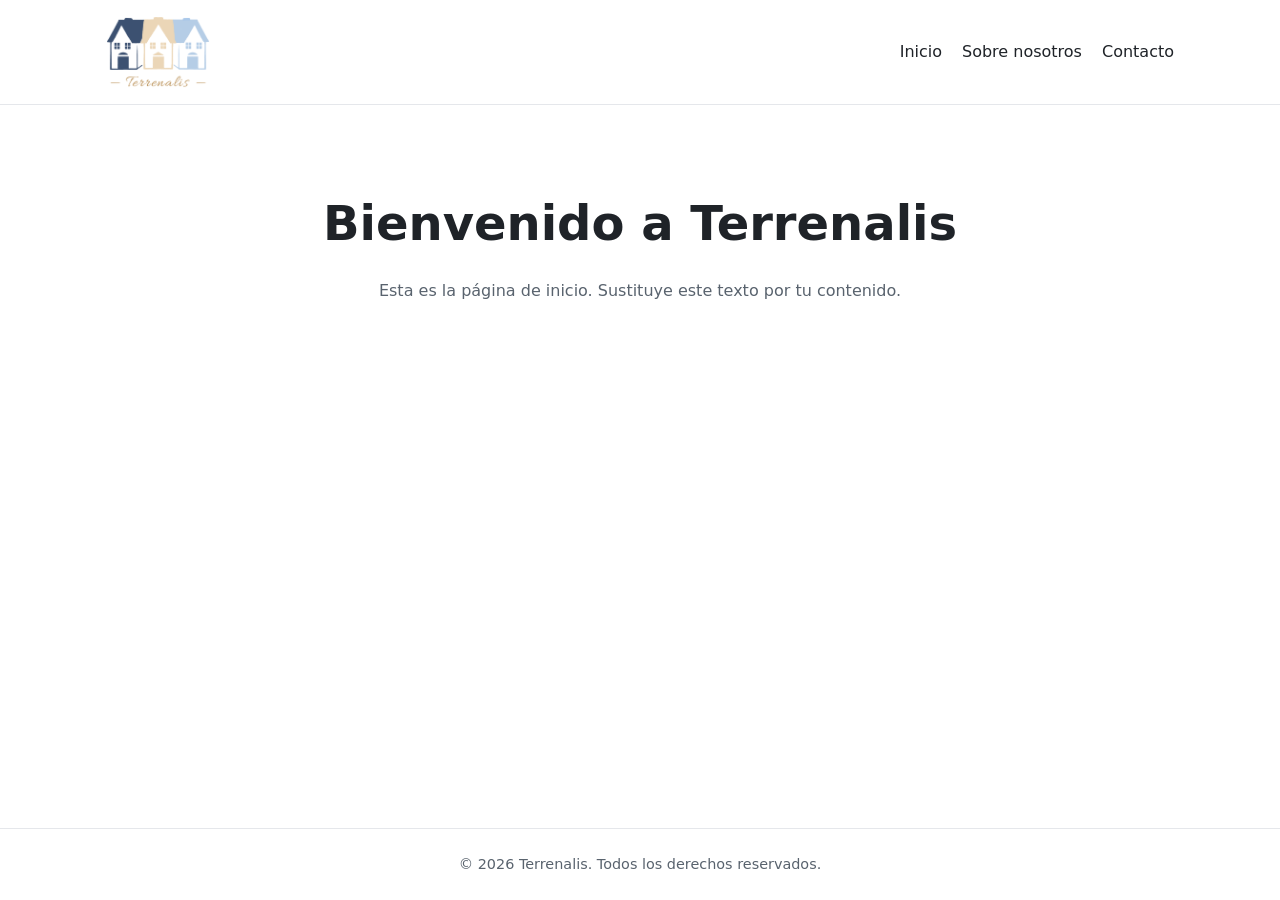
==== index.html @ 0a00332a "Añade el logo en la cabecera Co-Authored-By: Claude Opus 5.5 <noreply@anthropic.com>" ====
<!DOCTYPE html>
<html lang="es">
<head>
  <meta charset="UTF-8">
  <meta name="viewport" content="width=device-width, initial-scale=1.0">
  <meta name="description" content="Terrenalis">
  <title>Terrenalis</title>
  <link rel="icon" href="assets/img/favicon.svg" type="image/svg+xml">
  <link rel="stylesheet" href="css/styles.css">
</head>
<body>
  <header class="site-header">
    <div class="container">
      <a href="index.html" class="logo"><img src="assets/img/logo.png" alt="Terrenalis" width="435" height="300"></a>
      <nav class="site-nav">
        <ul>
          <li><a href="index.html">Inicio</a></li>
          <li><a href="pages/about.html">Sobre nosotros</a></li>
          <li><a href="pages/contact.html">Contacto</a></li>
        </ul>
      </nav>
    </div>
  </header>

  <main>
    <section class="hero">
      <div class="container">
        <h1>Bienvenido a Terrenalis</h1>
        <p>Esta es la página de inicio. Sustituye este texto por tu contenido.</p>
      </div>
    </section>
  </main>

  <footer class="site-footer">
    <div class="container">
      <p>&copy; <span id="year"></span> Terrenalis. Todos los derechos reservados.</p>
    </div>
  </footer>

  <script src="js/main.js"></script>
</body>
</html>
---- css/styles.css ----
/* ==========================================================================
   Variables
   ========================================================================== */
:root {
  --color-bg: #ffffff;
  --color-text: #1f2328;
  --color-muted: #59636e;
  --color-primary: #2f6f4e;
  --color-border: #e5e7eb;
  --font-base: system-ui, -apple-system, "Segoe UI", Roboto, sans-serif;
  --max-width: 1100px;
  color-scheme: light;
}

/* ==========================================================================
   Reset básico
   ========================================================================== */
*, *::before, *::after { box-sizing: border-box; }
body, h1, h2, h3, p, ul { margin: 0; }
ul { padding: 0; list-style: none; }
img { max-width: 100%; display: block; }

body {
  font-family: var(--font-base);
  line-height: 1.6;
  color: var(--color-text);
  background: var(--color-bg);
  min-height: 100vh;
  display: flex;
  flex-direction: column;
}

main { flex: 1; }
a { color: var(--color-primary); text-decoration: none; }
a:hover { text-decoration: underline; }

/* ==========================================================================
   Layout
   ========================================================================== */
.container {
  width: 100%;
  max-width: var(--max-width);
  margin: 0 auto;
  padding: 0 16px;
}

.site-header {
  border-bottom: 1px solid var(--color-border);
  padding: 16px 0;
}
.site-header .container {
  display: flex;
  justify-content: space-between;
  align-items: center;
  flex-wrap: wrap;
  gap: 12px;
}
.logo { display: block; }
.logo img { height: 72px; width: auto; }
.site-nav ul { display: flex; gap: 20px; }
.site-nav a { color: var(--color-text); }

.hero { padding: 80px 0; text-align: center; }
.hero h1 { font-size: clamp(2rem, 5vw, 3rem); margin-bottom: 16px; }
.hero p { color: var(--color-muted); }

.page { padding: 48px 16px; }
.page h1 { margin-bottom: 16px; }

.site-footer {
  border-top: 1px solid var(--color-border);
  padding: 24px 0;
  color: var(--color-muted);
  font-size: 0.9rem;
  text-align: center;
}
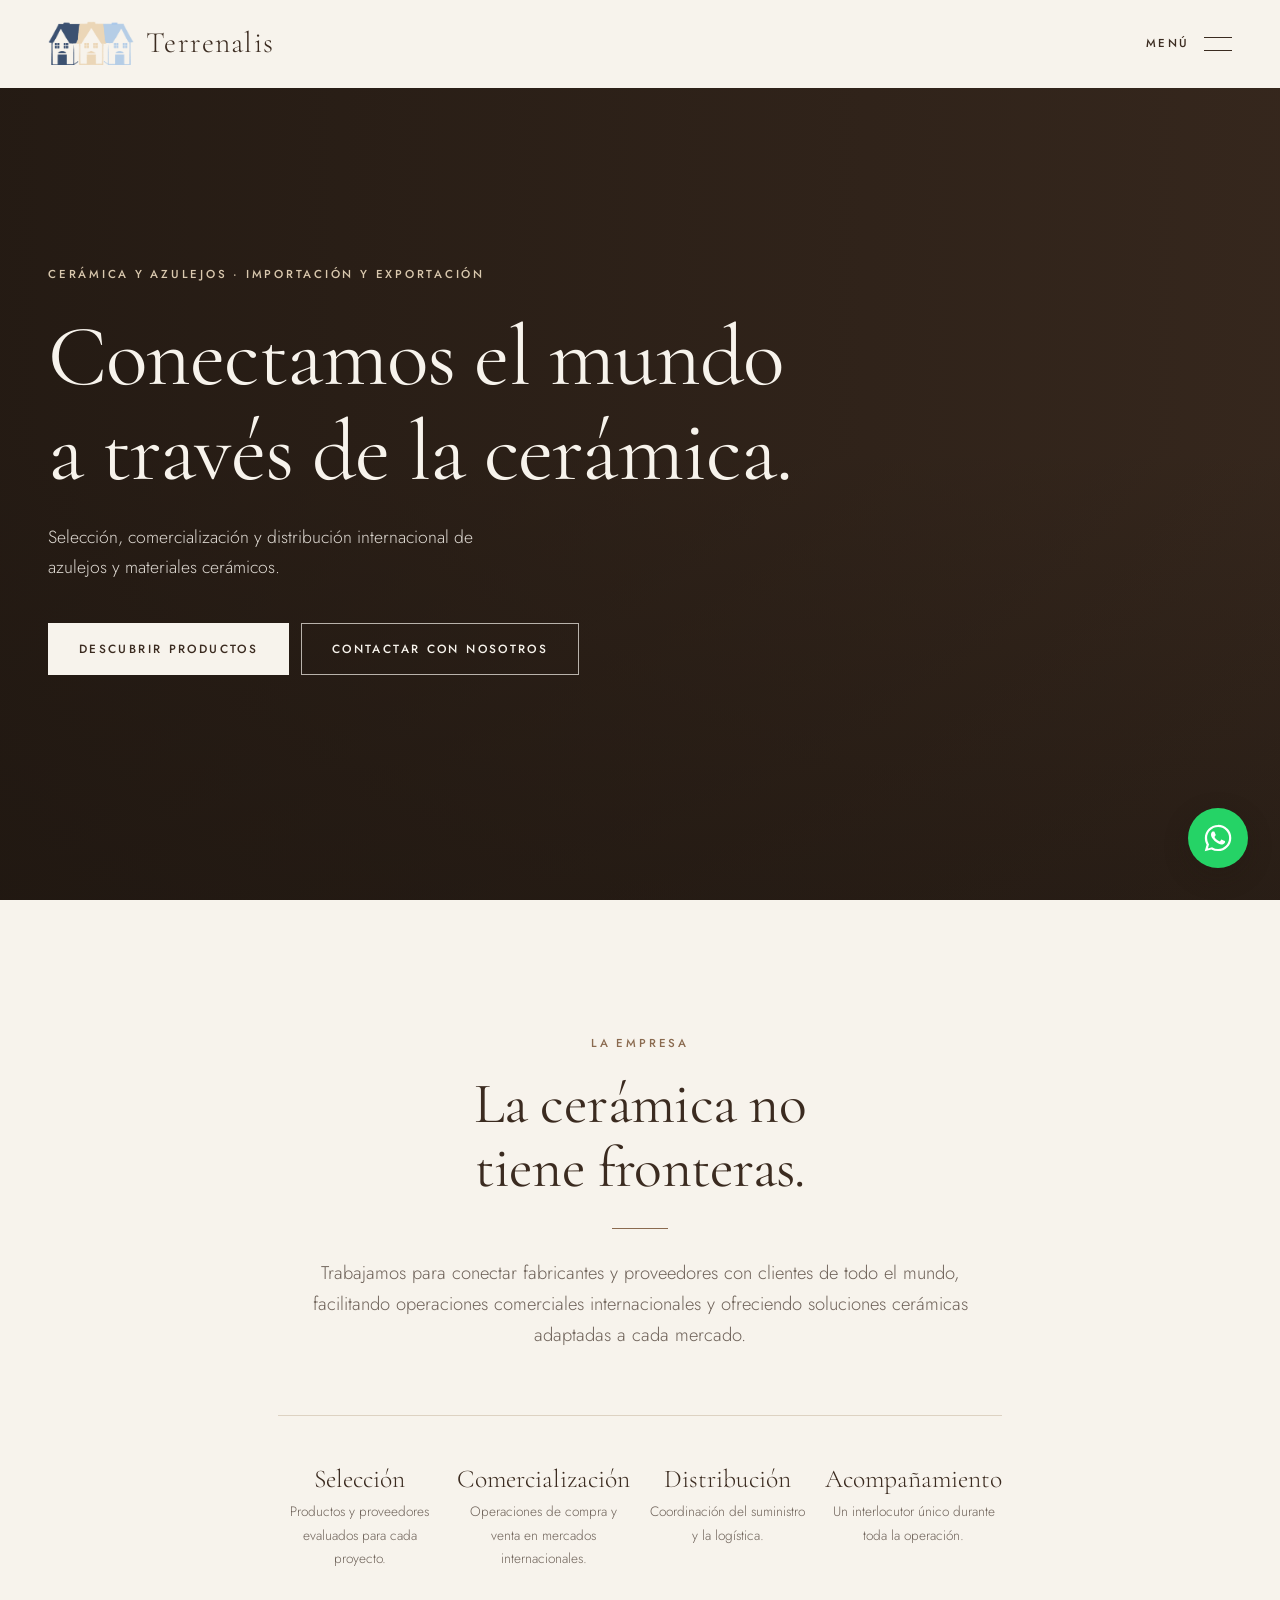
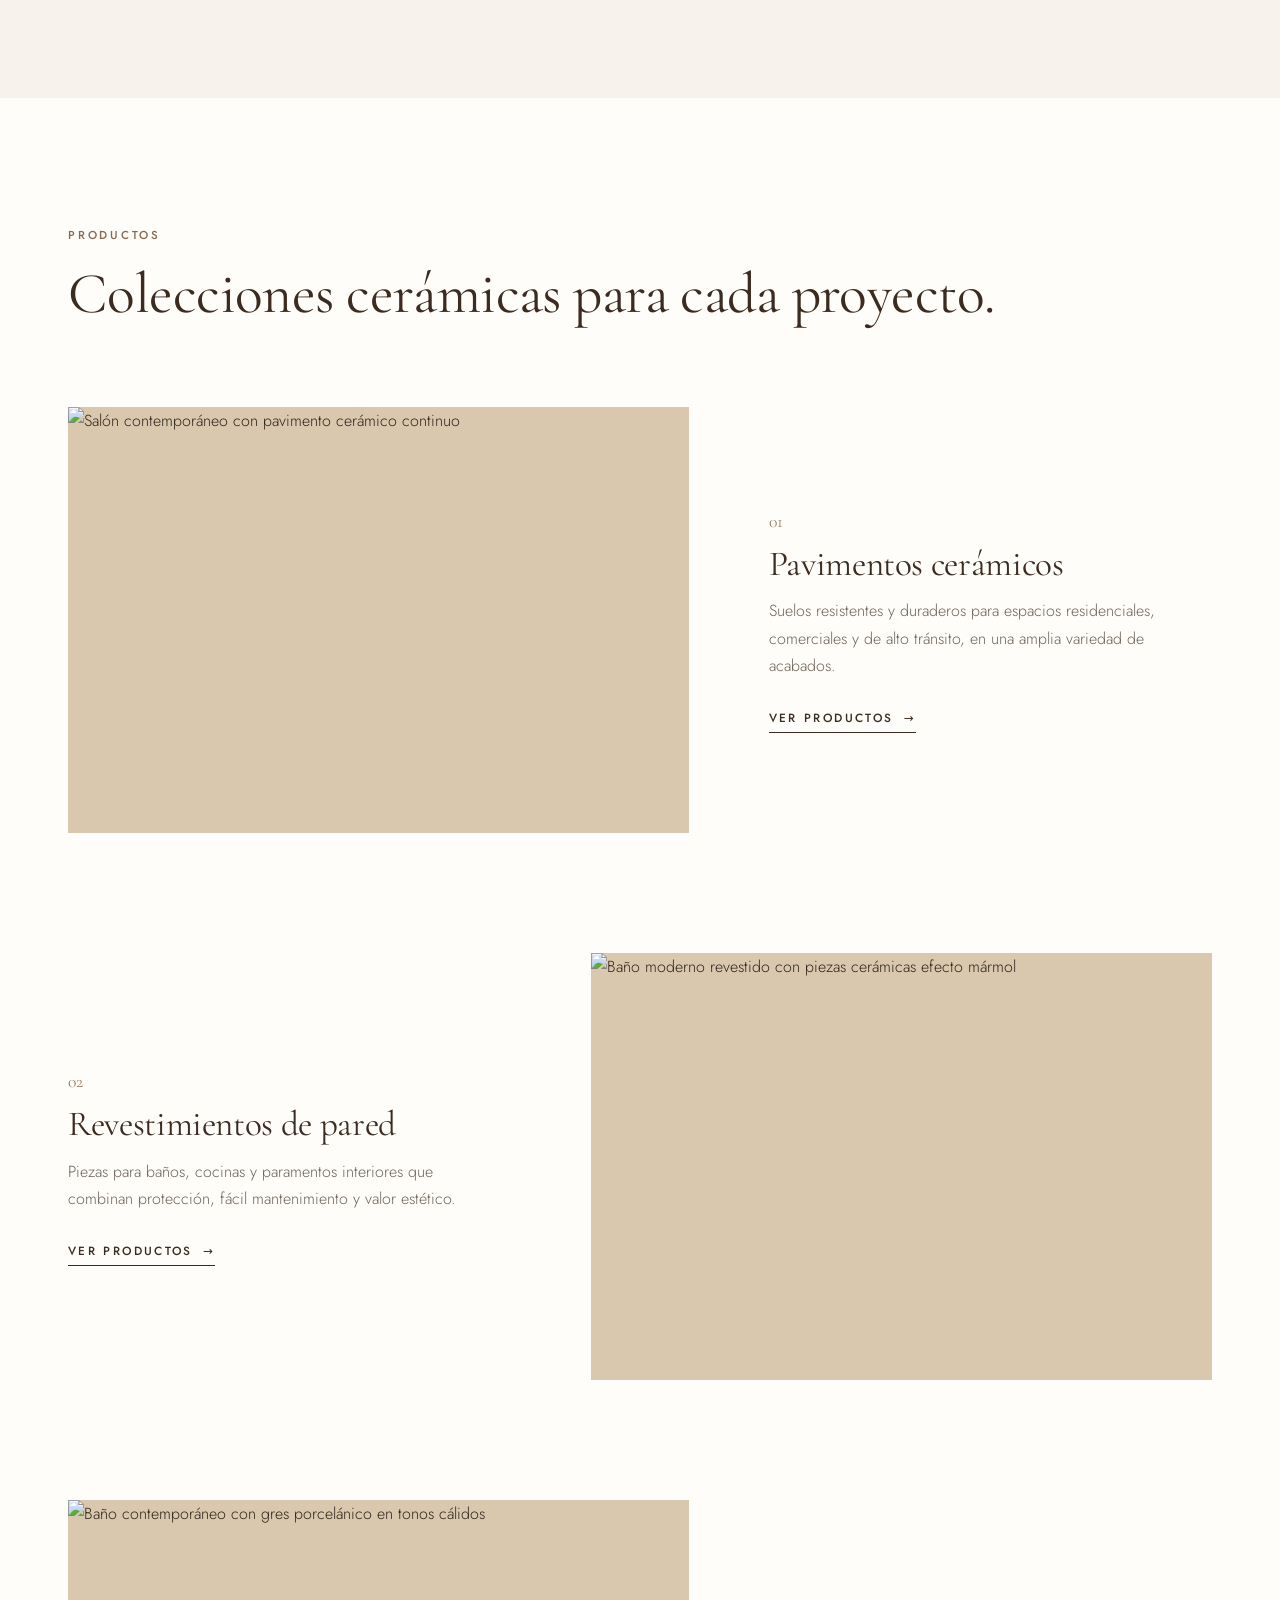
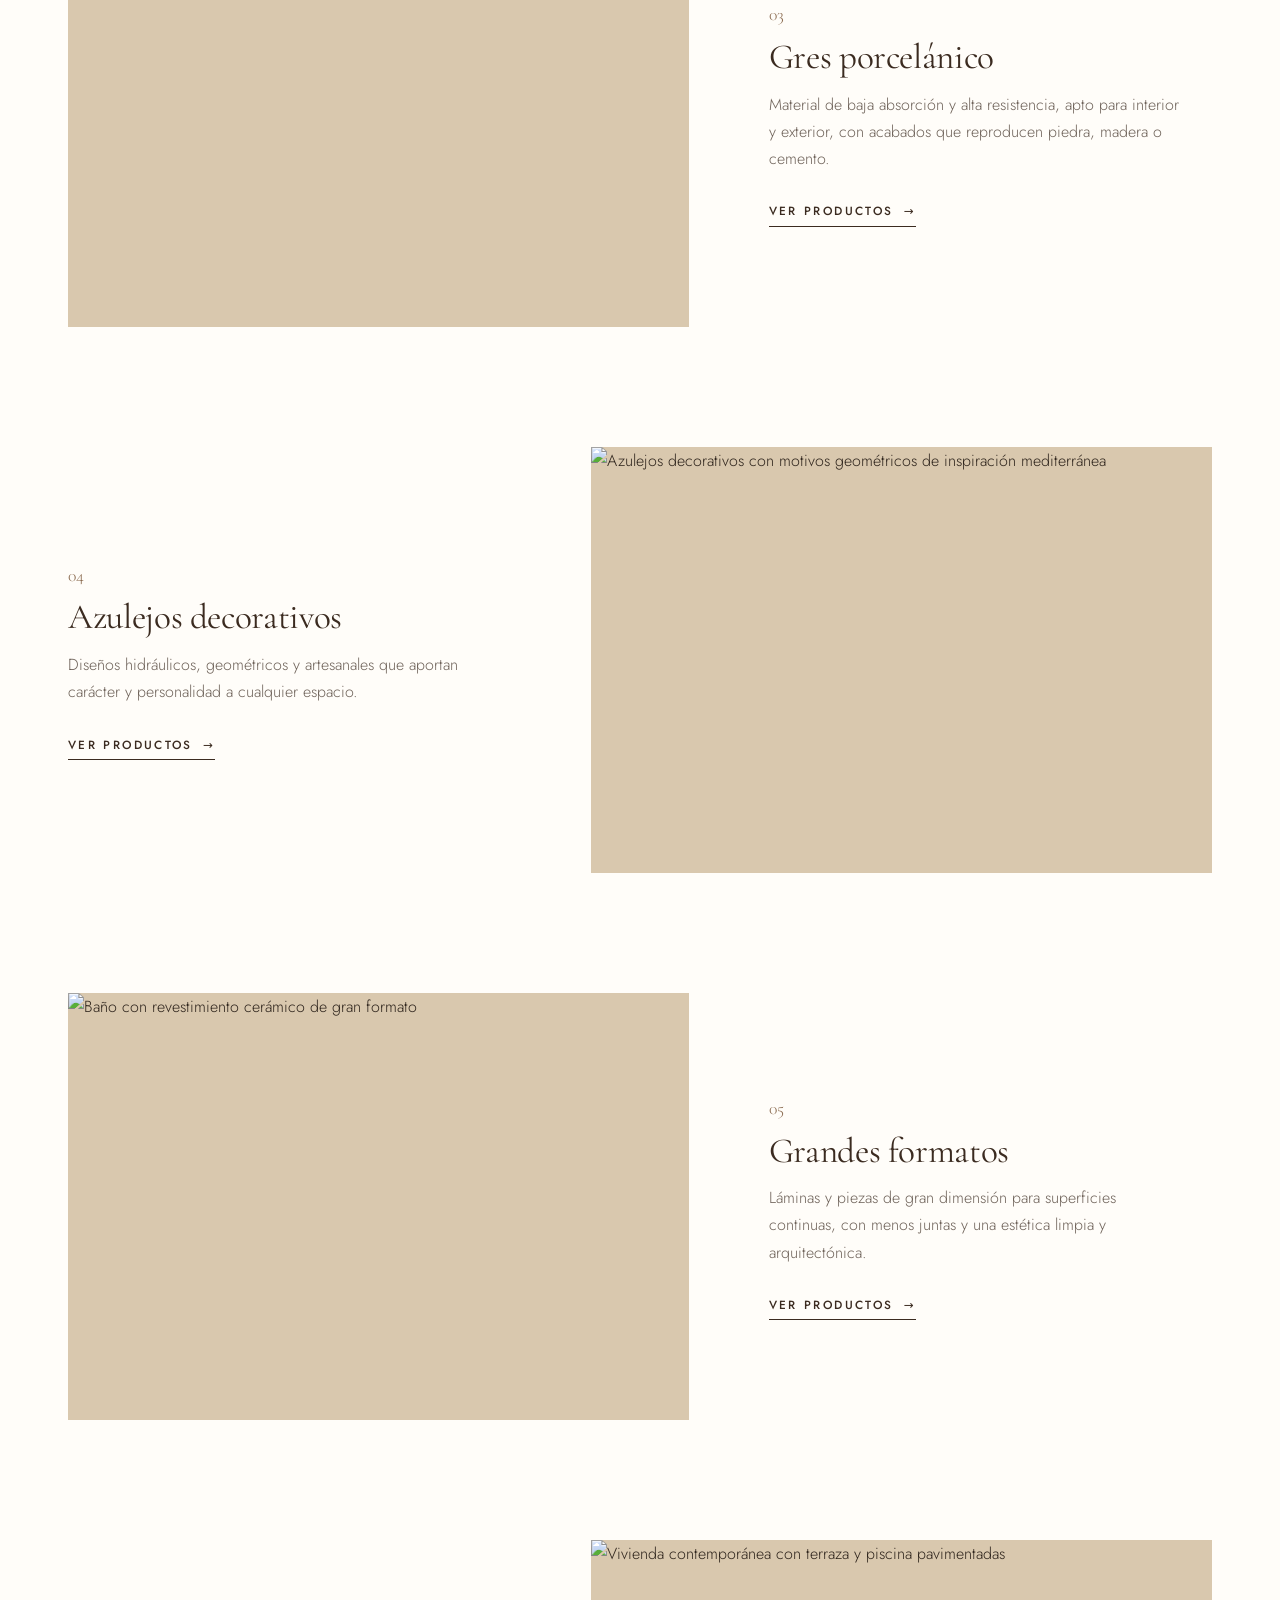
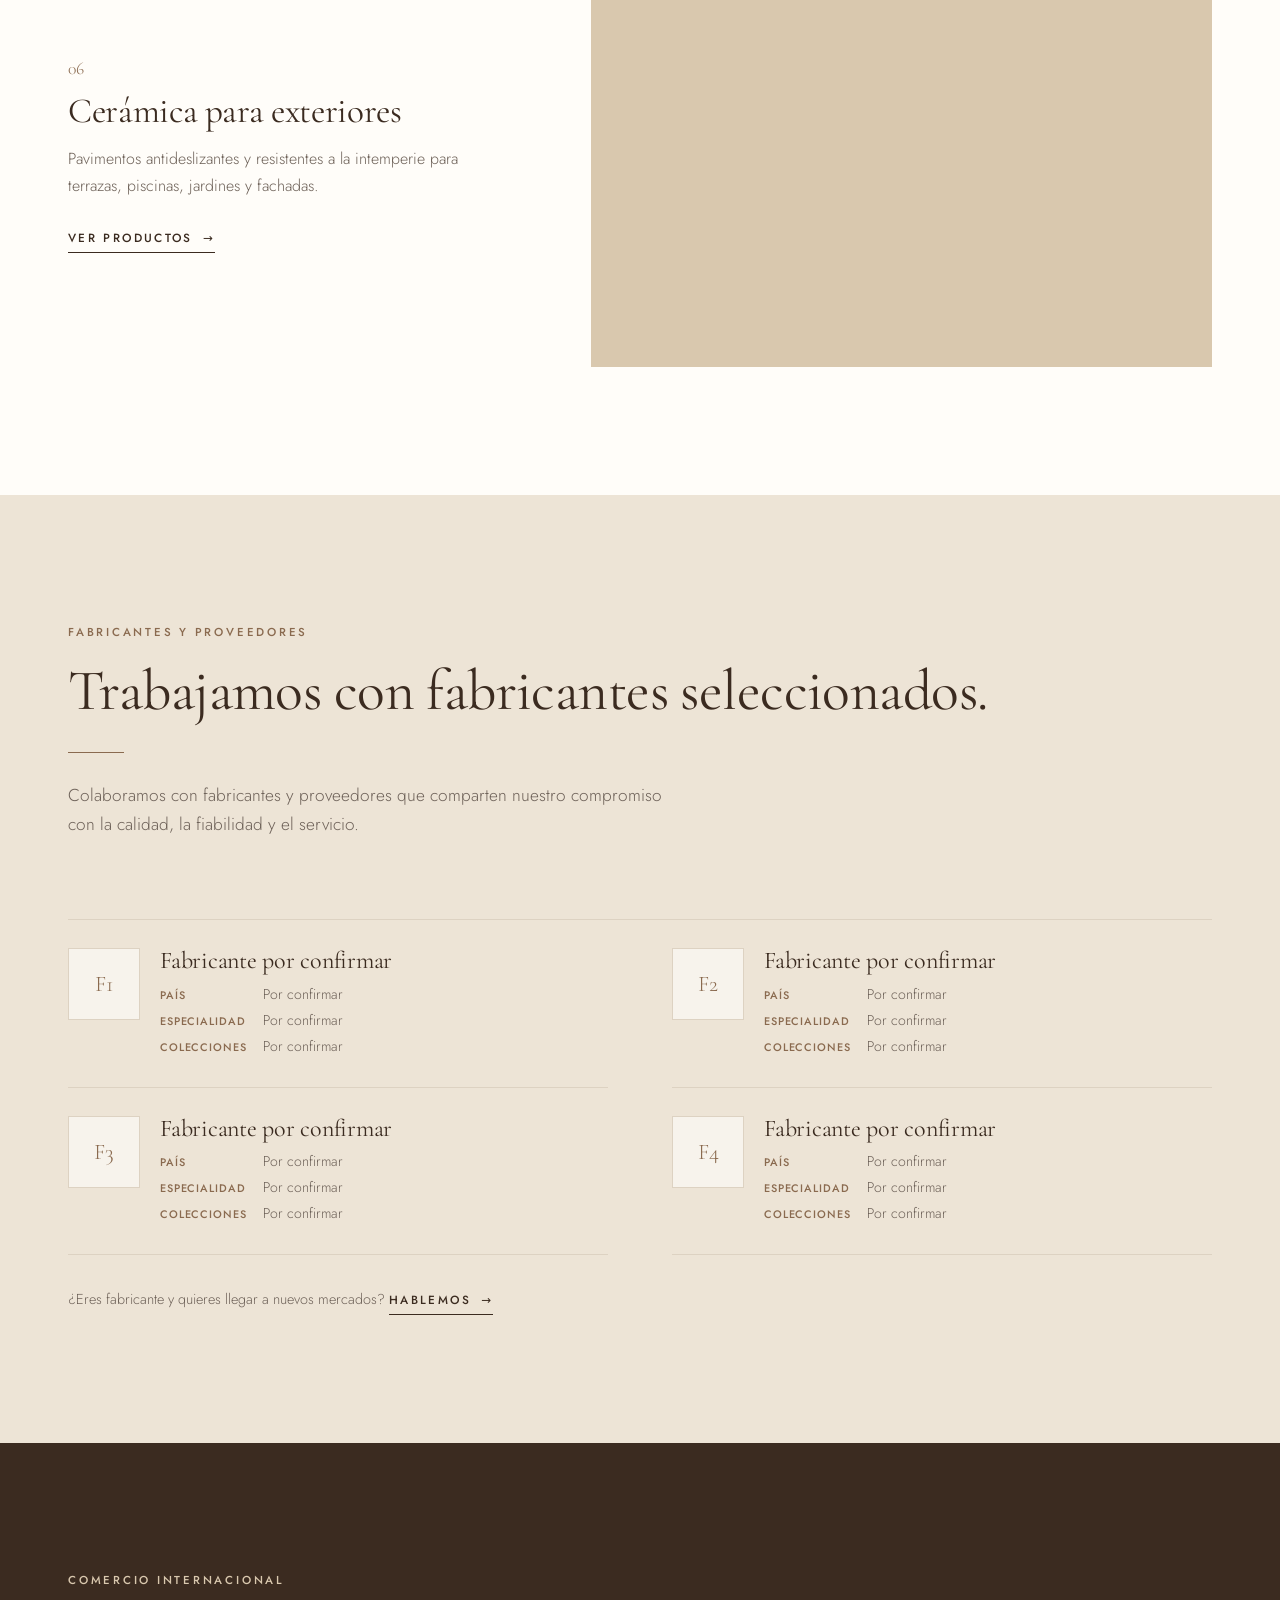
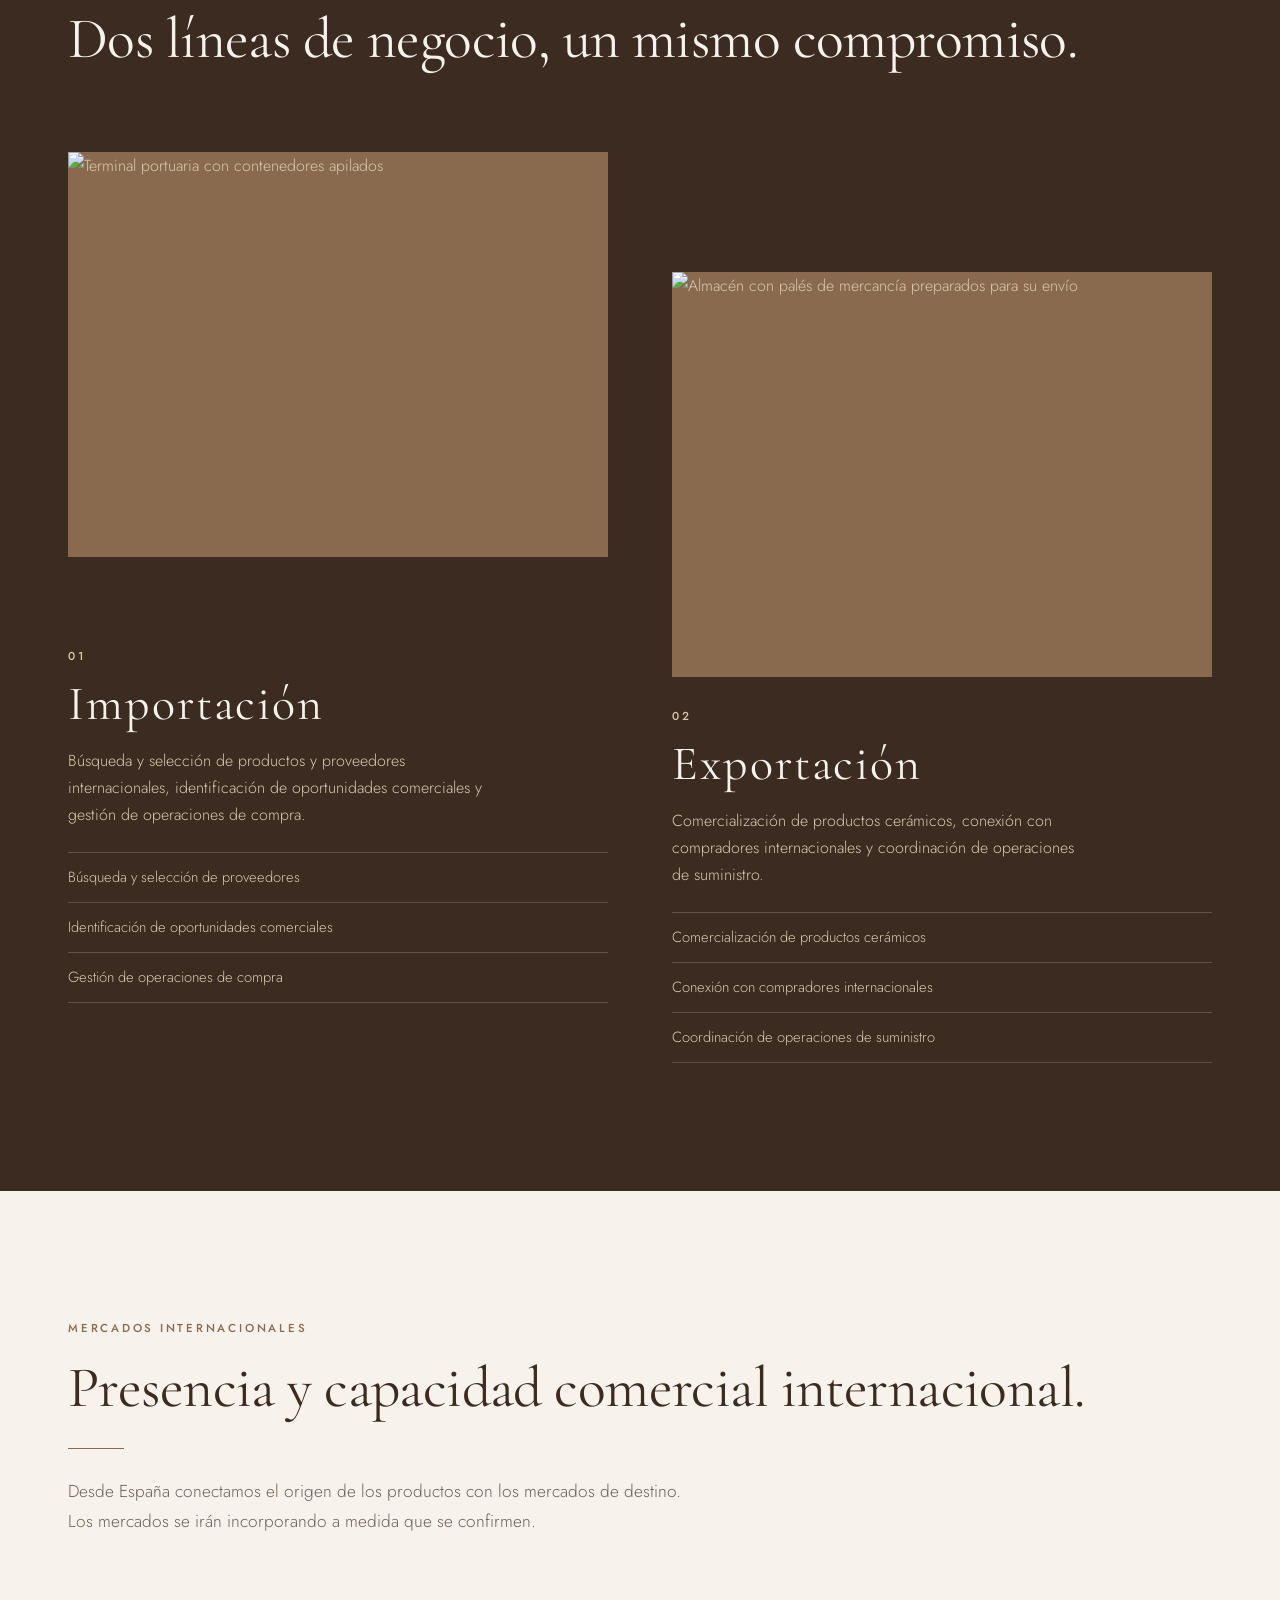
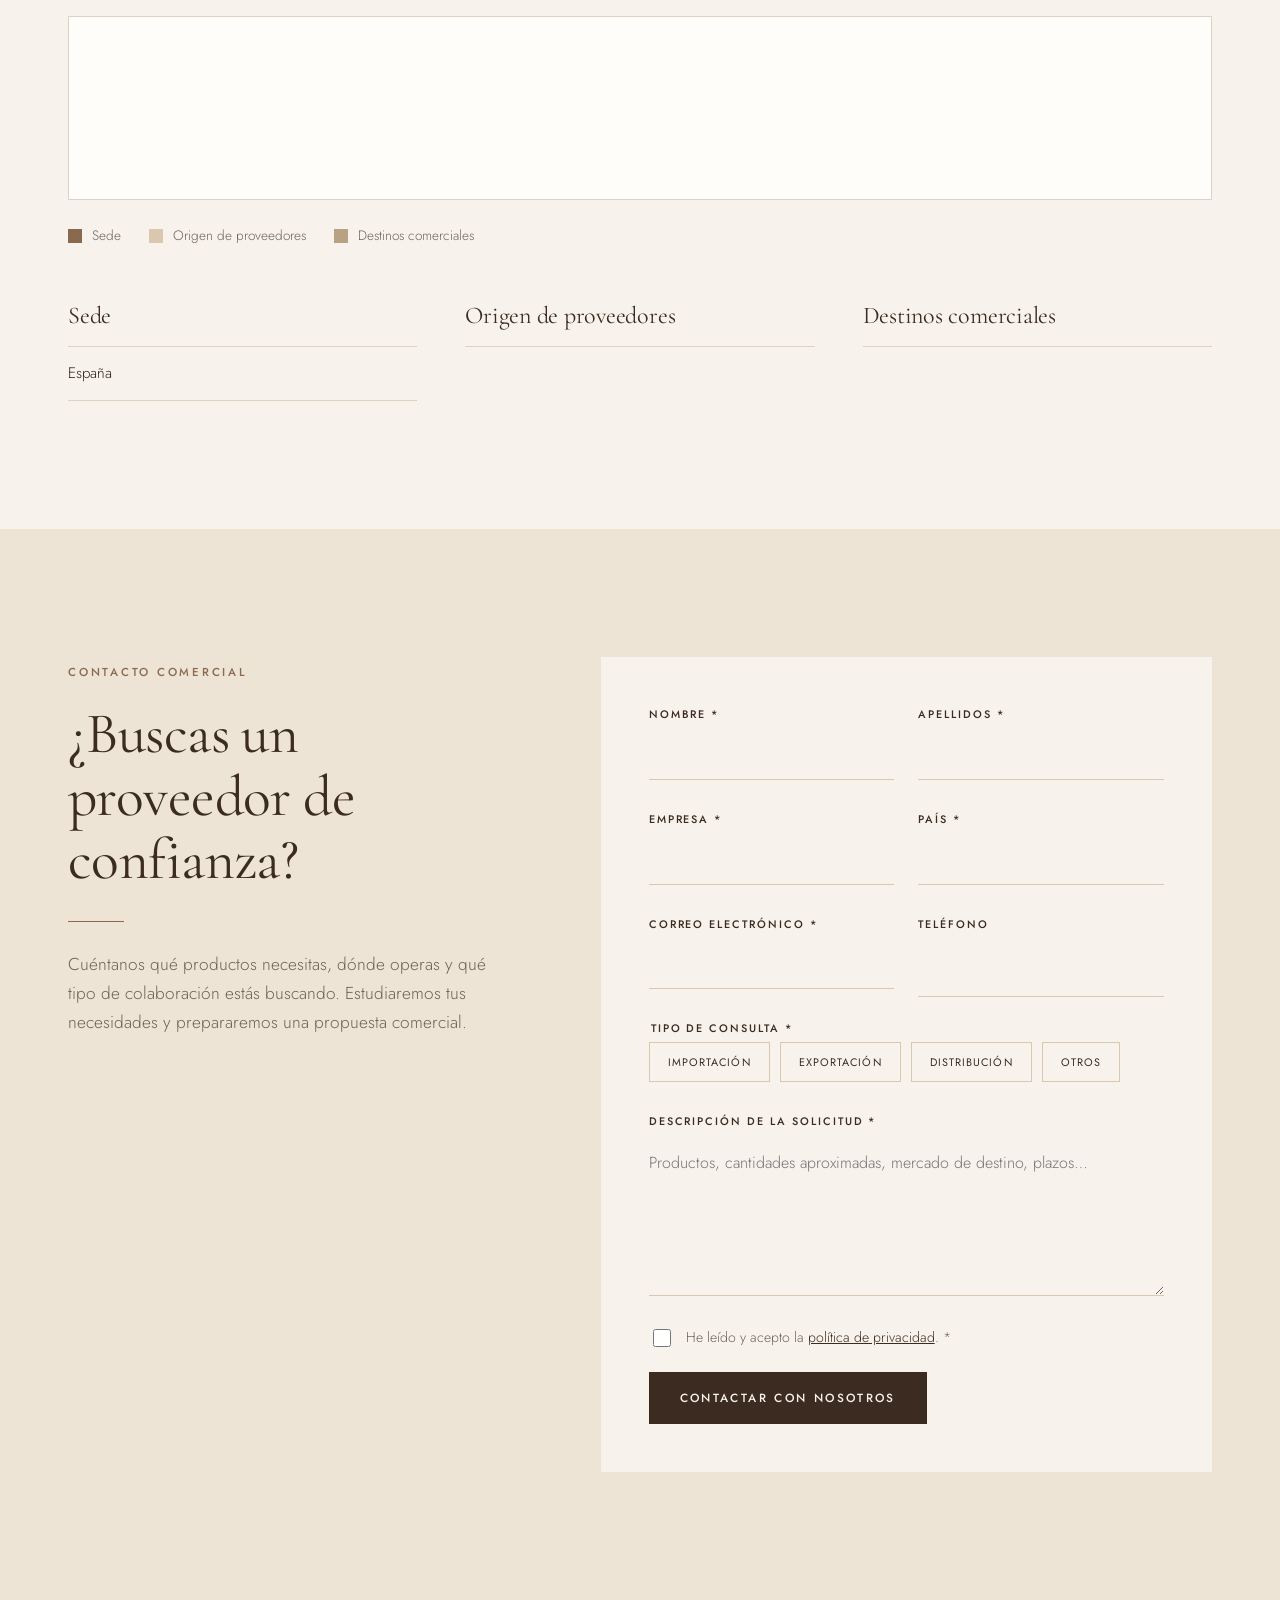
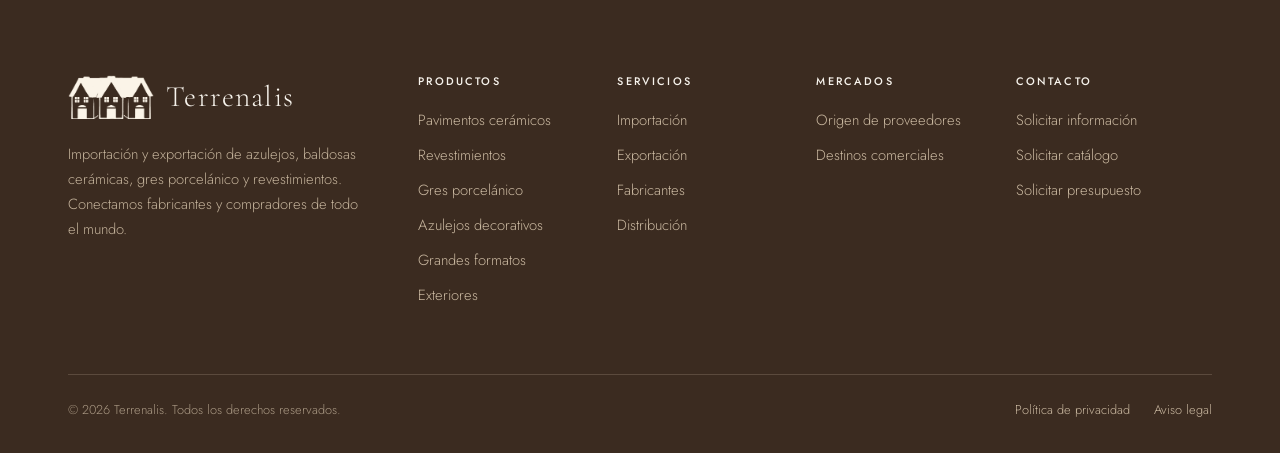
==== commit 5940e1a3: "Web corporativa de importación y exportación de cerámica Portada con hero, presentación, categorías," ====
--- a/index.html
+++ b/index.html
@@ -3,40 +3,429 @@
 <head>
   <meta charset="UTF-8">
   <meta name="viewport" content="width=device-width, initial-scale=1.0">
-  <meta name="description" content="Terrenalis">
-  <title>Terrenalis</title>
-  <link rel="icon" href="assets/img/favicon.svg" type="image/svg+xml">
+  <title>Terrenalis · Importación y exportación de cerámica y azulejos</title>
+  <meta name="description" content="Terrenalis conecta fabricantes, proveedores y compradores internacionales de azulejos, baldosas cerámicas, gres porcelánico y revestimientos.">
+  <link rel="icon" href="assets/img/favicon.ico" sizes="any">
+  <link rel="icon" href="assets/img/favicon-32.png" type="image/png">
+  <link rel="apple-touch-icon" href="assets/img/apple-touch-icon.png">
+  <link rel="preconnect" href="https://fonts.googleapis.com">
+  <link rel="preconnect" href="https://fonts.gstatic.com" crossorigin>
+  <link href="https://fonts.googleapis.com/css2?family=Cormorant+Garamond:ital,wght@0,400;0,500;1,400&family=Jost:wght@300;400;500&display=swap" rel="stylesheet">
   <link rel="stylesheet" href="css/styles.css">
 </head>
 <body>
   <header class="site-header">
     <div class="container">
-      <a href="index.html" class="logo"><img src="assets/img/logo.png" alt="Terrenalis" width="435" height="300"></a>
-      <nav class="site-nav">
-        <ul>
-          <li><a href="index.html">Inicio</a></li>
-          <li><a href="pages/about.html">Sobre nosotros</a></li>
-          <li><a href="pages/contact.html">Contacto</a></li>
-        </ul>
-      </nav>
+      <a href="#inicio" class="brand" aria-label="Terrenalis, ir al inicio">
+        <img src="assets/img/logo-mark.png" alt="" width="435" height="222">
+        <span>Terrenalis</span>
+      </a>
+      <button class="menu-toggle" type="button" aria-expanded="false" aria-controls="site-nav">
+        <span class="label">Menú</span>
+        <span class="burger" aria-hidden="true"></span>
+      </button>
     </div>
   </header>
 
+  <nav id="site-nav" class="site-nav" aria-label="Principal">
+    <div class="container">
+      <ol>
+        <li><a href="#inicio">Inicio</a></li>
+        <li><a href="#productos">Productos</a></li>
+        <li><a href="#fabricantes">Fabricantes</a></li>
+        <li><a href="#comercio">Importación y exportación</a></li>
+        <li><a href="#empresa">Empresa</a></li>
+        <li><a href="#contacto">Contacto</a></li>
+      </ol>
+      <div class="nav-aside">
+        <span class="eyebrow">Cerámica · Comercio internacional</span>
+        <p>Selección, comercialización y distribución internacional de azulejos y materiales cerámicos para profesionales.</p>
+        <a href="#contacto" class="btn">Solicitar información</a>
+      </div>
+    </div>
+  </nav>
+
   <main>
-    <section class="hero">
+    <!-- Hero -->
+    <section id="inicio" class="hero" style="background-image: url('https://images.unsplash.com/photo-1682184805271-11671b7ecf4c?auto=format&fit=crop&w=2000&q=80');">
       <div class="container">
-        <h1>Bienvenido a Terrenalis</h1>
-        <p>Esta es la página de inicio. Sustituye este texto por tu contenido.</p>
+        <div class="hero-content">
+          <span class="eyebrow">Cerámica y azulejos · Importación y exportación</span>
+          <h1>Conectamos el mundo a través de la cerámica.</h1>
+          <p>Selección, comercialización y distribución internacional de azulejos y materiales cerámicos.</p>
+          <div class="hero-actions">
+            <a href="#productos" class="btn btn--light">Descubrir productos</a>
+            <a href="#contacto" class="btn btn--ghost-light">Contactar con nosotros</a>
+          </div>
+        </div>
+      </div>
+    </section>
+
+    <!-- Presentación corporativa -->
+    <section id="empresa" class="section intro">
+      <div class="container narrow center reveal">
+        <span class="eyebrow">La empresa</span>
+        <h2 style="margin-top: 18px;">La cerámica no tiene fronteras.</h2>
+        <hr class="divider">
+        <p class="lead">Trabajamos para conectar fabricantes y proveedores con clientes de todo el mundo, facilitando operaciones comerciales internacionales y ofreciendo soluciones cerámicas adaptadas a cada mercado.</p>
+
+        <dl class="stats">
+          <div><dt>Selección</dt><dd>Productos y proveedores evaluados para cada proyecto.</dd></div>
+          <div><dt>Comercialización</dt><dd>Operaciones de compra y venta en mercados internacionales.</dd></div>
+          <div><dt>Distribución</dt><dd>Coordinación del suministro y la logística.</dd></div>
+          <div><dt>Acompañamiento</dt><dd>Un interlocutor único durante toda la operación.</dd></div>
+        </dl>
+      </div>
+    </section>
+
+    <!-- Categorías de productos -->
+    <section id="productos" class="section section--white">
+      <div class="container">
+        <div class="section-head reveal">
+          <span class="eyebrow">Productos</span>
+          <h2>Colecciones cerámicas para cada proyecto.</h2>
+        </div>
+
+        <div class="categories">
+          <article class="category reveal">
+            <figure><img src="https://images.unsplash.com/photo-1757924461488-ef9ad0670978?auto=format&fit=crop&w=1400&q=80" alt="Salón contemporáneo con pavimento cerámico continuo" loading="lazy"></figure>
+            <div>
+              <span class="category-num">01</span>
+              <h3>Pavimentos cerámicos</h3>
+              <p>Suelos resistentes y duraderos para espacios residenciales, comerciales y de alto tránsito, en una amplia variedad de acabados.</p>
+              <a href="pages/productos.html#pavimentos" class="link-arrow">Ver productos</a>
+            </div>
+          </article>
+
+          <article class="category reveal">
+            <figure><img src="https://images.unsplash.com/photo-1771929662486-f793e08f0f16?auto=format&fit=crop&w=1400&q=80" alt="Baño moderno revestido con piezas cerámicas efecto mármol" loading="lazy"></figure>
+            <div>
+              <span class="category-num">02</span>
+              <h3>Revestimientos de pared</h3>
+              <p>Piezas para baños, cocinas y paramentos interiores que combinan protección, fácil mantenimiento y valor estético.</p>
+              <a href="pages/productos.html#revestimientos" class="link-arrow">Ver productos</a>
+            </div>
+          </article>
+
+          <article class="category reveal">
+            <figure><img src="https://images.unsplash.com/photo-1781344334947-60c704bafd51?auto=format&fit=crop&w=1400&q=80" alt="Baño contemporáneo con gres porcelánico en tonos cálidos" loading="lazy"></figure>
+            <div>
+              <span class="category-num">03</span>
+              <h3>Gres porcelánico</h3>
+              <p>Material de baja absorción y alta resistencia, apto para interior y exterior, con acabados que reproducen piedra, madera o cemento.</p>
+              <a href="pages/productos.html#porcelanico" class="link-arrow">Ver productos</a>
+            </div>
+          </article>
+
+          <article class="category reveal">
+            <figure><img src="https://images.unsplash.com/photo-1541471943749-e5976783f6c3?auto=format&fit=crop&w=1400&q=80" alt="Azulejos decorativos con motivos geométricos de inspiración mediterránea" loading="lazy"></figure>
+            <div>
+              <span class="category-num">04</span>
+              <h3>Azulejos decorativos</h3>
+              <p>Diseños hidráulicos, geométricos y artesanales que aportan carácter y personalidad a cualquier espacio.</p>
+              <a href="pages/productos.html#decorativos" class="link-arrow">Ver productos</a>
+            </div>
+          </article>
+
+          <article class="category reveal">
+            <figure><img src="https://images.unsplash.com/photo-1584622650111-993a426fbf0a?auto=format&fit=crop&w=1400&q=80" alt="Baño con revestimiento cerámico de gran formato" loading="lazy"></figure>
+            <div>
+              <span class="category-num">05</span>
+              <h3>Grandes formatos</h3>
+              <p>Láminas y piezas de gran dimensión para superficies continuas, con menos juntas y una estética limpia y arquitectónica.</p>
+              <a href="pages/productos.html#grandes-formatos" class="link-arrow">Ver productos</a>
+            </div>
+          </article>
+
+          <article class="category reveal">
+            <figure><img src="https://images.unsplash.com/photo-1781795414968-8ece31826420?auto=format&fit=crop&w=1400&q=80" alt="Vivienda contemporánea con terraza y piscina pavimentadas" loading="lazy"></figure>
+            <div>
+              <span class="category-num">06</span>
+              <h3>Cerámica para exteriores</h3>
+              <p>Pavimentos antideslizantes y resistentes a la intemperie para terrazas, piscinas, jardines y fachadas.</p>
+              <a href="pages/productos.html#exteriores" class="link-arrow">Ver productos</a>
+            </div>
+          </article>
+        </div>
+      </div>
+    </section>
+
+    <!-- Fabricantes y proveedores -->
+    <section id="fabricantes" class="section section--beige">
+      <div class="container">
+        <div class="section-head reveal">
+          <span class="eyebrow">Fabricantes y proveedores</span>
+          <h2>Trabajamos con fabricantes seleccionados.</h2>
+          <hr class="divider">
+          <p class="lead">Colaboramos con fabricantes y proveedores que comparten nuestro compromiso con la calidad, la fiabilidad y el servicio.</p>
+        </div>
+
+        <!-- Sustituir cada bloque por los datos reales de cada fabricante -->
+        <ul class="makers reveal">
+          <li class="maker">
+            <div class="maker-logo" aria-hidden="true">F1</div>
+            <div>
+              <h3>Fabricante por confirmar</h3>
+              <dl>
+                <dt>País</dt><dd>Por confirmar</dd>
+                <dt>Especialidad</dt><dd>Por confirmar</dd>
+                <dt>Colecciones</dt><dd>Por confirmar</dd>
+              </dl>
+            </div>
+          </li>
+          <li class="maker">
+            <div class="maker-logo" aria-hidden="true">F2</div>
+            <div>
+              <h3>Fabricante por confirmar</h3>
+              <dl>
+                <dt>País</dt><dd>Por confirmar</dd>
+                <dt>Especialidad</dt><dd>Por confirmar</dd>
+                <dt>Colecciones</dt><dd>Por confirmar</dd>
+              </dl>
+            </div>
+          </li>
+          <li class="maker">
+            <div class="maker-logo" aria-hidden="true">F3</div>
+            <div>
+              <h3>Fabricante por confirmar</h3>
+              <dl>
+                <dt>País</dt><dd>Por confirmar</dd>
+                <dt>Especialidad</dt><dd>Por confirmar</dd>
+                <dt>Colecciones</dt><dd>Por confirmar</dd>
+              </dl>
+            </div>
+          </li>
+          <li class="maker">
+            <div class="maker-logo" aria-hidden="true">F4</div>
+            <div>
+              <h3>Fabricante por confirmar</h3>
+              <dl>
+                <dt>País</dt><dd>Por confirmar</dd>
+                <dt>Especialidad</dt><dd>Por confirmar</dd>
+                <dt>Colecciones</dt><dd>Por confirmar</dd>
+              </dl>
+            </div>
+          </li>
+        </ul>
+        <p class="makers-note reveal">¿Eres fabricante y quieres llegar a nuevos mercados? <a href="?consulta=Distribución#contacto" class="link-arrow">Hablemos</a></p>
+      </div>
+    </section>
+
+    <!-- Importación y exportación -->
+    <section id="comercio" class="section section--brown">
+      <div class="container">
+        <div class="section-head reveal">
+          <span class="eyebrow" style="color: var(--sand);">Comercio internacional</span>
+          <h2>Dos líneas de negocio, un mismo compromiso.</h2>
+        </div>
+
+        <div class="trade">
+          <article class="trade-line reveal">
+            <figure><img src="https://images.unsplash.com/photo-1678182451047-196f22a4143e?auto=format&fit=crop&w=1400&q=80" alt="Terminal portuaria con contenedores apilados" loading="lazy"></figure>
+            <div>
+              <span class="eyebrow">01</span>
+              <h3>Importación</h3>
+              <p>Búsqueda y selección de productos y proveedores internacionales, identificación de oportunidades comerciales y gestión de operaciones de compra.</p>
+              <ul>
+                <li>Búsqueda y selección de proveedores</li>
+                <li>Identificación de oportunidades comerciales</li>
+                <li>Gestión de operaciones de compra</li>
+              </ul>
+            </div>
+          </article>
+
+          <article class="trade-line reveal">
+            <figure><img src="https://images.unsplash.com/photo-1689942010216-dc412bb1e7a9?auto=format&fit=crop&w=1400&q=80" alt="Almacén con palés de mercancía preparados para su envío" loading="lazy"></figure>
+            <div>
+              <span class="eyebrow">02</span>
+              <h3>Exportación</h3>
+              <p>Comercialización de productos cerámicos, conexión con compradores internacionales y coordinación de operaciones de suministro.</p>
+              <ul>
+                <li>Comercialización de productos cerámicos</li>
+                <li>Conexión con compradores internacionales</li>
+                <li>Coordinación de operaciones de suministro</li>
+              </ul>
+            </div>
+          </article>
+        </div>
+      </div>
+    </section>
+
+    <!-- Mercados internacionales -->
+    <section id="mercados" class="section">
+      <div class="container">
+        <div class="section-head reveal">
+          <span class="eyebrow">Mercados internacionales</span>
+          <h2>Presencia y capacidad comercial internacional.</h2>
+          <hr class="divider">
+          <p class="lead">Desde España conectamos el origen de los productos con los mercados de destino. Los mercados se irán incorporando a medida que se confirmen.</p>
+        </div>
+
+        <div class="map-wrap reveal">
+          <svg id="world-map" class="world-map" role="img" aria-label="Mapa mundial de mercados"></svg>
+        </div>
+        <div class="legend">
+          <span><i style="background: var(--earth);"></i>Sede</span>
+          <span><i style="background: var(--sand);"></i>Origen de proveedores</span>
+          <span><i style="background: #b9a184;"></i>Destinos comerciales</span>
+        </div>
+
+        <div class="markets reveal">
+          <div>
+            <h3>Sede</h3>
+            <ul><li>España</li></ul>
+          </div>
+          <div>
+            <h3>Origen de proveedores</h3>
+            <ul id="markets-origins"></ul>
+          </div>
+          <div>
+            <h3>Destinos comerciales</h3>
+            <ul id="markets-destinations"></ul>
+          </div>
+        </div>
+      </div>
+    </section>
+
+    <!-- Contacto comercial -->
+    <section id="contacto" class="section section--beige">
+      <div class="container contact">
+        <div class="contact-intro reveal">
+          <span class="eyebrow">Contacto comercial</span>
+          <h2 style="margin-top: 18px;">¿Buscas un proveedor de confianza?</h2>
+          <hr class="divider">
+          <p class="lead">Cuéntanos qué productos necesitas, dónde operas y qué tipo de colaboración estás buscando. Estudiaremos tus necesidades y prepararemos una propuesta comercial.</p>
+          <dl class="contact-details">
+            <div data-contact-row><dt>Correo</dt><dd><a data-contact="email" href="#"></a></dd></div>
+            <div data-contact-row><dt>Teléfono</dt><dd><a data-contact="phone" href="#"></a></dd></div>
+            <div data-contact-row><dt>Dirección</dt><dd data-contact="address"></dd></div>
+          </dl>
+        </div>
+
+        <form id="contact-form" class="form reveal" novalidate>
+          <div class="field">
+            <label for="nombre">Nombre *</label>
+            <input id="nombre" name="nombre" type="text" autocomplete="given-name" required>
+            <span class="error" aria-live="polite"></span>
+          </div>
+          <div class="field">
+            <label for="apellidos">Apellidos *</label>
+            <input id="apellidos" name="apellidos" type="text" autocomplete="family-name" required>
+            <span class="error" aria-live="polite"></span>
+          </div>
+          <div class="field">
+            <label for="empresa">Empresa *</label>
+            <input id="empresa" name="empresa" type="text" autocomplete="organization" required>
+            <span class="error" aria-live="polite"></span>
+          </div>
+          <div class="field">
+            <label for="pais">País *</label>
+            <input id="pais" name="pais" type="text" autocomplete="country-name" required>
+            <span class="error" aria-live="polite"></span>
+          </div>
+          <div class="field">
+            <label for="email">Correo electrónico *</label>
+            <input id="email" name="email" type="email" autocomplete="email" required>
+            <span class="error" aria-live="polite"></span>
+          </div>
+          <div class="field">
+            <label for="telefono">Teléfono</label>
+            <input id="telefono" name="telefono" type="tel" autocomplete="tel">
+          </div>
+          <fieldset class="field full">
+            <legend>Tipo de consulta *</legend>
+            <div class="chips">
+              <label><input type="radio" name="tipo" value="Importación" required><span>Importación</span></label>
+              <label><input type="radio" name="tipo" value="Exportación"><span>Exportación</span></label>
+              <label><input type="radio" name="tipo" value="Distribución"><span>Distribución</span></label>
+              <label><input type="radio" name="tipo" value="Otros"><span>Otros</span></label>
+            </div>
+            <span class="error" aria-live="polite"></span>
+          </fieldset>
+          <div class="field full">
+            <label for="mensaje">Descripción de la solicitud *</label>
+            <textarea id="mensaje" name="mensaje" rows="5" placeholder="Productos, cantidades aproximadas, mercado de destino, plazos…" required></textarea>
+            <span class="error" aria-live="polite"></span>
+          </div>
+          <div class="full">
+            <label class="check">
+              <input type="checkbox" name="privacidad" required>
+              <span>He leído y acepto la <a href="pages/privacidad.html">política de privacidad</a>. *</span>
+            </label>
+            <div class="field"><span class="error" aria-live="polite"></span></div>
+          </div>
+          <div class="full">
+            <button type="submit" class="btn">Contactar con nosotros</button>
+          </div>
+          <p class="form-status full" role="status" hidden></p>
+        </form>
       </div>
     </section>
   </main>
 
   <footer class="site-footer">
     <div class="container">
-      <p>&copy; <span id="year"></span> Terrenalis. Todos los derechos reservados.</p>
+      <div class="footer-grid">
+        <div class="footer-brand">
+          <a href="#inicio" class="brand">
+            <img src="assets/img/logo-mark.png" alt="" width="435" height="222">
+            <span>Terrenalis</span>
+          </a>
+          <p>Importación y exportación de azulejos, baldosas cerámicas, gres porcelánico y revestimientos. Conectamos fabricantes y compradores de todo el mundo.</p>
+        </div>
+        <div>
+          <h4>Productos</h4>
+          <ul>
+            <li><a href="pages/productos.html#pavimentos">Pavimentos cerámicos</a></li>
+            <li><a href="pages/productos.html#revestimientos">Revestimientos</a></li>
+            <li><a href="pages/productos.html#porcelanico">Gres porcelánico</a></li>
+            <li><a href="pages/productos.html#decorativos">Azulejos decorativos</a></li>
+            <li><a href="pages/productos.html#grandes-formatos">Grandes formatos</a></li>
+            <li><a href="pages/productos.html#exteriores">Exteriores</a></li>
+          </ul>
+        </div>
+        <div>
+          <h4>Servicios</h4>
+          <ul>
+            <li><a href="#comercio">Importación</a></li>
+            <li><a href="#comercio">Exportación</a></li>
+            <li><a href="#fabricantes">Fabricantes</a></li>
+            <li><a href="?consulta=Distribución#contacto">Distribución</a></li>
+          </ul>
+        </div>
+        <div>
+          <h4>Mercados</h4>
+          <ul>
+            <li><a href="#mercados">Origen de proveedores</a></li>
+            <li><a href="#mercados">Destinos comerciales</a></li>
+          </ul>
+        </div>
+        <div>
+          <h4>Contacto</h4>
+          <ul>
+            <li><a href="#contacto">Solicitar información</a></li>
+            <li><a href="#contacto">Solicitar catálogo</a></li>
+            <li><a href="#contacto">Solicitar presupuesto</a></li>
+          </ul>
+        </div>
+      </div>
+      <div class="footer-bottom">
+        <p>&copy; <span data-year></span> Terrenalis. Todos los derechos reservados.</p>
+        <ul>
+          <li><a href="pages/privacidad.html">Política de privacidad</a></li>
+          <li><a href="pages/aviso-legal.html">Aviso legal</a></li>
+        </ul>
+      </div>
     </div>
   </footer>
 
-  <script src="js/main.js"></script>
+  <a href="#contacto" class="whatsapp" aria-label="Escríbenos por WhatsApp">
+    <svg viewBox="0 0 24 24" fill="currentColor" aria-hidden="true"><path d="M17.47 14.38c-.3-.15-1.76-.87-2.03-.97-.27-.1-.47-.15-.67.15-.2.3-.77.97-.94 1.17-.17.2-.35.22-.65.07-.3-.15-1.26-.46-2.4-1.48-.89-.79-1.49-1.77-1.66-2.07-.17-.3-.02-.46.13-.61.13-.13.3-.35.45-.52.15-.17.2-.3.3-.5.1-.2.05-.37-.02-.52-.08-.15-.67-1.62-.92-2.22-.24-.58-.49-.5-.67-.51h-.57c-.2 0-.52.07-.79.37-.27.3-1.04 1.02-1.04 2.48s1.07 2.88 1.21 3.08c.15.2 2.1 3.2 5.08 4.49.71.31 1.26.49 1.69.63.71.23 1.36.2 1.87.12.57-.09 1.76-.72 2.01-1.41.25-.69.25-1.29.17-1.41-.07-.12-.27-.2-.57-.35zM12.05 21.5h-.01a9.4 9.4 0 0 1-4.79-1.31l-.34-.2-3.56.93.95-3.47-.22-.36a9.39 9.39 0 0 1-1.44-5.01c0-5.19 4.23-9.42 9.43-9.42a9.36 9.36 0 0 1 6.66 2.76 9.36 9.36 0 0 1 2.76 6.67c0 5.2-4.23 9.42-9.44 9.42zm8.02-17.44A11.27 11.27 0 0 0 12.05.75C5.8.75.72 5.83.72 12.08c0 2 .52 3.95 1.52 5.66L.62 23.25l5.65-1.48a11.3 11.3 0 0 0 5.78 1.47h.01c6.25 0 11.33-5.08 11.33-11.33 0-3.03-1.18-5.87-3.32-8.01z"/></svg>
+  </a>
+
+  <script src="https://cdn.jsdelivr.net/npm/d3@7.9.0/dist/d3.min.js" defer></script>
+  <script src="https://cdn.jsdelivr.net/npm/topojson-client@3.1.0/dist/topojson-client.min.js" defer></script>
+  <script src="js/config.js" defer></script>
+  <script src="js/main.js" defer></script>
 </body>
 </html>
--- a/css/styles.css
+++ b/css/styles.css
@@ -2,37 +2,102 @@
    Variables
    ========================================================================== */
 :root {
-  --color-bg: #ffffff;
-  --color-text: #1f2328;
-  --color-muted: #59636e;
-  --color-primary: #2f6f4e;
-  --color-border: #e5e7eb;
-  --font-base: system-ui, -apple-system, "Segoe UI", Roboto, sans-serif;
-  --max-width: 1100px;
+  --ivory: #f7f3ec;
+  --beige: #ede4d6;
+  --sand: #d9c8ae;
+  --earth: #8a6a4f;
+  --brown: #3b2b20;
+  --text: #2e241c;
+  --muted: #6e6259;
+  --line: #ddd2c2;
+  --white: #fffdf9;
+
+  --serif: "Cormorant Garamond", Georgia, "Times New Roman", serif;
+  --sans: "Jost", system-ui, -apple-system, "Segoe UI", sans-serif;
+
+  --header-h: 72px;
+  --gutter: 20px;
+  --max-width: 1240px;
+  --section-y: 72px;
+  --ease: cubic-bezier(.2, .7, .2, 1);
+
   color-scheme: light;
 }
 
+@media (min-width: 900px) {
+  :root {
+    --header-h: 88px;
+    --gutter: 48px;
+    --section-y: 128px;
+  }
+}
+
 /* ==========================================================================
    Reset básico
    ========================================================================== */
 *, *::before, *::after { box-sizing: border-box; }
-body, h1, h2, h3, p, ul { margin: 0; }
-ul { padding: 0; list-style: none; }
-img { max-width: 100%; display: block; }
+body, h1, h2, h3, h4, p, ul, ol, figure, blockquote, dl, dd { margin: 0; }
+ul, ol { padding: 0; list-style: none; }
+img, svg { max-width: 100%; display: block; }
+button, input, select, textarea { font: inherit; color: inherit; }
+
+html { scroll-behavior: smooth; scroll-padding-top: var(--header-h); }
 
 body {
-  font-family: var(--font-base);
-  line-height: 1.6;
-  color: var(--color-text);
-  background: var(--color-bg);
-  min-height: 100vh;
-  display: flex;
-  flex-direction: column;
-}
-
-main { flex: 1; }
-a { color: var(--color-primary); text-decoration: none; }
-a:hover { text-decoration: underline; }
+  font-family: var(--sans);
+  font-weight: 300;
+  font-size: 1rem;
+  line-height: 1.7;
+  color: var(--text);
+  background: var(--ivory);
+  -webkit-font-smoothing: antialiased;
+}
+
+body.menu-open { overflow: hidden; }
+
+a { color: inherit; text-decoration: none; }
+
+:focus-visible { outline: 2px solid var(--earth); outline-offset: 3px; }
+
+.sr-only {
+  position: absolute; width: 1px; height: 1px; padding: 0; margin: -1px;
+  overflow: hidden; clip: rect(0 0 0 0); white-space: nowrap; border: 0;
+}
+
+/* ==========================================================================
+   Tipografía
+   ========================================================================== */
+h1, h2, h3 {
+  font-family: var(--serif);
+  font-weight: 400;
+  line-height: 1.1;
+  letter-spacing: -0.01em;
+  color: var(--brown);
+}
+h1 { font-size: clamp(2.6rem, 8vw, 5.4rem); }
+h2 { font-size: clamp(2.1rem, 5.5vw, 3.6rem); }
+h3 { font-size: clamp(1.6rem, 3.5vw, 2.2rem); }
+
+.eyebrow {
+  font-family: var(--sans);
+  font-size: 0.72rem;
+  font-weight: 500;
+  letter-spacing: 0.24em;
+  text-transform: uppercase;
+  color: var(--earth);
+}
+
+.lead { font-size: 1.08rem; color: var(--muted); max-width: 62ch; }
+
+.divider {
+  width: 56px;
+  height: 1px;
+  background: var(--earth);
+  border: 0;
+  margin: 28px 0;
+}
+.center { text-align: center; }
+.center .divider, .center .lead { margin-left: auto; margin-right: auto; }
 
 /* ==========================================================================
    Layout
@@ -41,36 +106,576 @@
   width: 100%;
   max-width: var(--max-width);
   margin: 0 auto;
-  padding: 0 16px;
-}
-
+  padding: 0 var(--gutter);
+}
+.narrow { max-width: 820px; }
+
+.section { padding: var(--section-y) 0; }
+.section--beige { background: var(--beige); }
+.section--white { background: var(--white); }
+.section--brown { background: var(--brown); color: var(--sand); }
+.section--brown h2, .section--brown h3 { color: var(--ivory); }
+
+.section-head { margin-bottom: 48px; }
+.section-head .eyebrow { display: block; margin-bottom: 18px; }
+@media (min-width: 900px) { .section-head { margin-bottom: 80px; } }
+
+/* ==========================================================================
+   Botones
+   ========================================================================== */
+.btn {
+  display: inline-flex;
+  align-items: center;
+  justify-content: center;
+  gap: 12px;
+  min-height: 52px;
+  padding: 0 30px;
+  border: 1px solid var(--brown);
+  background: var(--brown);
+  color: var(--ivory);
+  font-family: var(--sans);
+  font-size: 0.74rem;
+  font-weight: 500;
+  letter-spacing: 0.2em;
+  text-transform: uppercase;
+  cursor: pointer;
+  transition: background .3s var(--ease), color .3s var(--ease), border-color .3s var(--ease);
+}
+.btn:hover { background: var(--earth); border-color: var(--earth); }
+.btn--outline { background: transparent; color: var(--brown); }
+.btn--outline:hover { background: var(--brown); color: var(--ivory); border-color: var(--brown); }
+.btn--light { background: var(--ivory); border-color: var(--ivory); color: var(--brown); }
+.btn--light:hover { background: var(--sand); border-color: var(--sand); color: var(--brown); }
+.btn--ghost-light { background: transparent; border-color: rgba(247, 243, 236, .7); color: var(--ivory); }
+.btn--ghost-light:hover { background: var(--ivory); color: var(--brown); border-color: var(--ivory); }
+
+.link-arrow {
+  display: inline-flex;
+  align-items: center;
+  gap: 10px;
+  font-size: 0.74rem;
+  font-weight: 500;
+  letter-spacing: 0.2em;
+  text-transform: uppercase;
+  color: var(--brown);
+  border-bottom: 1px solid currentColor;
+  padding-bottom: 4px;
+}
+.link-arrow::after { content: "→"; transition: transform .3s var(--ease); }
+.link-arrow:hover::after { transform: translateX(4px); }
+
+/* ==========================================================================
+   Cabecera y menú
+   ========================================================================== */
 .site-header {
-  border-bottom: 1px solid var(--color-border);
-  padding: 16px 0;
-}
+  position: fixed;
+  inset: 0 0 auto 0;
+  z-index: 50;
+  height: var(--header-h);
+  background: var(--ivory);
+  border-bottom: 1px solid transparent;
+  transition: border-color .3s var(--ease), box-shadow .3s var(--ease);
+}
+.site-header.is-scrolled { border-bottom-color: var(--line); }
 .site-header .container {
-  display: flex;
+  height: 100%;
+  display: flex;
+  align-items: center;
   justify-content: space-between;
+  max-width: none;
+}
+
+.brand { display: flex; align-items: center; gap: 12px; }
+.brand img { height: 34px; width: auto; }
+.brand span {
+  font-family: var(--serif);
+  font-size: 1.5rem;
+  letter-spacing: 0.04em;
+  color: var(--brown);
+}
+@media (min-width: 900px) {
+  .brand img { height: 44px; }
+  .brand span { font-size: 1.85rem; }
+}
+
+.menu-toggle {
+  display: flex;
   align-items: center;
-  flex-wrap: wrap;
+  gap: 14px;
+  background: none;
+  border: 0;
+  padding: 10px 0 10px 10px;
+  cursor: pointer;
+  color: var(--brown);
+  font-size: 0.72rem;
+  font-weight: 500;
+  letter-spacing: 0.22em;
+  text-transform: uppercase;
+}
+.menu-toggle .label { display: none; }
+@media (min-width: 600px) { .menu-toggle .label { display: inline; } }
+
+.burger { position: relative; width: 28px; height: 14px; }
+.burger::before, .burger::after {
+  content: "";
+  position: absolute;
+  left: 0;
+  width: 100%;
+  height: 1px;
+  background: currentColor;
+  transition: transform .35s var(--ease), top .35s var(--ease);
+}
+.burger::before { top: 0; }
+.burger::after { top: 13px; }
+.menu-open .burger::before { top: 7px; transform: rotate(45deg); }
+.menu-open .burger::after { top: 7px; transform: rotate(-45deg); }
+
+.site-nav {
+  position: fixed;
+  top: var(--header-h);
+  left: 0;
+  right: 0;
+  bottom: 0;
+  z-index: 40;
+  background: var(--ivory);
+  overflow-y: auto;
+  opacity: 0;
+  visibility: hidden;
+  transform: translateY(-12px);
+  transition: opacity .4s var(--ease), transform .4s var(--ease), visibility .4s;
+}
+.menu-open .site-nav { opacity: 1; visibility: visible; transform: none; }
+
+.site-nav .container {
+  display: grid;
+  gap: 48px;
+  padding-top: 40px;
+  padding-bottom: 48px;
+}
+.site-nav ol { counter-reset: nav; border-top: 1px solid var(--line); }
+.site-nav li { border-bottom: 1px solid var(--line); counter-increment: nav; }
+.site-nav ol a {
+  display: flex;
+  align-items: baseline;
+  gap: 20px;
+  padding: 18px 0;
+  font-family: var(--serif);
+  font-size: clamp(1.8rem, 6vw, 3rem);
+  line-height: 1.1;
+  color: var(--brown);
+  transition: color .3s var(--ease), padding-left .3s var(--ease);
+}
+.site-nav ol a::before {
+  content: "0" counter(nav);
+  font-family: var(--sans);
+  font-size: 0.72rem;
+  letter-spacing: 0.2em;
+  color: var(--earth);
+}
+.site-nav ol a:hover { color: var(--earth); padding-left: 8px; }
+
+.nav-aside { display: grid; gap: 20px; align-content: start; color: var(--muted); }
+.nav-aside .eyebrow { display: block; }
+.nav-aside .btn { justify-self: start; }
+
+@media (min-width: 900px) {
+  .site-nav .container { grid-template-columns: 2fr 1fr; gap: 96px; padding-top: 64px; }
+}
+
+/* ==========================================================================
+   Hero
+   ========================================================================== */
+.hero {
+  position: relative;
+  min-height: 100svh;
+  display: flex;
+  align-items: flex-end;
+  padding: calc(var(--header-h) + 48px) 0 64px;
+  color: var(--ivory);
+  background: var(--brown) center / cover no-repeat;
+  isolation: isolate;
+}
+.hero::before {
+  content: "";
+  position: absolute;
+  inset: 0;
+  z-index: -1;
+  background:
+    linear-gradient(90deg, rgba(30, 22, 16, .78) 0%, rgba(30, 22, 16, .45) 55%, rgba(30, 22, 16, .2) 100%),
+    linear-gradient(0deg, rgba(30, 22, 16, .55) 0%, rgba(30, 22, 16, 0) 50%);
+}
+.hero .container { max-width: none; }
+.hero-content { max-width: 760px; }
+.hero .eyebrow { color: var(--sand); display: block; margin-bottom: 24px; }
+.hero h1 { color: var(--ivory); margin-bottom: 24px; }
+.hero p { font-size: 1.1rem; max-width: 48ch; color: rgba(247, 243, 236, .88); margin-bottom: 40px; }
+.hero-actions { display: flex; flex-direction: column; gap: 12px; }
+@media (min-width: 600px) { .hero-actions { flex-direction: row; } }
+@media (min-width: 900px) {
+  .hero { align-items: center; padding-bottom: 96px; }
+}
+
+.page-hero {
+  position: relative;
+  min-height: 62svh;
+  display: flex;
+  align-items: flex-end;
+  padding: calc(var(--header-h) + 48px) 0 56px;
+  color: var(--ivory);
+  background: var(--brown) center / cover no-repeat;
+  isolation: isolate;
+}
+.page-hero::before {
+  content: "";
+  position: absolute;
+  inset: 0;
+  z-index: -1;
+  background: linear-gradient(0deg, rgba(30, 22, 16, .75) 0%, rgba(30, 22, 16, .25) 70%);
+}
+.page-hero h1 { color: var(--ivory); }
+.page-hero .eyebrow { color: var(--sand); display: block; margin-bottom: 18px; }
+.page-hero p { margin-top: 18px; max-width: 56ch; color: rgba(247, 243, 236, .88); }
+
+/* ==========================================================================
+   Presentación
+   ========================================================================== */
+.intro h2 { max-width: 16ch; margin: 0 auto; }
+.intro .lead { font-size: 1.15rem; }
+
+.stats {
+  display: grid;
+  grid-template-columns: repeat(2, 1fr);
+  gap: 32px 16px;
+  margin-top: 64px;
+  padding-top: 48px;
+  border-top: 1px solid var(--line);
+}
+.stats dt { font-family: var(--serif); font-size: 1.6rem; color: var(--brown); line-height: 1.2; }
+.stats dd { font-size: 0.85rem; color: var(--muted); margin-top: 6px; }
+@media (min-width: 900px) { .stats { grid-template-columns: repeat(4, 1fr); } }
+
+/* ==========================================================================
+   Categorías
+   ========================================================================== */
+.categories { display: grid; gap: 64px; }
+.category { display: grid; gap: 24px; align-items: center; }
+.category figure { overflow: hidden; aspect-ratio: 4 / 3; background: var(--sand); }
+.category img {
+  width: 100%;
+  height: 100%;
+  object-fit: cover;
+  transition: transform 1.2s var(--ease);
+}
+.category:hover img { transform: scale(1.04); }
+.category-num { font-family: var(--serif); font-size: 1.1rem; color: var(--earth); display: block; margin-bottom: 8px; }
+.category h3 { margin-bottom: 14px; }
+.category p { color: var(--muted); margin-bottom: 24px; max-width: 46ch; }
+
+@media (min-width: 900px) {
+  .categories { gap: 120px; }
+  .category { grid-template-columns: 7fr 5fr; gap: 80px; }
+  .category figure { aspect-ratio: 16 / 11; }
+  .category:nth-child(even) { grid-template-columns: 5fr 7fr; }
+  .category:nth-child(even) figure { order: 2; }
+}
+
+/* ==========================================================================
+   Fabricantes
+   ========================================================================== */
+.makers { display: grid; gap: 0; border-top: 1px solid var(--line); }
+.maker {
+  display: grid;
+  grid-template-columns: 72px 1fr;
+  gap: 20px;
+  padding: 28px 0;
+  border-bottom: 1px solid var(--line);
+}
+.maker-logo {
+  width: 72px;
+  height: 72px;
+  display: grid;
+  place-items: center;
+  border: 1px solid var(--line);
+  background: var(--ivory);
+  font-family: var(--serif);
+  font-size: 1.4rem;
+  color: var(--earth);
+}
+.maker-logo img { max-width: 80%; max-height: 80%; object-fit: contain; }
+.maker h3 { font-size: 1.5rem; margin-bottom: 8px; }
+.maker dl { display: grid; grid-template-columns: auto 1fr; gap: 2px 16px; font-size: 0.88rem; }
+.maker dt { color: var(--earth); letter-spacing: 0.08em; text-transform: uppercase; font-size: 0.68rem; font-weight: 500; padding-top: 3px; }
+.maker dd { color: var(--muted); }
+.makers-note { margin-top: 32px; font-size: 0.9rem; color: var(--muted); }
+@media (min-width: 900px) {
+  .makers { grid-template-columns: repeat(2, 1fr); column-gap: 64px; }
+}
+
+.badge {
+  display: inline-block;
+  padding: 2px 10px;
+  border: 1px solid var(--sand);
+  font-size: 0.68rem;
+  letter-spacing: 0.12em;
+  text-transform: uppercase;
+  color: var(--earth);
+}
+
+/* ==========================================================================
+   Importación y exportación
+   ========================================================================== */
+.trade { display: grid; gap: 64px; }
+.trade-line { display: grid; gap: 24px; }
+.trade-line figure { aspect-ratio: 4 / 3; overflow: hidden; background: var(--earth); }
+.trade-line img { width: 100%; height: 100%; object-fit: cover; }
+.trade-line .eyebrow { color: var(--sand); }
+.trade-line h3 { font-size: clamp(2rem, 5vw, 3rem); margin: 10px 0 16px; letter-spacing: 0.04em; }
+.trade-line p { max-width: 46ch; }
+.trade-line ul { margin-top: 24px; border-top: 1px solid rgba(217, 200, 174, .25); }
+.trade-line li { padding: 12px 0; border-bottom: 1px solid rgba(217, 200, 174, .25); font-size: 0.92rem; }
+@media (min-width: 900px) {
+  .trade { grid-template-columns: 1fr 1fr; gap: 64px; }
+  .trade-line:nth-child(2) { margin-top: 120px; }
+}
+
+/* ==========================================================================
+   Mercados
+   ========================================================================== */
+.map-wrap {
+  position: relative;
+  background: var(--white);
+  border: 1px solid var(--line);
+  padding: 16px;
+}
+.world-map { width: 100%; height: auto; }
+.world-map .land { fill: var(--beige); stroke: var(--ivory); stroke-width: .5; }
+.world-map .land.is-hq { fill: var(--earth); }
+.world-map .land.is-origin { fill: var(--sand); }
+.world-map .land.is-destination { fill: #b9a184; }
+.world-map .marker { fill: var(--brown); }
+.world-map .marker-ring { fill: none; stroke: var(--brown); stroke-width: 1; opacity: .5; }
+.map-fallback { padding: 64px 16px; text-align: center; color: var(--muted); }
+
+.legend { display: flex; flex-wrap: wrap; gap: 12px 28px; margin-top: 24px; font-size: 0.85rem; color: var(--muted); }
+.legend span { display: inline-flex; align-items: center; gap: 10px; }
+.legend i { width: 14px; height: 14px; display: inline-block; }
+
+.markets { display: grid; gap: 32px; margin-top: 56px; }
+.markets h3 { font-size: 1.5rem; margin-bottom: 16px; }
+.markets ul { border-top: 1px solid var(--line); }
+.markets li {
+  display: flex;
+  justify-content: space-between;
+  gap: 16px;
+  padding: 14px 0;
+  border-bottom: 1px solid var(--line);
+  font-size: 0.95rem;
+}
+.markets li small { color: var(--muted); }
+.markets .is-pending { color: var(--muted); font-style: italic; }
+@media (min-width: 900px) { .markets { grid-template-columns: repeat(3, 1fr); gap: 48px; } }
+
+/* ==========================================================================
+   Contacto
+   ========================================================================== */
+.contact { display: grid; gap: 56px; }
+.contact-intro h2 { margin-bottom: 0; }
+.contact-intro .btn { margin-top: 8px; }
+.contact-details { margin-top: 40px; display: grid; gap: 18px; font-size: 0.95rem; }
+.contact-details dt { font-size: 0.68rem; font-weight: 500; letter-spacing: 0.18em; text-transform: uppercase; color: var(--earth); }
+.contact-details dd { color: var(--text); }
+@media (min-width: 900px) {
+  .contact { grid-template-columns: 5fr 7fr; gap: 96px; }
+  .contact-intro { position: sticky; top: calc(var(--header-h) + 40px); align-self: start; }
+}
+
+.form { display: grid; gap: 22px; background: var(--ivory); padding: 28px 20px; }
+@media (min-width: 600px) {
+  .form { grid-template-columns: 1fr 1fr; padding: 48px; column-gap: 24px; }
+  .form .full { grid-column: 1 / -1; }
+}
+.field { display: grid; gap: 8px; }
+.field label, .field legend {
+  font-size: 0.68rem;
+  font-weight: 500;
+  letter-spacing: 0.18em;
+  text-transform: uppercase;
+  color: var(--brown);
+}
+.field input, .field select, .field textarea {
+  width: 100%;
+  min-height: 48px;
+  padding: 10px 0;
+  border: 0;
+  border-bottom: 1px solid var(--sand);
+  border-radius: 0;
+  background: transparent;
+  font-weight: 300;
+  transition: border-color .3s var(--ease);
+}
+.field textarea { min-height: 120px; resize: vertical; }
+.field input:focus, .field select:focus, .field textarea:focus { outline: 0; border-bottom-color: var(--brown); }
+.field select { appearance: none; background: url("data:image/svg+xml,%3Csvg xmlns='http://www.w3.org/2000/svg' width='12' height='8'%3E%3Cpath d='M1 1l5 5 5-5' fill='none' stroke='%233b2b20'/%3E%3C/svg%3E") right center no-repeat; }
+.field .error { font-size: 0.8rem; color: #9b3b2a; min-height: 0; }
+.field.is-invalid input, .field.is-invalid select, .field.is-invalid textarea { border-bottom-color: #9b3b2a; }
+
+fieldset.field { border: 0; padding: 0; margin: 0; }
+.chips { display: flex; flex-wrap: wrap; gap: 10px; margin-top: 4px; }
+.chips label {
+  position: relative;
+  cursor: pointer;
+  letter-spacing: 0.1em;
+  font-weight: 400;
+}
+.chips input { position: absolute; opacity: 0; pointer-events: none; }
+.chips span {
+  display: inline-block;
+  padding: 10px 18px;
+  border: 1px solid var(--sand);
+  transition: background .25s var(--ease), color .25s var(--ease), border-color .25s var(--ease);
+}
+.chips input:checked + span { background: var(--brown); border-color: var(--brown); color: var(--ivory); }
+.chips input:focus-visible + span { outline: 2px solid var(--earth); outline-offset: 2px; }
+
+.check { display: flex; gap: 12px; align-items: flex-start; font-size: 0.88rem; color: var(--muted); }
+.check input { width: 18px; height: 18px; margin-top: 3px; accent-color: var(--brown); flex: none; }
+.check a { text-decoration: underline; color: var(--brown); }
+
+.form-status { font-size: 0.92rem; padding: 14px 16px; background: var(--beige); border-left: 2px solid var(--earth); }
+.form-status[hidden] { display: none; }
+
+/* ==========================================================================
+   Página de productos
+   ========================================================================== */
+.cat-index {
+  display: flex;
+  gap: 8px;
+  overflow-x: auto;
+  padding: 20px var(--gutter);
+  border-bottom: 1px solid var(--line);
+  background: var(--ivory);
+  position: sticky;
+  top: var(--header-h);
+  z-index: 20;
+  scrollbar-width: none;
+}
+.cat-index a {
+  white-space: nowrap;
+  padding: 8px 16px;
+  border: 1px solid var(--line);
+  font-size: 0.72rem;
+  font-weight: 500;
+  letter-spacing: 0.16em;
+  text-transform: uppercase;
+  color: var(--muted);
+}
+.cat-index a:hover { border-color: var(--brown); color: var(--brown); }
+@media (min-width: 900px) { .cat-index { justify-content: center; } }
+.cat-index ~ section { scroll-margin-top: 72px; }
+
+.product-cat { display: grid; gap: 32px; }
+.product-cat figure { aspect-ratio: 16 / 10; overflow: hidden; background: var(--sand); }
+.product-cat img { width: 100%; height: 100%; object-fit: cover; }
+.product-cat h2 { margin: 8px 0 20px; }
+.product-cat p { color: var(--muted); }
+.uses { display: flex; flex-wrap: wrap; gap: 8px; margin: 24px 0 32px; }
+.collections {
+  margin-top: 32px;
+  padding: 28px;
+  border: 1px dashed var(--sand);
+  color: var(--muted);
+  font-size: 0.92rem;
+}
+.collections strong { display: block; font-family: var(--serif); font-weight: 400; font-size: 1.3rem; color: var(--brown); margin-bottom: 6px; }
+.product-actions { display: flex; flex-wrap: wrap; gap: 12px; margin-top: 28px; }
+@media (min-width: 900px) {
+  .product-cat { grid-template-columns: 1fr 1fr; gap: 80px; align-items: start; }
+  .product-cat figure { position: sticky; top: calc(var(--header-h) + 90px); aspect-ratio: 4 / 5; }
+}
+
+/* ==========================================================================
+   Páginas legales
+   ========================================================================== */
+.legal { padding-top: calc(var(--header-h) + 64px); }
+.legal h1 { font-size: clamp(2.4rem, 6vw, 3.8rem); margin-bottom: 16px; }
+.legal h2 { font-size: 1.7rem; margin: 48px 0 14px; }
+.legal p, .legal li { color: var(--muted); margin-bottom: 12px; }
+.legal ul { list-style: disc; padding-left: 20px; }
+.notice {
+  margin: 24px 0 8px;
+  padding: 16px 20px;
+  background: var(--beige);
+  border-left: 2px solid var(--earth);
+  font-size: 0.92rem;
+}
+
+/* ==========================================================================
+   Footer
+   ========================================================================== */
+.site-footer { background: var(--brown); color: var(--sand); padding: 72px 0 32px; font-size: 0.92rem; }
+.footer-grid { display: grid; gap: 40px; }
+.footer-brand .brand span { color: var(--ivory); }
+.footer-brand .brand img { filter: brightness(0) invert(.92) sepia(.2); }
+.footer-brand p { margin-top: 20px; max-width: 38ch; color: rgba(217, 200, 174, .85); }
+.site-footer h4 {
+  font-family: var(--sans);
+  font-size: 0.68rem;
+  font-weight: 500;
+  letter-spacing: 0.2em;
+  text-transform: uppercase;
+  color: var(--ivory);
+  margin-bottom: 18px;
+}
+.site-footer li { margin-bottom: 10px; }
+.site-footer a { color: rgba(217, 200, 174, .9); transition: color .25s var(--ease); }
+.site-footer a:hover { color: var(--ivory); }
+.footer-bottom {
+  display: flex;
+  flex-direction: column;
   gap: 12px;
-}
-.logo { display: block; }
-.logo img { height: 72px; width: auto; }
-.site-nav ul { display: flex; gap: 20px; }
-.site-nav a { color: var(--color-text); }
-
-.hero { padding: 80px 0; text-align: center; }
-.hero h1 { font-size: clamp(2rem, 5vw, 3rem); margin-bottom: 16px; }
-.hero p { color: var(--color-muted); }
-
-.page { padding: 48px 16px; }
-.page h1 { margin-bottom: 16px; }
-
-.site-footer {
-  border-top: 1px solid var(--color-border);
-  padding: 24px 0;
-  color: var(--color-muted);
-  font-size: 0.9rem;
-  text-align: center;
-}
+  margin-top: 56px;
+  padding-top: 24px;
+  border-top: 1px solid rgba(217, 200, 174, .2);
+  font-size: 0.8rem;
+  color: rgba(217, 200, 174, .7);
+}
+.footer-bottom ul { display: flex; flex-wrap: wrap; gap: 8px 24px; }
+.footer-bottom li { margin: 0; }
+@media (min-width: 600px) { .footer-grid { grid-template-columns: 1fr 1fr; } }
+@media (min-width: 900px) {
+  .footer-grid { grid-template-columns: 2fr 1fr 1fr 1fr 1.3fr; gap: 48px; }
+  .footer-bottom { flex-direction: row; justify-content: space-between; }
+}
+
+/* ==========================================================================
+   WhatsApp flotante
+   ========================================================================== */
+.whatsapp {
+  position: fixed;
+  right: 16px;
+  bottom: 16px;
+  z-index: 60;
+  width: 56px;
+  height: 56px;
+  display: grid;
+  place-items: center;
+  border-radius: 50%;
+  background: #25d366;
+  color: #fff;
+  box-shadow: 0 8px 24px rgba(30, 22, 16, .25);
+  transition: transform .3s var(--ease);
+}
+.whatsapp:hover { transform: scale(1.06); }
+.whatsapp svg { width: 28px; height: 28px; }
+@media (min-width: 900px) { .whatsapp { right: 32px; bottom: 32px; width: 60px; height: 60px; } }
+
+/* ==========================================================================
+   Animación de aparición
+   ========================================================================== */
+.reveal { opacity: 0; transform: translateY(24px); transition: opacity 1s var(--ease), transform 1s var(--ease); }
+.reveal.is-visible { opacity: 1; transform: none; }
+@media (prefers-reduced-motion: reduce) {
+  html { scroll-behavior: auto; }
+  .reveal { opacity: 1; transform: none; transition: none; }
+  * { transition-duration: 0s !important; }
+}
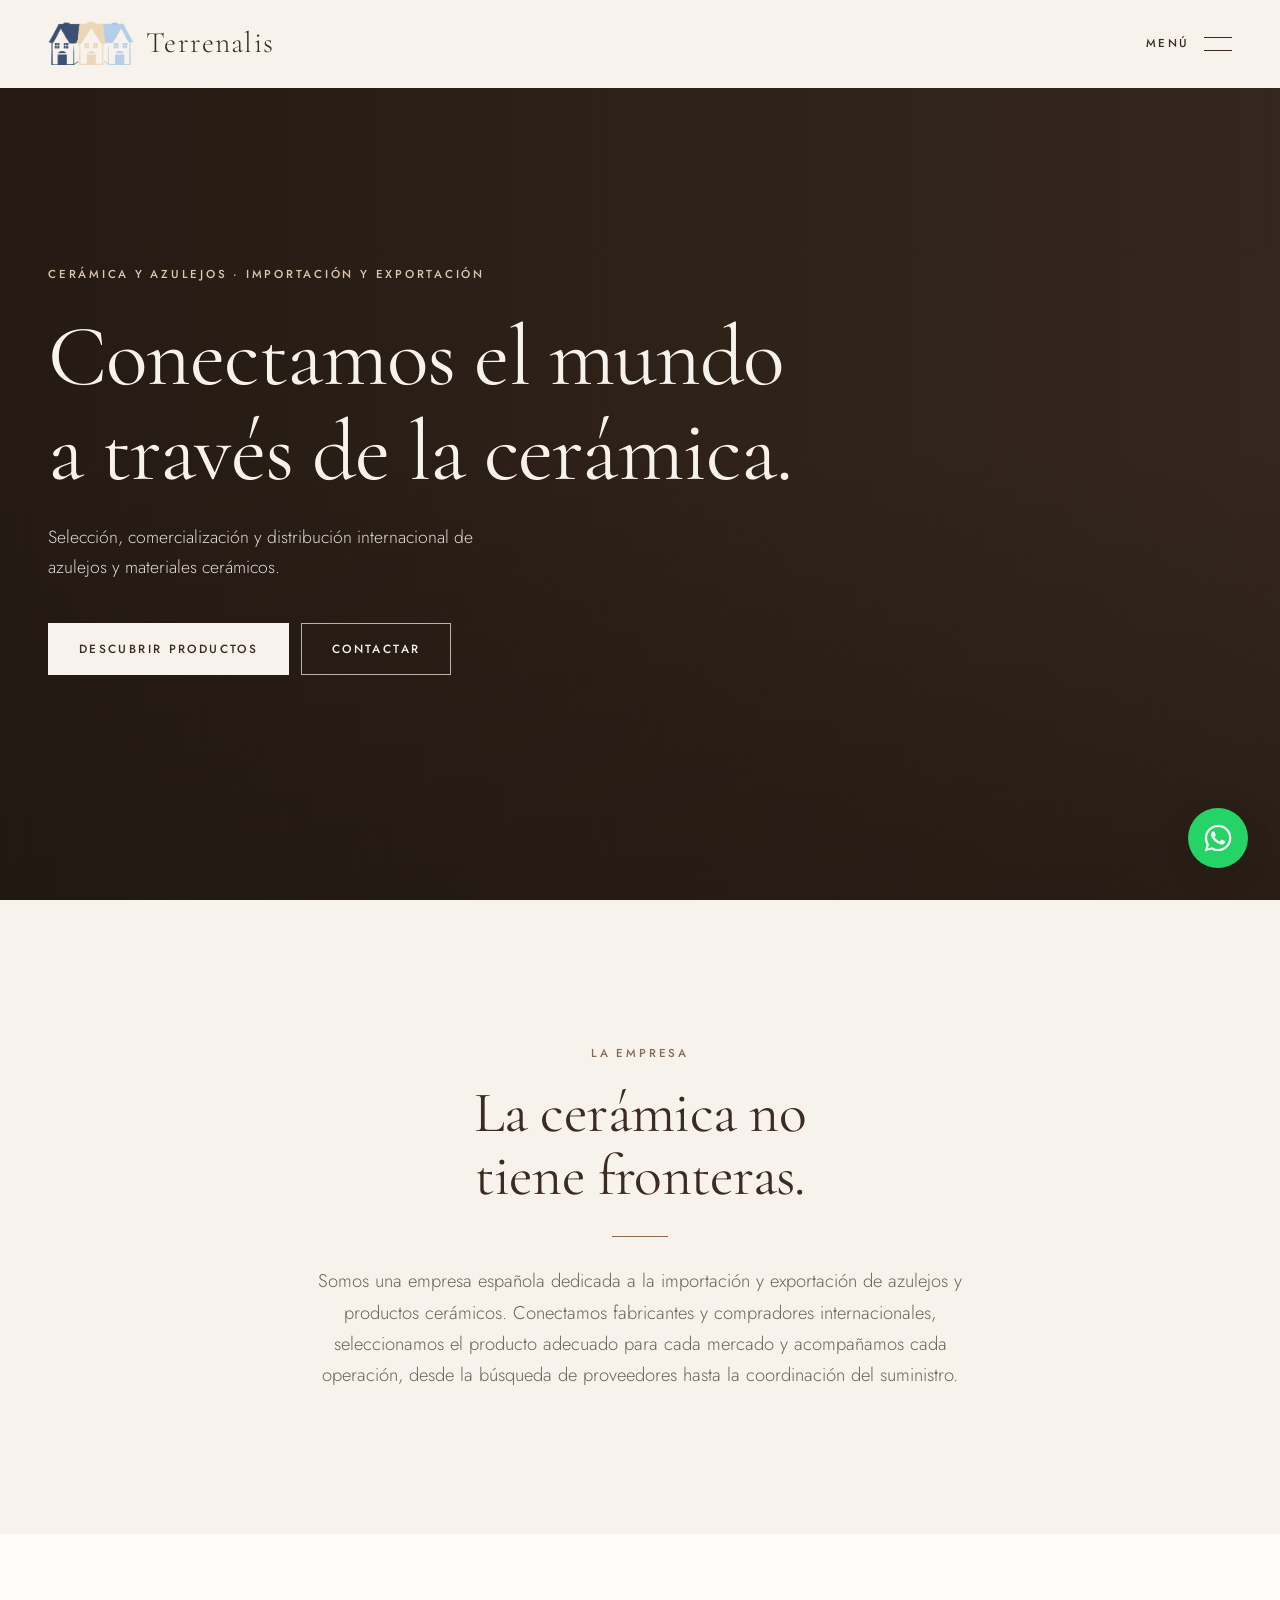
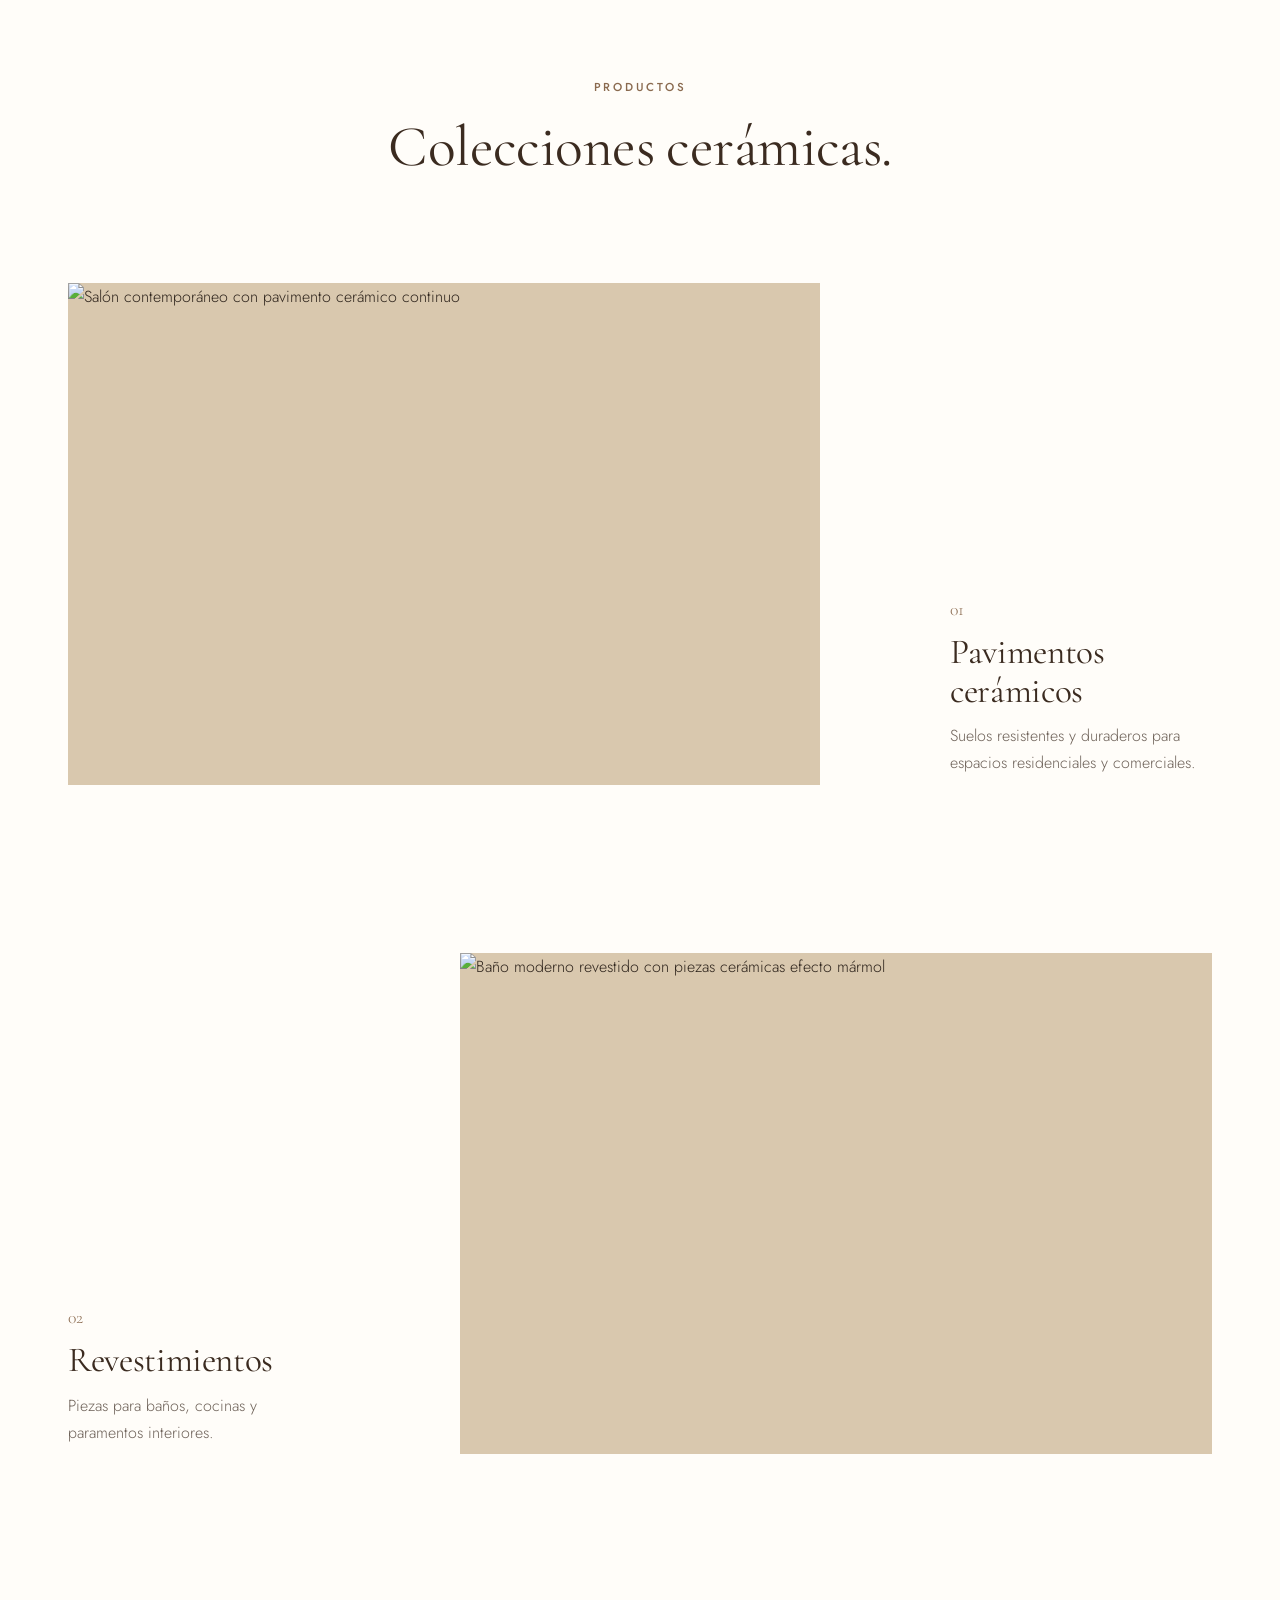
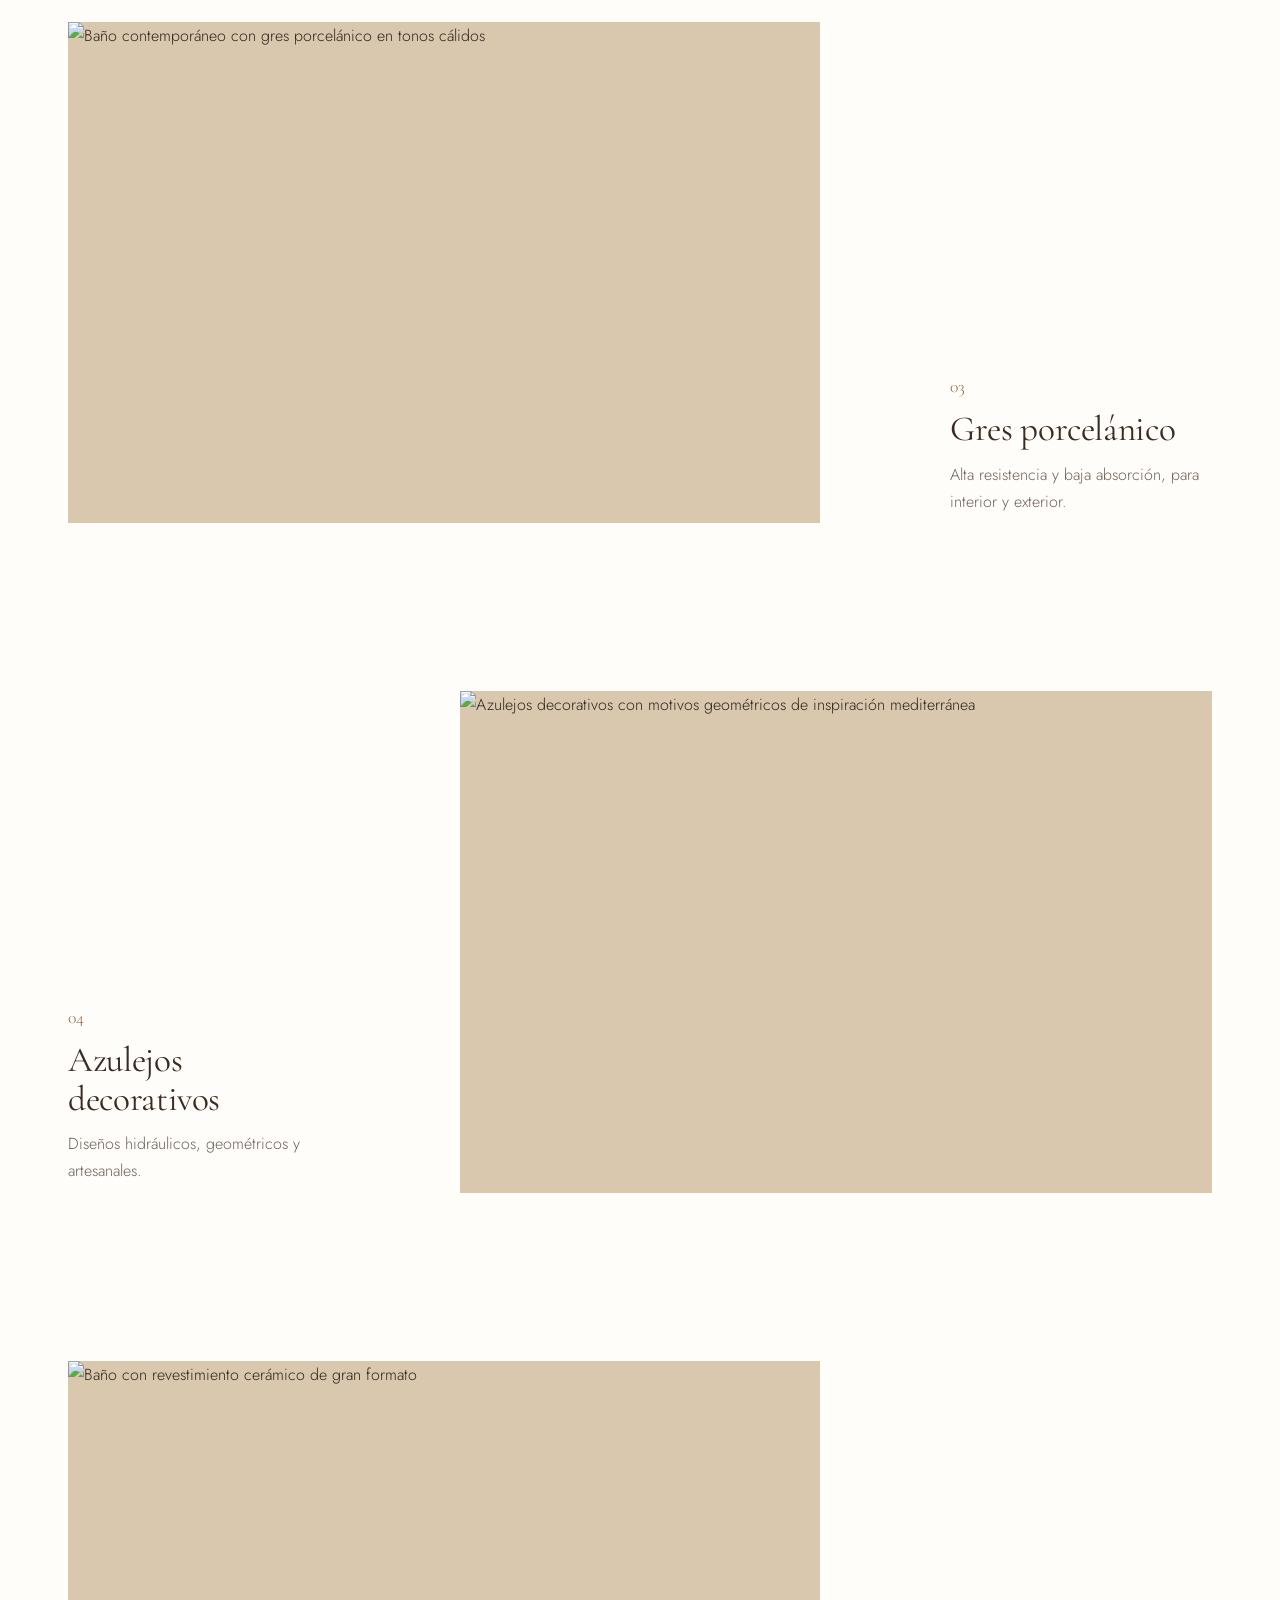
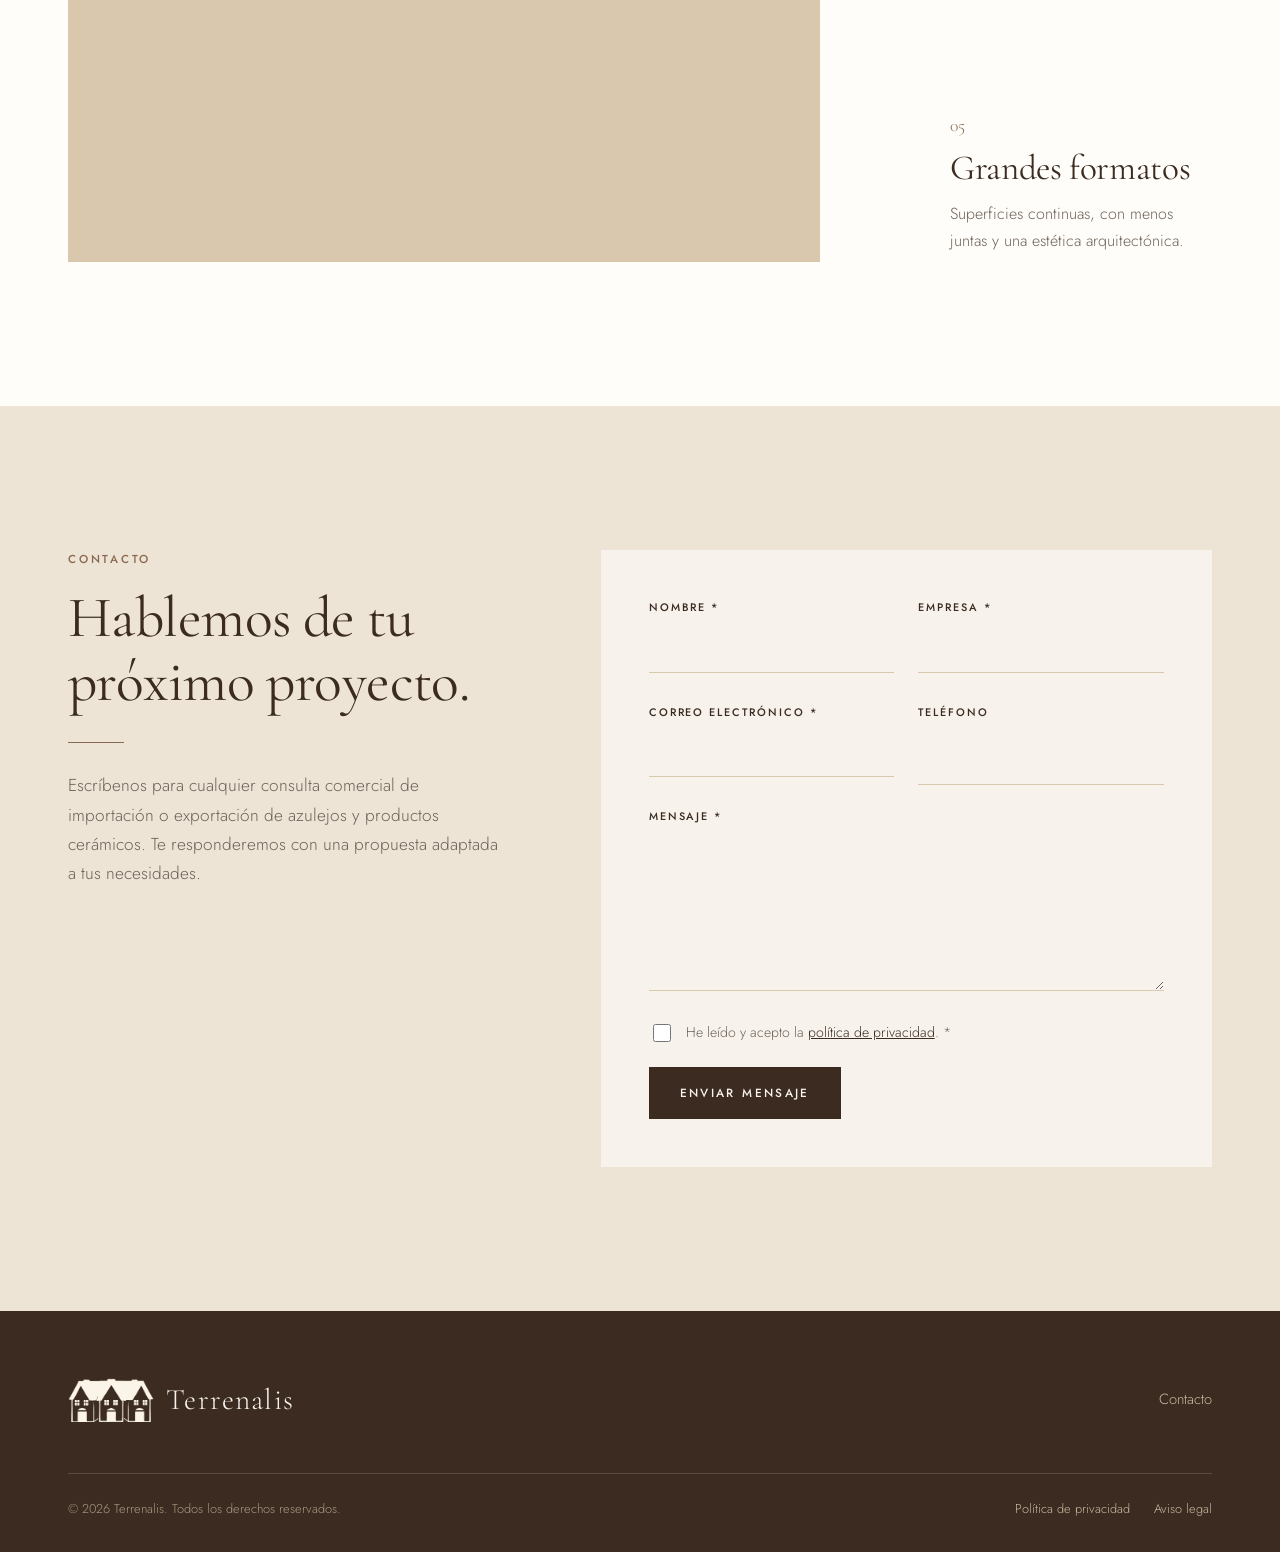
==== commit 1f0e4fd3: "Simplifica la web a una landing page de seis bloques Deja cabecera, hero, presentación, productos, c" ====
--- a/index.html
+++ b/index.html
@@ -4,7 +4,7 @@
   <meta charset="UTF-8">
   <meta name="viewport" content="width=device-width, initial-scale=1.0">
   <title>Terrenalis · Importación y exportación de cerámica y azulejos</title>
-  <meta name="description" content="Terrenalis conecta fabricantes, proveedores y compradores internacionales de azulejos, baldosas cerámicas, gres porcelánico y revestimientos.">
+  <meta name="description" content="Terrenalis conecta fabricantes y compradores internacionales de azulejos, baldosas cerámicas, gres porcelánico y revestimientos.">
   <link rel="icon" href="assets/img/favicon.ico" sizes="any">
   <link rel="icon" href="assets/img/favicon-32.png" type="image/png">
   <link rel="apple-touch-icon" href="assets/img/apple-touch-icon.png">
@@ -31,17 +31,10 @@
     <div class="container">
       <ol>
         <li><a href="#inicio">Inicio</a></li>
+        <li><a href="#empresa">Empresa</a></li>
         <li><a href="#productos">Productos</a></li>
-        <li><a href="#fabricantes">Fabricantes</a></li>
-        <li><a href="#comercio">Importación y exportación</a></li>
-        <li><a href="#empresa">Empresa</a></li>
         <li><a href="#contacto">Contacto</a></li>
       </ol>
-      <div class="nav-aside">
-        <span class="eyebrow">Cerámica · Comercio internacional</span>
-        <p>Selección, comercialización y distribución internacional de azulejos y materiales cerámicos para profesionales.</p>
-        <a href="#contacto" class="btn">Solicitar información</a>
-      </div>
     </div>
   </nav>
 
@@ -55,7 +48,7 @@
           <p>Selección, comercialización y distribución internacional de azulejos y materiales cerámicos.</p>
           <div class="hero-actions">
             <a href="#productos" class="btn btn--light">Descubrir productos</a>
-            <a href="#contacto" class="btn btn--ghost-light">Contactar con nosotros</a>
+            <a href="#contacto" class="btn btn--ghost-light">Contactar</a>
           </div>
         </div>
       </div>
@@ -65,252 +58,89 @@
     <section id="empresa" class="section intro">
       <div class="container narrow center reveal">
         <span class="eyebrow">La empresa</span>
-        <h2 style="margin-top: 18px;">La cerámica no tiene fronteras.</h2>
+        <h2>La cerámica no tiene fronteras.</h2>
         <hr class="divider">
-        <p class="lead">Trabajamos para conectar fabricantes y proveedores con clientes de todo el mundo, facilitando operaciones comerciales internacionales y ofreciendo soluciones cerámicas adaptadas a cada mercado.</p>
-
-        <dl class="stats">
-          <div><dt>Selección</dt><dd>Productos y proveedores evaluados para cada proyecto.</dd></div>
-          <div><dt>Comercialización</dt><dd>Operaciones de compra y venta en mercados internacionales.</dd></div>
-          <div><dt>Distribución</dt><dd>Coordinación del suministro y la logística.</dd></div>
-          <div><dt>Acompañamiento</dt><dd>Un interlocutor único durante toda la operación.</dd></div>
-        </dl>
-      </div>
-    </section>
-
-    <!-- Categorías de productos -->
+        <p class="lead">Somos una empresa española dedicada a la importación y exportación de azulejos y productos cerámicos. Conectamos fabricantes y compradores internacionales, seleccionamos el producto adecuado para cada mercado y acompañamos cada operación, desde la búsqueda de proveedores hasta la coordinación del suministro.</p>
+      </div>
+    </section>
+
+    <!-- Productos -->
     <section id="productos" class="section section--white">
       <div class="container">
-        <div class="section-head reveal">
+        <div class="section-head center reveal">
           <span class="eyebrow">Productos</span>
-          <h2>Colecciones cerámicas para cada proyecto.</h2>
+          <h2>Colecciones cerámicas.</h2>
         </div>
 
         <div class="categories">
           <article class="category reveal">
-            <figure><img src="https://images.unsplash.com/photo-1757924461488-ef9ad0670978?auto=format&fit=crop&w=1400&q=80" alt="Salón contemporáneo con pavimento cerámico continuo" loading="lazy"></figure>
-            <div>
+            <figure><img src="https://images.unsplash.com/photo-1757924461488-ef9ad0670978?auto=format&fit=crop&w=1800&q=80" alt="Salón contemporáneo con pavimento cerámico continuo" loading="lazy"></figure>
+            <div class="category-text">
               <span class="category-num">01</span>
               <h3>Pavimentos cerámicos</h3>
-              <p>Suelos resistentes y duraderos para espacios residenciales, comerciales y de alto tránsito, en una amplia variedad de acabados.</p>
-              <a href="pages/productos.html#pavimentos" class="link-arrow">Ver productos</a>
-            </div>
-          </article>
-
-          <article class="category reveal">
-            <figure><img src="https://images.unsplash.com/photo-1771929662486-f793e08f0f16?auto=format&fit=crop&w=1400&q=80" alt="Baño moderno revestido con piezas cerámicas efecto mármol" loading="lazy"></figure>
-            <div>
+              <p>Suelos resistentes y duraderos para espacios residenciales y comerciales.</p>
+            </div>
+          </article>
+
+          <article class="category reveal">
+            <figure><img src="https://images.unsplash.com/photo-1771929662486-f793e08f0f16?auto=format&fit=crop&w=1800&q=80" alt="Baño moderno revestido con piezas cerámicas efecto mármol" loading="lazy"></figure>
+            <div class="category-text">
               <span class="category-num">02</span>
-              <h3>Revestimientos de pared</h3>
-              <p>Piezas para baños, cocinas y paramentos interiores que combinan protección, fácil mantenimiento y valor estético.</p>
-              <a href="pages/productos.html#revestimientos" class="link-arrow">Ver productos</a>
-            </div>
-          </article>
-
-          <article class="category reveal">
-            <figure><img src="https://images.unsplash.com/photo-1781344334947-60c704bafd51?auto=format&fit=crop&w=1400&q=80" alt="Baño contemporáneo con gres porcelánico en tonos cálidos" loading="lazy"></figure>
-            <div>
+              <h3>Revestimientos</h3>
+              <p>Piezas para baños, cocinas y paramentos interiores.</p>
+            </div>
+          </article>
+
+          <article class="category reveal">
+            <figure><img src="https://images.unsplash.com/photo-1781344334947-60c704bafd51?auto=format&fit=crop&w=1800&q=80" alt="Baño contemporáneo con gres porcelánico en tonos cálidos" loading="lazy"></figure>
+            <div class="category-text">
               <span class="category-num">03</span>
               <h3>Gres porcelánico</h3>
-              <p>Material de baja absorción y alta resistencia, apto para interior y exterior, con acabados que reproducen piedra, madera o cemento.</p>
-              <a href="pages/productos.html#porcelanico" class="link-arrow">Ver productos</a>
-            </div>
-          </article>
-
-          <article class="category reveal">
-            <figure><img src="https://images.unsplash.com/photo-1541471943749-e5976783f6c3?auto=format&fit=crop&w=1400&q=80" alt="Azulejos decorativos con motivos geométricos de inspiración mediterránea" loading="lazy"></figure>
-            <div>
+              <p>Alta resistencia y baja absorción, para interior y exterior.</p>
+            </div>
+          </article>
+
+          <article class="category reveal">
+            <figure><img src="https://images.unsplash.com/photo-1541471943749-e5976783f6c3?auto=format&fit=crop&w=1800&q=80" alt="Azulejos decorativos con motivos geométricos de inspiración mediterránea" loading="lazy"></figure>
+            <div class="category-text">
               <span class="category-num">04</span>
               <h3>Azulejos decorativos</h3>
-              <p>Diseños hidráulicos, geométricos y artesanales que aportan carácter y personalidad a cualquier espacio.</p>
-              <a href="pages/productos.html#decorativos" class="link-arrow">Ver productos</a>
-            </div>
-          </article>
-
-          <article class="category reveal">
-            <figure><img src="https://images.unsplash.com/photo-1584622650111-993a426fbf0a?auto=format&fit=crop&w=1400&q=80" alt="Baño con revestimiento cerámico de gran formato" loading="lazy"></figure>
-            <div>
+              <p>Diseños hidráulicos, geométricos y artesanales.</p>
+            </div>
+          </article>
+
+          <article class="category reveal">
+            <figure><img src="https://images.unsplash.com/photo-1584622650111-993a426fbf0a?auto=format&fit=crop&w=1800&q=80" alt="Baño con revestimiento cerámico de gran formato" loading="lazy"></figure>
+            <div class="category-text">
               <span class="category-num">05</span>
               <h3>Grandes formatos</h3>
-              <p>Láminas y piezas de gran dimensión para superficies continuas, con menos juntas y una estética limpia y arquitectónica.</p>
-              <a href="pages/productos.html#grandes-formatos" class="link-arrow">Ver productos</a>
-            </div>
-          </article>
-
-          <article class="category reveal">
-            <figure><img src="https://images.unsplash.com/photo-1781795414968-8ece31826420?auto=format&fit=crop&w=1400&q=80" alt="Vivienda contemporánea con terraza y piscina pavimentadas" loading="lazy"></figure>
-            <div>
-              <span class="category-num">06</span>
-              <h3>Cerámica para exteriores</h3>
-              <p>Pavimentos antideslizantes y resistentes a la intemperie para terrazas, piscinas, jardines y fachadas.</p>
-              <a href="pages/productos.html#exteriores" class="link-arrow">Ver productos</a>
-            </div>
-          </article>
-        </div>
-      </div>
-    </section>
-
-    <!-- Fabricantes y proveedores -->
-    <section id="fabricantes" class="section section--beige">
-      <div class="container">
-        <div class="section-head reveal">
-          <span class="eyebrow">Fabricantes y proveedores</span>
-          <h2>Trabajamos con fabricantes seleccionados.</h2>
-          <hr class="divider">
-          <p class="lead">Colaboramos con fabricantes y proveedores que comparten nuestro compromiso con la calidad, la fiabilidad y el servicio.</p>
-        </div>
-
-        <!-- Sustituir cada bloque por los datos reales de cada fabricante -->
-        <ul class="makers reveal">
-          <li class="maker">
-            <div class="maker-logo" aria-hidden="true">F1</div>
-            <div>
-              <h3>Fabricante por confirmar</h3>
-              <dl>
-                <dt>País</dt><dd>Por confirmar</dd>
-                <dt>Especialidad</dt><dd>Por confirmar</dd>
-                <dt>Colecciones</dt><dd>Por confirmar</dd>
-              </dl>
-            </div>
-          </li>
-          <li class="maker">
-            <div class="maker-logo" aria-hidden="true">F2</div>
-            <div>
-              <h3>Fabricante por confirmar</h3>
-              <dl>
-                <dt>País</dt><dd>Por confirmar</dd>
-                <dt>Especialidad</dt><dd>Por confirmar</dd>
-                <dt>Colecciones</dt><dd>Por confirmar</dd>
-              </dl>
-            </div>
-          </li>
-          <li class="maker">
-            <div class="maker-logo" aria-hidden="true">F3</div>
-            <div>
-              <h3>Fabricante por confirmar</h3>
-              <dl>
-                <dt>País</dt><dd>Por confirmar</dd>
-                <dt>Especialidad</dt><dd>Por confirmar</dd>
-                <dt>Colecciones</dt><dd>Por confirmar</dd>
-              </dl>
-            </div>
-          </li>
-          <li class="maker">
-            <div class="maker-logo" aria-hidden="true">F4</div>
-            <div>
-              <h3>Fabricante por confirmar</h3>
-              <dl>
-                <dt>País</dt><dd>Por confirmar</dd>
-                <dt>Especialidad</dt><dd>Por confirmar</dd>
-                <dt>Colecciones</dt><dd>Por confirmar</dd>
-              </dl>
-            </div>
-          </li>
-        </ul>
-        <p class="makers-note reveal">¿Eres fabricante y quieres llegar a nuevos mercados? <a href="?consulta=Distribución#contacto" class="link-arrow">Hablemos</a></p>
-      </div>
-    </section>
-
-    <!-- Importación y exportación -->
-    <section id="comercio" class="section section--brown">
-      <div class="container">
-        <div class="section-head reveal">
-          <span class="eyebrow" style="color: var(--sand);">Comercio internacional</span>
-          <h2>Dos líneas de negocio, un mismo compromiso.</h2>
-        </div>
-
-        <div class="trade">
-          <article class="trade-line reveal">
-            <figure><img src="https://images.unsplash.com/photo-1678182451047-196f22a4143e?auto=format&fit=crop&w=1400&q=80" alt="Terminal portuaria con contenedores apilados" loading="lazy"></figure>
-            <div>
-              <span class="eyebrow">01</span>
-              <h3>Importación</h3>
-              <p>Búsqueda y selección de productos y proveedores internacionales, identificación de oportunidades comerciales y gestión de operaciones de compra.</p>
-              <ul>
-                <li>Búsqueda y selección de proveedores</li>
-                <li>Identificación de oportunidades comerciales</li>
-                <li>Gestión de operaciones de compra</li>
-              </ul>
-            </div>
-          </article>
-
-          <article class="trade-line reveal">
-            <figure><img src="https://images.unsplash.com/photo-1689942010216-dc412bb1e7a9?auto=format&fit=crop&w=1400&q=80" alt="Almacén con palés de mercancía preparados para su envío" loading="lazy"></figure>
-            <div>
-              <span class="eyebrow">02</span>
-              <h3>Exportación</h3>
-              <p>Comercialización de productos cerámicos, conexión con compradores internacionales y coordinación de operaciones de suministro.</p>
-              <ul>
-                <li>Comercialización de productos cerámicos</li>
-                <li>Conexión con compradores internacionales</li>
-                <li>Coordinación de operaciones de suministro</li>
-              </ul>
-            </div>
-          </article>
-        </div>
-      </div>
-    </section>
-
-    <!-- Mercados internacionales -->
-    <section id="mercados" class="section">
-      <div class="container">
-        <div class="section-head reveal">
-          <span class="eyebrow">Mercados internacionales</span>
-          <h2>Presencia y capacidad comercial internacional.</h2>
-          <hr class="divider">
-          <p class="lead">Desde España conectamos el origen de los productos con los mercados de destino. Los mercados se irán incorporando a medida que se confirmen.</p>
-        </div>
-
-        <div class="map-wrap reveal">
-          <svg id="world-map" class="world-map" role="img" aria-label="Mapa mundial de mercados"></svg>
-        </div>
-        <div class="legend">
-          <span><i style="background: var(--earth);"></i>Sede</span>
-          <span><i style="background: var(--sand);"></i>Origen de proveedores</span>
-          <span><i style="background: #b9a184;"></i>Destinos comerciales</span>
-        </div>
-
-        <div class="markets reveal">
-          <div>
-            <h3>Sede</h3>
-            <ul><li>España</li></ul>
-          </div>
-          <div>
-            <h3>Origen de proveedores</h3>
-            <ul id="markets-origins"></ul>
-          </div>
-          <div>
-            <h3>Destinos comerciales</h3>
-            <ul id="markets-destinations"></ul>
-          </div>
-        </div>
-      </div>
-    </section>
-
-    <!-- Contacto comercial -->
+              <p>Superficies continuas, con menos juntas y una estética arquitectónica.</p>
+            </div>
+          </article>
+        </div>
+      </div>
+    </section>
+
+    <!-- Contacto -->
     <section id="contacto" class="section section--beige">
       <div class="container contact">
         <div class="contact-intro reveal">
-          <span class="eyebrow">Contacto comercial</span>
-          <h2 style="margin-top: 18px;">¿Buscas un proveedor de confianza?</h2>
+          <span class="eyebrow">Contacto</span>
+          <h2>Hablemos de tu próximo proyecto.</h2>
           <hr class="divider">
-          <p class="lead">Cuéntanos qué productos necesitas, dónde operas y qué tipo de colaboración estás buscando. Estudiaremos tus necesidades y prepararemos una propuesta comercial.</p>
+          <p class="lead">Escríbenos para cualquier consulta comercial de importación o exportación de azulejos y productos cerámicos. Te responderemos con una propuesta adaptada a tus necesidades.</p>
           <dl class="contact-details">
             <div data-contact-row><dt>Correo</dt><dd><a data-contact="email" href="#"></a></dd></div>
             <div data-contact-row><dt>Teléfono</dt><dd><a data-contact="phone" href="#"></a></dd></div>
             <div data-contact-row><dt>Dirección</dt><dd data-contact="address"></dd></div>
           </dl>
+          <a href="#" class="btn btn--outline whatsapp-link" data-whatsapp hidden>Escríbenos por WhatsApp</a>
         </div>
 
         <form id="contact-form" class="form reveal" novalidate>
           <div class="field">
             <label for="nombre">Nombre *</label>
-            <input id="nombre" name="nombre" type="text" autocomplete="given-name" required>
-            <span class="error" aria-live="polite"></span>
-          </div>
-          <div class="field">
-            <label for="apellidos">Apellidos *</label>
-            <input id="apellidos" name="apellidos" type="text" autocomplete="family-name" required>
+            <input id="nombre" name="nombre" type="text" autocomplete="name" required>
             <span class="error" aria-live="polite"></span>
           </div>
           <div class="field">
@@ -319,11 +149,6 @@
             <span class="error" aria-live="polite"></span>
           </div>
           <div class="field">
-            <label for="pais">País *</label>
-            <input id="pais" name="pais" type="text" autocomplete="country-name" required>
-            <span class="error" aria-live="polite"></span>
-          </div>
-          <div class="field">
             <label for="email">Correo electrónico *</label>
             <input id="email" name="email" type="email" autocomplete="email" required>
             <span class="error" aria-live="polite"></span>
@@ -332,19 +157,9 @@
             <label for="telefono">Teléfono</label>
             <input id="telefono" name="telefono" type="tel" autocomplete="tel">
           </div>
-          <fieldset class="field full">
-            <legend>Tipo de consulta *</legend>
-            <div class="chips">
-              <label><input type="radio" name="tipo" value="Importación" required><span>Importación</span></label>
-              <label><input type="radio" name="tipo" value="Exportación"><span>Exportación</span></label>
-              <label><input type="radio" name="tipo" value="Distribución"><span>Distribución</span></label>
-              <label><input type="radio" name="tipo" value="Otros"><span>Otros</span></label>
-            </div>
-            <span class="error" aria-live="polite"></span>
-          </fieldset>
           <div class="field full">
-            <label for="mensaje">Descripción de la solicitud *</label>
-            <textarea id="mensaje" name="mensaje" rows="5" placeholder="Productos, cantidades aproximadas, mercado de destino, plazos…" required></textarea>
+            <label for="mensaje">Mensaje *</label>
+            <textarea id="mensaje" name="mensaje" rows="5" required></textarea>
             <span class="error" aria-live="polite"></span>
           </div>
           <div class="full">
@@ -355,7 +170,7 @@
             <div class="field"><span class="error" aria-live="polite"></span></div>
           </div>
           <div class="full">
-            <button type="submit" class="btn">Contactar con nosotros</button>
+            <button type="submit" class="btn">Enviar mensaje</button>
           </div>
           <p class="form-status full" role="status" hidden></p>
         </form>
@@ -365,49 +180,17 @@
 
   <footer class="site-footer">
     <div class="container">
-      <div class="footer-grid">
-        <div class="footer-brand">
-          <a href="#inicio" class="brand">
-            <img src="assets/img/logo-mark.png" alt="" width="435" height="222">
-            <span>Terrenalis</span>
-          </a>
-          <p>Importación y exportación de azulejos, baldosas cerámicas, gres porcelánico y revestimientos. Conectamos fabricantes y compradores de todo el mundo.</p>
-        </div>
-        <div>
-          <h4>Productos</h4>
-          <ul>
-            <li><a href="pages/productos.html#pavimentos">Pavimentos cerámicos</a></li>
-            <li><a href="pages/productos.html#revestimientos">Revestimientos</a></li>
-            <li><a href="pages/productos.html#porcelanico">Gres porcelánico</a></li>
-            <li><a href="pages/productos.html#decorativos">Azulejos decorativos</a></li>
-            <li><a href="pages/productos.html#grandes-formatos">Grandes formatos</a></li>
-            <li><a href="pages/productos.html#exteriores">Exteriores</a></li>
-          </ul>
-        </div>
-        <div>
-          <h4>Servicios</h4>
-          <ul>
-            <li><a href="#comercio">Importación</a></li>
-            <li><a href="#comercio">Exportación</a></li>
-            <li><a href="#fabricantes">Fabricantes</a></li>
-            <li><a href="?consulta=Distribución#contacto">Distribución</a></li>
-          </ul>
-        </div>
-        <div>
-          <h4>Mercados</h4>
-          <ul>
-            <li><a href="#mercados">Origen de proveedores</a></li>
-            <li><a href="#mercados">Destinos comerciales</a></li>
-          </ul>
-        </div>
-        <div>
-          <h4>Contacto</h4>
-          <ul>
-            <li><a href="#contacto">Solicitar información</a></li>
-            <li><a href="#contacto">Solicitar catálogo</a></li>
-            <li><a href="#contacto">Solicitar presupuesto</a></li>
-          </ul>
-        </div>
+      <div class="footer-top">
+        <a href="#inicio" class="brand">
+          <img src="assets/img/logo-mark.png" alt="" width="435" height="222">
+          <span>Terrenalis</span>
+        </a>
+        <ul class="footer-contact">
+          <li data-contact-row><a data-contact="email" href="#"></a></li>
+          <li data-contact-row><a data-contact="phone" href="#"></a></li>
+          <li data-contact-row><span data-contact="address"></span></li>
+          <li><a href="#contacto">Contacto</a></li>
+        </ul>
       </div>
       <div class="footer-bottom">
         <p>&copy; <span data-year></span> Terrenalis. Todos los derechos reservados.</p>
@@ -419,12 +202,10 @@
     </div>
   </footer>
 
-  <a href="#contacto" class="whatsapp" aria-label="Escríbenos por WhatsApp">
+  <a href="#contacto" class="whatsapp" data-whatsapp aria-label="Escríbenos por WhatsApp">
     <svg viewBox="0 0 24 24" fill="currentColor" aria-hidden="true"><path d="M17.47 14.38c-.3-.15-1.76-.87-2.03-.97-.27-.1-.47-.15-.67.15-.2.3-.77.97-.94 1.17-.17.2-.35.22-.65.07-.3-.15-1.26-.46-2.4-1.48-.89-.79-1.49-1.77-1.66-2.07-.17-.3-.02-.46.13-.61.13-.13.3-.35.45-.52.15-.17.2-.3.3-.5.1-.2.05-.37-.02-.52-.08-.15-.67-1.62-.92-2.22-.24-.58-.49-.5-.67-.51h-.57c-.2 0-.52.07-.79.37-.27.3-1.04 1.02-1.04 2.48s1.07 2.88 1.21 3.08c.15.2 2.1 3.2 5.08 4.49.71.31 1.26.49 1.69.63.71.23 1.36.2 1.87.12.57-.09 1.76-.72 2.01-1.41.25-.69.25-1.29.17-1.41-.07-.12-.27-.2-.57-.35zM12.05 21.5h-.01a9.4 9.4 0 0 1-4.79-1.31l-.34-.2-3.56.93.95-3.47-.22-.36a9.39 9.39 0 0 1-1.44-5.01c0-5.19 4.23-9.42 9.43-9.42a9.36 9.36 0 0 1 6.66 2.76 9.36 9.36 0 0 1 2.76 6.67c0 5.2-4.23 9.42-9.44 9.42zm8.02-17.44A11.27 11.27 0 0 0 12.05.75C5.8.75.72 5.83.72 12.08c0 2 .52 3.95 1.52 5.66L.62 23.25l5.65-1.48a11.3 11.3 0 0 0 5.78 1.47h.01c6.25 0 11.33-5.08 11.33-11.33 0-3.03-1.18-5.87-3.32-8.01z"/></svg>
   </a>
 
-  <script src="https://cdn.jsdelivr.net/npm/d3@7.9.0/dist/d3.min.js" defer></script>
-  <script src="https://cdn.jsdelivr.net/npm/topojson-client@3.1.0/dist/topojson-client.min.js" defer></script>
   <script src="js/config.js" defer></script>
   <script src="js/main.js" defer></script>
 </body>
--- a/css/styles.css
+++ b/css/styles.css
@@ -18,7 +18,7 @@
   --header-h: 72px;
   --gutter: 20px;
   --max-width: 1240px;
-  --section-y: 72px;
+  --section-y: 80px;
   --ease: cubic-bezier(.2, .7, .2, 1);
 
   color-scheme: light;
@@ -28,7 +28,7 @@
   :root {
     --header-h: 88px;
     --gutter: 48px;
-    --section-y: 128px;
+    --section-y: 144px;
   }
 }
 
@@ -36,10 +36,11 @@
    Reset básico
    ========================================================================== */
 *, *::before, *::after { box-sizing: border-box; }
-body, h1, h2, h3, h4, p, ul, ol, figure, blockquote, dl, dd { margin: 0; }
+body, h1, h2, h3, p, ul, ol, figure, dl, dd { margin: 0; }
 ul, ol { padding: 0; list-style: none; }
 img, svg { max-width: 100%; display: block; }
-button, input, select, textarea { font: inherit; color: inherit; }
+button, input, textarea { font: inherit; color: inherit; }
+[hidden] { display: none !important; }
 
 html { scroll-behavior: smooth; scroll-padding-top: var(--header-h); }
 
@@ -59,11 +60,6 @@
 
 :focus-visible { outline: 2px solid var(--earth); outline-offset: 3px; }
 
-.sr-only {
-  position: absolute; width: 1px; height: 1px; padding: 0; margin: -1px;
-  overflow: hidden; clip: rect(0 0 0 0); white-space: nowrap; border: 0;
-}
-
 /* ==========================================================================
    Tipografía
    ========================================================================== */
@@ -79,6 +75,8 @@
 h3 { font-size: clamp(1.6rem, 3.5vw, 2.2rem); }
 
 .eyebrow {
+  display: block;
+  margin-bottom: 18px;
   font-family: var(--sans);
   font-size: 0.72rem;
   font-weight: 500;
@@ -113,12 +111,9 @@
 .section { padding: var(--section-y) 0; }
 .section--beige { background: var(--beige); }
 .section--white { background: var(--white); }
-.section--brown { background: var(--brown); color: var(--sand); }
-.section--brown h2, .section--brown h3 { color: var(--ivory); }
-
-.section-head { margin-bottom: 48px; }
-.section-head .eyebrow { display: block; margin-bottom: 18px; }
-@media (min-width: 900px) { .section-head { margin-bottom: 80px; } }
+
+.section-head { margin-bottom: 56px; }
+@media (min-width: 900px) { .section-head { margin-bottom: 104px; } }
 
 /* ==========================================================================
    Botones
@@ -149,21 +144,6 @@
 .btn--ghost-light { background: transparent; border-color: rgba(247, 243, 236, .7); color: var(--ivory); }
 .btn--ghost-light:hover { background: var(--ivory); color: var(--brown); border-color: var(--ivory); }
 
-.link-arrow {
-  display: inline-flex;
-  align-items: center;
-  gap: 10px;
-  font-size: 0.74rem;
-  font-weight: 500;
-  letter-spacing: 0.2em;
-  text-transform: uppercase;
-  color: var(--brown);
-  border-bottom: 1px solid currentColor;
-  padding-bottom: 4px;
-}
-.link-arrow::after { content: "→"; transition: transform .3s var(--ease); }
-.link-arrow:hover::after { transform: translateX(4px); }
-
 /* ==========================================================================
    Cabecera y menú
    ========================================================================== */
@@ -174,7 +154,7 @@
   height: var(--header-h);
   background: var(--ivory);
   border-bottom: 1px solid transparent;
-  transition: border-color .3s var(--ease), box-shadow .3s var(--ease);
+  transition: border-color .3s var(--ease);
 }
 .site-header.is-scrolled { border-bottom-color: var(--line); }
 .site-header .container {
@@ -246,41 +226,29 @@
 }
 .menu-open .site-nav { opacity: 1; visibility: visible; transform: none; }
 
-.site-nav .container {
-  display: grid;
-  gap: 48px;
-  padding-top: 40px;
-  padding-bottom: 48px;
-}
+.site-nav .container { padding-top: 40px; padding-bottom: 48px; max-width: 900px; }
 .site-nav ol { counter-reset: nav; border-top: 1px solid var(--line); }
 .site-nav li { border-bottom: 1px solid var(--line); counter-increment: nav; }
-.site-nav ol a {
+.site-nav a {
   display: flex;
   align-items: baseline;
   gap: 20px;
-  padding: 18px 0;
+  padding: 20px 0;
   font-family: var(--serif);
-  font-size: clamp(1.8rem, 6vw, 3rem);
+  font-size: clamp(2rem, 6vw, 3.4rem);
   line-height: 1.1;
   color: var(--brown);
   transition: color .3s var(--ease), padding-left .3s var(--ease);
 }
-.site-nav ol a::before {
+.site-nav a::before {
   content: "0" counter(nav);
   font-family: var(--sans);
   font-size: 0.72rem;
   letter-spacing: 0.2em;
   color: var(--earth);
 }
-.site-nav ol a:hover { color: var(--earth); padding-left: 8px; }
-
-.nav-aside { display: grid; gap: 20px; align-content: start; color: var(--muted); }
-.nav-aside .eyebrow { display: block; }
-.nav-aside .btn { justify-self: start; }
-
-@media (min-width: 900px) {
-  .site-nav .container { grid-template-columns: 2fr 1fr; gap: 96px; padding-top: 64px; }
-}
+.site-nav a:hover { color: var(--earth); padding-left: 8px; }
+@media (min-width: 900px) { .site-nav .container { padding-top: 72px; } }
 
 /* ==========================================================================
    Hero
@@ -306,7 +274,7 @@
 }
 .hero .container { max-width: none; }
 .hero-content { max-width: 760px; }
-.hero .eyebrow { color: var(--sand); display: block; margin-bottom: 24px; }
+.hero .eyebrow { color: var(--sand); margin-bottom: 24px; }
 .hero h1 { color: var(--ivory); margin-bottom: 24px; }
 .hero p { font-size: 1.1rem; max-width: 48ch; color: rgba(247, 243, 236, .88); margin-bottom: 40px; }
 .hero-actions { display: flex; flex-direction: column; gap: 12px; }
@@ -315,175 +283,54 @@
   .hero { align-items: center; padding-bottom: 96px; }
 }
 
-.page-hero {
-  position: relative;
-  min-height: 62svh;
-  display: flex;
-  align-items: flex-end;
-  padding: calc(var(--header-h) + 48px) 0 56px;
-  color: var(--ivory);
-  background: var(--brown) center / cover no-repeat;
-  isolation: isolate;
-}
-.page-hero::before {
-  content: "";
-  position: absolute;
-  inset: 0;
-  z-index: -1;
-  background: linear-gradient(0deg, rgba(30, 22, 16, .75) 0%, rgba(30, 22, 16, .25) 70%);
-}
-.page-hero h1 { color: var(--ivory); }
-.page-hero .eyebrow { color: var(--sand); display: block; margin-bottom: 18px; }
-.page-hero p { margin-top: 18px; max-width: 56ch; color: rgba(247, 243, 236, .88); }
-
 /* ==========================================================================
    Presentación
    ========================================================================== */
 .intro h2 { max-width: 16ch; margin: 0 auto; }
 .intro .lead { font-size: 1.15rem; }
 
-.stats {
-  display: grid;
-  grid-template-columns: repeat(2, 1fr);
-  gap: 32px 16px;
-  margin-top: 64px;
-  padding-top: 48px;
-  border-top: 1px solid var(--line);
-}
-.stats dt { font-family: var(--serif); font-size: 1.6rem; color: var(--brown); line-height: 1.2; }
-.stats dd { font-size: 0.85rem; color: var(--muted); margin-top: 6px; }
-@media (min-width: 900px) { .stats { grid-template-columns: repeat(4, 1fr); } }
-
-/* ==========================================================================
-   Categorías
-   ========================================================================== */
-.categories { display: grid; gap: 64px; }
-.category { display: grid; gap: 24px; align-items: center; }
-.category figure { overflow: hidden; aspect-ratio: 4 / 3; background: var(--sand); }
+/* ==========================================================================
+   Productos
+   ========================================================================== */
+.categories { display: grid; gap: 88px; }
+.category { display: grid; gap: 28px; }
+.category figure {
+  margin: 0 calc(-1 * var(--gutter));
+  aspect-ratio: 4 / 3;
+  overflow: hidden;
+  background: var(--sand);
+}
 .category img {
   width: 100%;
   height: 100%;
   object-fit: cover;
-  transition: transform 1.2s var(--ease);
-}
-.category:hover img { transform: scale(1.04); }
+  transition: transform 1.4s var(--ease);
+}
+.category:hover img { transform: scale(1.03); }
 .category-num { font-family: var(--serif); font-size: 1.1rem; color: var(--earth); display: block; margin-bottom: 8px; }
-.category h3 { margin-bottom: 14px; }
-.category p { color: var(--muted); margin-bottom: 24px; max-width: 46ch; }
-
-@media (min-width: 900px) {
-  .categories { gap: 120px; }
-  .category { grid-template-columns: 7fr 5fr; gap: 80px; }
-  .category figure { aspect-ratio: 16 / 11; }
-  .category:nth-child(even) { grid-template-columns: 5fr 7fr; }
-  .category:nth-child(even) figure { order: 2; }
-}
-
-/* ==========================================================================
-   Fabricantes
-   ========================================================================== */
-.makers { display: grid; gap: 0; border-top: 1px solid var(--line); }
-.maker {
-  display: grid;
-  grid-template-columns: 72px 1fr;
-  gap: 20px;
-  padding: 28px 0;
-  border-bottom: 1px solid var(--line);
-}
-.maker-logo {
-  width: 72px;
-  height: 72px;
-  display: grid;
-  place-items: center;
-  border: 1px solid var(--line);
-  background: var(--ivory);
-  font-family: var(--serif);
-  font-size: 1.4rem;
-  color: var(--earth);
-}
-.maker-logo img { max-width: 80%; max-height: 80%; object-fit: contain; }
-.maker h3 { font-size: 1.5rem; margin-bottom: 8px; }
-.maker dl { display: grid; grid-template-columns: auto 1fr; gap: 2px 16px; font-size: 0.88rem; }
-.maker dt { color: var(--earth); letter-spacing: 0.08em; text-transform: uppercase; font-size: 0.68rem; font-weight: 500; padding-top: 3px; }
-.maker dd { color: var(--muted); }
-.makers-note { margin-top: 32px; font-size: 0.9rem; color: var(--muted); }
-@media (min-width: 900px) {
-  .makers { grid-template-columns: repeat(2, 1fr); column-gap: 64px; }
-}
-
-.badge {
-  display: inline-block;
-  padding: 2px 10px;
-  border: 1px solid var(--sand);
-  font-size: 0.68rem;
-  letter-spacing: 0.12em;
-  text-transform: uppercase;
-  color: var(--earth);
-}
-
-/* ==========================================================================
-   Importación y exportación
-   ========================================================================== */
-.trade { display: grid; gap: 64px; }
-.trade-line { display: grid; gap: 24px; }
-.trade-line figure { aspect-ratio: 4 / 3; overflow: hidden; background: var(--earth); }
-.trade-line img { width: 100%; height: 100%; object-fit: cover; }
-.trade-line .eyebrow { color: var(--sand); }
-.trade-line h3 { font-size: clamp(2rem, 5vw, 3rem); margin: 10px 0 16px; letter-spacing: 0.04em; }
-.trade-line p { max-width: 46ch; }
-.trade-line ul { margin-top: 24px; border-top: 1px solid rgba(217, 200, 174, .25); }
-.trade-line li { padding: 12px 0; border-bottom: 1px solid rgba(217, 200, 174, .25); font-size: 0.92rem; }
-@media (min-width: 900px) {
-  .trade { grid-template-columns: 1fr 1fr; gap: 64px; }
-  .trade-line:nth-child(2) { margin-top: 120px; }
-}
-
-/* ==========================================================================
-   Mercados
-   ========================================================================== */
-.map-wrap {
-  position: relative;
-  background: var(--white);
-  border: 1px solid var(--line);
-  padding: 16px;
-}
-.world-map { width: 100%; height: auto; }
-.world-map .land { fill: var(--beige); stroke: var(--ivory); stroke-width: .5; }
-.world-map .land.is-hq { fill: var(--earth); }
-.world-map .land.is-origin { fill: var(--sand); }
-.world-map .land.is-destination { fill: #b9a184; }
-.world-map .marker { fill: var(--brown); }
-.world-map .marker-ring { fill: none; stroke: var(--brown); stroke-width: 1; opacity: .5; }
-.map-fallback { padding: 64px 16px; text-align: center; color: var(--muted); }
-
-.legend { display: flex; flex-wrap: wrap; gap: 12px 28px; margin-top: 24px; font-size: 0.85rem; color: var(--muted); }
-.legend span { display: inline-flex; align-items: center; gap: 10px; }
-.legend i { width: 14px; height: 14px; display: inline-block; }
-
-.markets { display: grid; gap: 32px; margin-top: 56px; }
-.markets h3 { font-size: 1.5rem; margin-bottom: 16px; }
-.markets ul { border-top: 1px solid var(--line); }
-.markets li {
-  display: flex;
-  justify-content: space-between;
-  gap: 16px;
-  padding: 14px 0;
-  border-bottom: 1px solid var(--line);
-  font-size: 0.95rem;
-}
-.markets li small { color: var(--muted); }
-.markets .is-pending { color: var(--muted); font-style: italic; }
-@media (min-width: 900px) { .markets { grid-template-columns: repeat(3, 1fr); gap: 48px; } }
+.category h3 { margin-bottom: 12px; }
+.category p { color: var(--muted); max-width: 36ch; }
+
+@media (min-width: 600px) {
+  .category figure { margin: 0; }
+}
+@media (min-width: 900px) {
+  .categories { gap: 168px; }
+  .category { grid-template-columns: repeat(12, 1fr); gap: 0 32px; align-items: end; }
+  .category figure { grid-column: 1 / span 8; grid-row: 1; aspect-ratio: 3 / 2; }
+  .category-text { grid-column: 10 / span 3; grid-row: 1; padding-bottom: 8px; }
+  .category:nth-child(even) figure { grid-column: 5 / span 8; }
+  .category:nth-child(even) .category-text { grid-column: 1 / span 3; }
+}
 
 /* ==========================================================================
    Contacto
    ========================================================================== */
 .contact { display: grid; gap: 56px; }
-.contact-intro h2 { margin-bottom: 0; }
-.contact-intro .btn { margin-top: 8px; }
 .contact-details { margin-top: 40px; display: grid; gap: 18px; font-size: 0.95rem; }
 .contact-details dt { font-size: 0.68rem; font-weight: 500; letter-spacing: 0.18em; text-transform: uppercase; color: var(--earth); }
 .contact-details dd { color: var(--text); }
+.whatsapp-link { margin-top: 32px; }
 @media (min-width: 900px) {
   .contact { grid-template-columns: 5fr 7fr; gap: 96px; }
   .contact-intro { position: sticky; top: calc(var(--header-h) + 40px); align-self: start; }
@@ -495,14 +342,14 @@
   .form .full { grid-column: 1 / -1; }
 }
 .field { display: grid; gap: 8px; }
-.field label, .field legend {
+.field label {
   font-size: 0.68rem;
   font-weight: 500;
   letter-spacing: 0.18em;
   text-transform: uppercase;
   color: var(--brown);
 }
-.field input, .field select, .field textarea {
+.field input, .field textarea {
   width: 100%;
   min-height: 48px;
   padding: 10px 0;
@@ -514,84 +361,15 @@
   transition: border-color .3s var(--ease);
 }
 .field textarea { min-height: 120px; resize: vertical; }
-.field input:focus, .field select:focus, .field textarea:focus { outline: 0; border-bottom-color: var(--brown); }
-.field select { appearance: none; background: url("data:image/svg+xml,%3Csvg xmlns='http://www.w3.org/2000/svg' width='12' height='8'%3E%3Cpath d='M1 1l5 5 5-5' fill='none' stroke='%233b2b20'/%3E%3C/svg%3E") right center no-repeat; }
-.field .error { font-size: 0.8rem; color: #9b3b2a; min-height: 0; }
-.field.is-invalid input, .field.is-invalid select, .field.is-invalid textarea { border-bottom-color: #9b3b2a; }
-
-fieldset.field { border: 0; padding: 0; margin: 0; }
-.chips { display: flex; flex-wrap: wrap; gap: 10px; margin-top: 4px; }
-.chips label {
-  position: relative;
-  cursor: pointer;
-  letter-spacing: 0.1em;
-  font-weight: 400;
-}
-.chips input { position: absolute; opacity: 0; pointer-events: none; }
-.chips span {
-  display: inline-block;
-  padding: 10px 18px;
-  border: 1px solid var(--sand);
-  transition: background .25s var(--ease), color .25s var(--ease), border-color .25s var(--ease);
-}
-.chips input:checked + span { background: var(--brown); border-color: var(--brown); color: var(--ivory); }
-.chips input:focus-visible + span { outline: 2px solid var(--earth); outline-offset: 2px; }
+.field input:focus, .field textarea:focus { outline: 0; border-bottom-color: var(--brown); }
+.field .error { font-size: 0.8rem; color: #9b3b2a; }
+.field.is-invalid input, .field.is-invalid textarea { border-bottom-color: #9b3b2a; }
 
 .check { display: flex; gap: 12px; align-items: flex-start; font-size: 0.88rem; color: var(--muted); }
 .check input { width: 18px; height: 18px; margin-top: 3px; accent-color: var(--brown); flex: none; }
 .check a { text-decoration: underline; color: var(--brown); }
 
 .form-status { font-size: 0.92rem; padding: 14px 16px; background: var(--beige); border-left: 2px solid var(--earth); }
-.form-status[hidden] { display: none; }
-
-/* ==========================================================================
-   Página de productos
-   ========================================================================== */
-.cat-index {
-  display: flex;
-  gap: 8px;
-  overflow-x: auto;
-  padding: 20px var(--gutter);
-  border-bottom: 1px solid var(--line);
-  background: var(--ivory);
-  position: sticky;
-  top: var(--header-h);
-  z-index: 20;
-  scrollbar-width: none;
-}
-.cat-index a {
-  white-space: nowrap;
-  padding: 8px 16px;
-  border: 1px solid var(--line);
-  font-size: 0.72rem;
-  font-weight: 500;
-  letter-spacing: 0.16em;
-  text-transform: uppercase;
-  color: var(--muted);
-}
-.cat-index a:hover { border-color: var(--brown); color: var(--brown); }
-@media (min-width: 900px) { .cat-index { justify-content: center; } }
-.cat-index ~ section { scroll-margin-top: 72px; }
-
-.product-cat { display: grid; gap: 32px; }
-.product-cat figure { aspect-ratio: 16 / 10; overflow: hidden; background: var(--sand); }
-.product-cat img { width: 100%; height: 100%; object-fit: cover; }
-.product-cat h2 { margin: 8px 0 20px; }
-.product-cat p { color: var(--muted); }
-.uses { display: flex; flex-wrap: wrap; gap: 8px; margin: 24px 0 32px; }
-.collections {
-  margin-top: 32px;
-  padding: 28px;
-  border: 1px dashed var(--sand);
-  color: var(--muted);
-  font-size: 0.92rem;
-}
-.collections strong { display: block; font-family: var(--serif); font-weight: 400; font-size: 1.3rem; color: var(--brown); margin-bottom: 6px; }
-.product-actions { display: flex; flex-wrap: wrap; gap: 12px; margin-top: 28px; }
-@media (min-width: 900px) {
-  .product-cat { grid-template-columns: 1fr 1fr; gap: 80px; align-items: start; }
-  .product-cat figure { position: sticky; top: calc(var(--header-h) + 90px); aspect-ratio: 4 / 5; }
-}
 
 /* ==========================================================================
    Páginas legales
@@ -612,38 +390,26 @@
 /* ==========================================================================
    Footer
    ========================================================================== */
-.site-footer { background: var(--brown); color: var(--sand); padding: 72px 0 32px; font-size: 0.92rem; }
-.footer-grid { display: grid; gap: 40px; }
-.footer-brand .brand span { color: var(--ivory); }
-.footer-brand .brand img { filter: brightness(0) invert(.92) sepia(.2); }
-.footer-brand p { margin-top: 20px; max-width: 38ch; color: rgba(217, 200, 174, .85); }
-.site-footer h4 {
-  font-family: var(--sans);
-  font-size: 0.68rem;
-  font-weight: 500;
-  letter-spacing: 0.2em;
-  text-transform: uppercase;
-  color: var(--ivory);
-  margin-bottom: 18px;
-}
-.site-footer li { margin-bottom: 10px; }
+.site-footer { background: var(--brown); color: var(--sand); padding: 64px 0 32px; font-size: 0.92rem; }
+.site-footer .brand span { color: var(--ivory); }
+.site-footer .brand img { filter: brightness(0) invert(.92) sepia(.2); }
 .site-footer a { color: rgba(217, 200, 174, .9); transition: color .25s var(--ease); }
 .site-footer a:hover { color: var(--ivory); }
+.footer-top { display: flex; flex-direction: column; gap: 28px; }
+.footer-contact { display: flex; flex-wrap: wrap; gap: 8px 32px; }
 .footer-bottom {
   display: flex;
   flex-direction: column;
   gap: 12px;
-  margin-top: 56px;
+  margin-top: 48px;
   padding-top: 24px;
   border-top: 1px solid rgba(217, 200, 174, .2);
   font-size: 0.8rem;
   color: rgba(217, 200, 174, .7);
 }
 .footer-bottom ul { display: flex; flex-wrap: wrap; gap: 8px 24px; }
-.footer-bottom li { margin: 0; }
-@media (min-width: 600px) { .footer-grid { grid-template-columns: 1fr 1fr; } }
-@media (min-width: 900px) {
-  .footer-grid { grid-template-columns: 2fr 1fr 1fr 1fr 1.3fr; gap: 48px; }
+@media (min-width: 900px) {
+  .footer-top { flex-direction: row; align-items: center; justify-content: space-between; }
   .footer-bottom { flex-direction: row; justify-content: space-between; }
 }
 
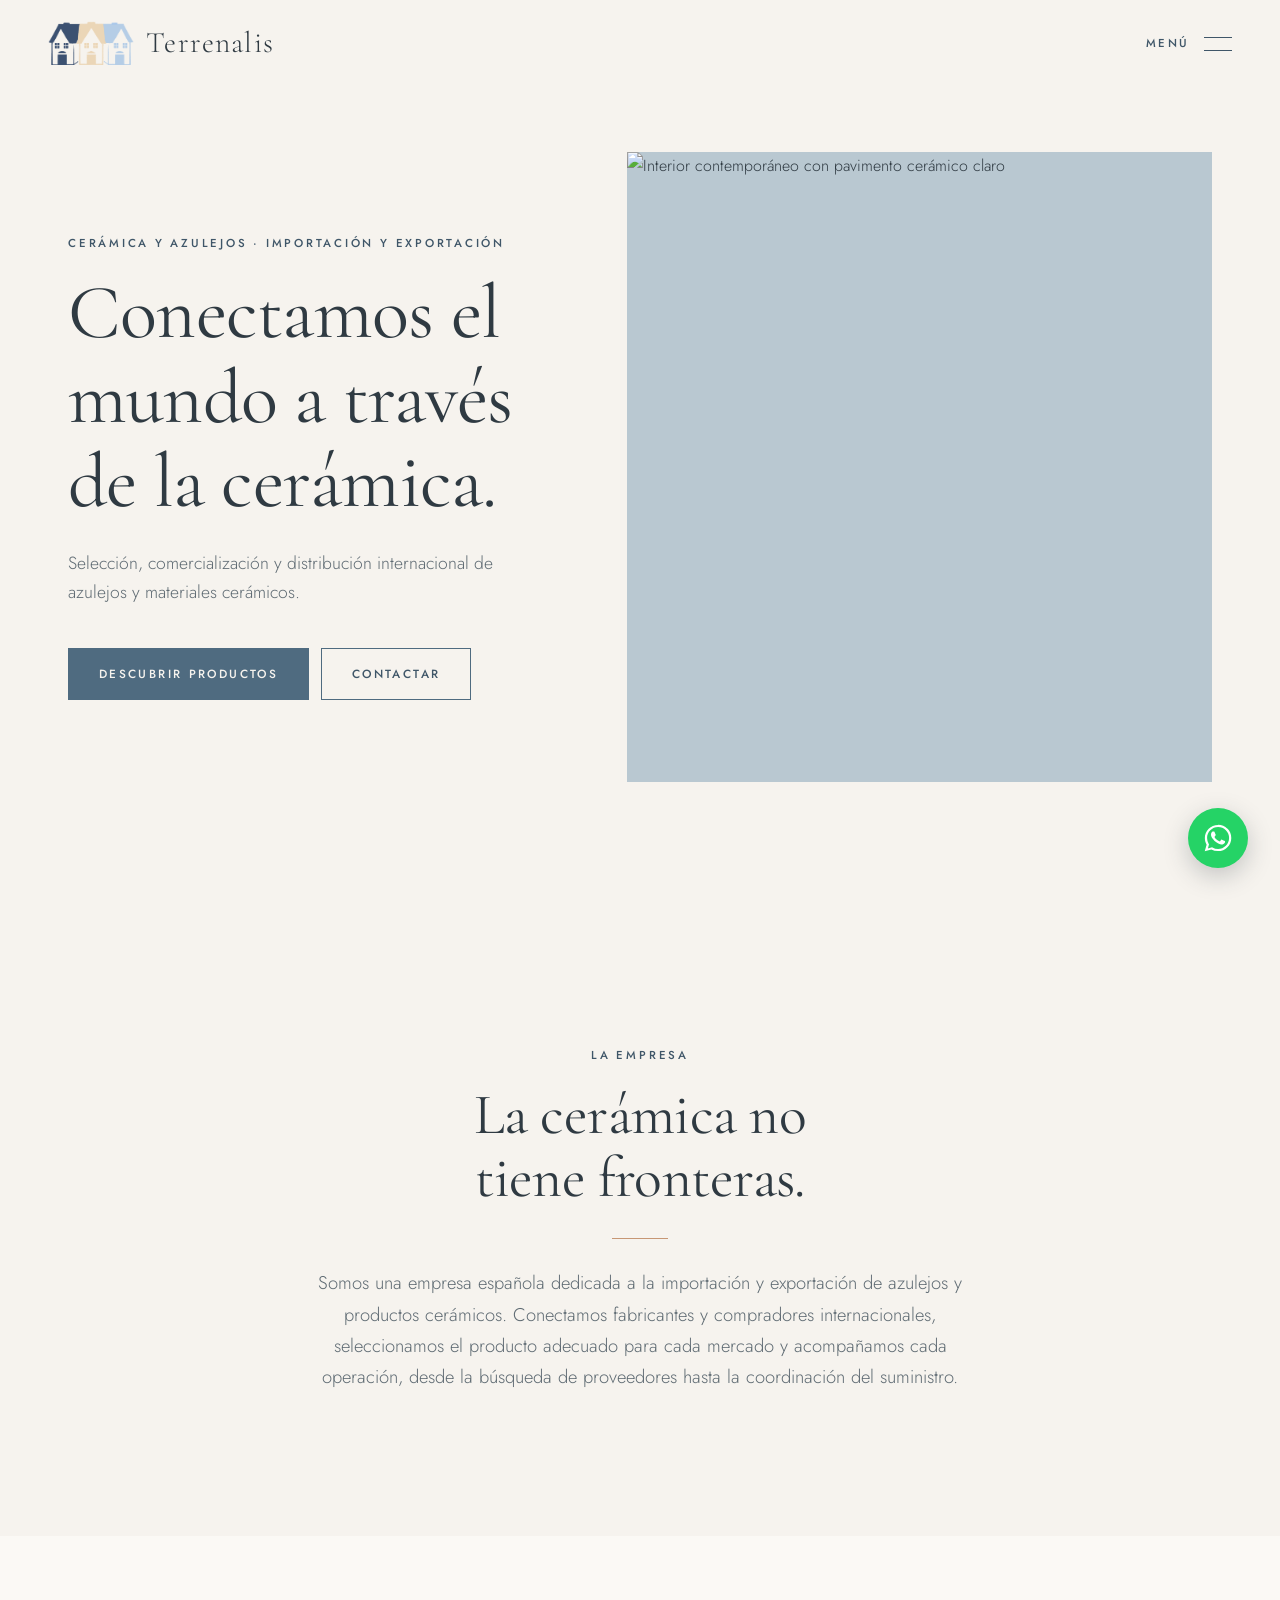
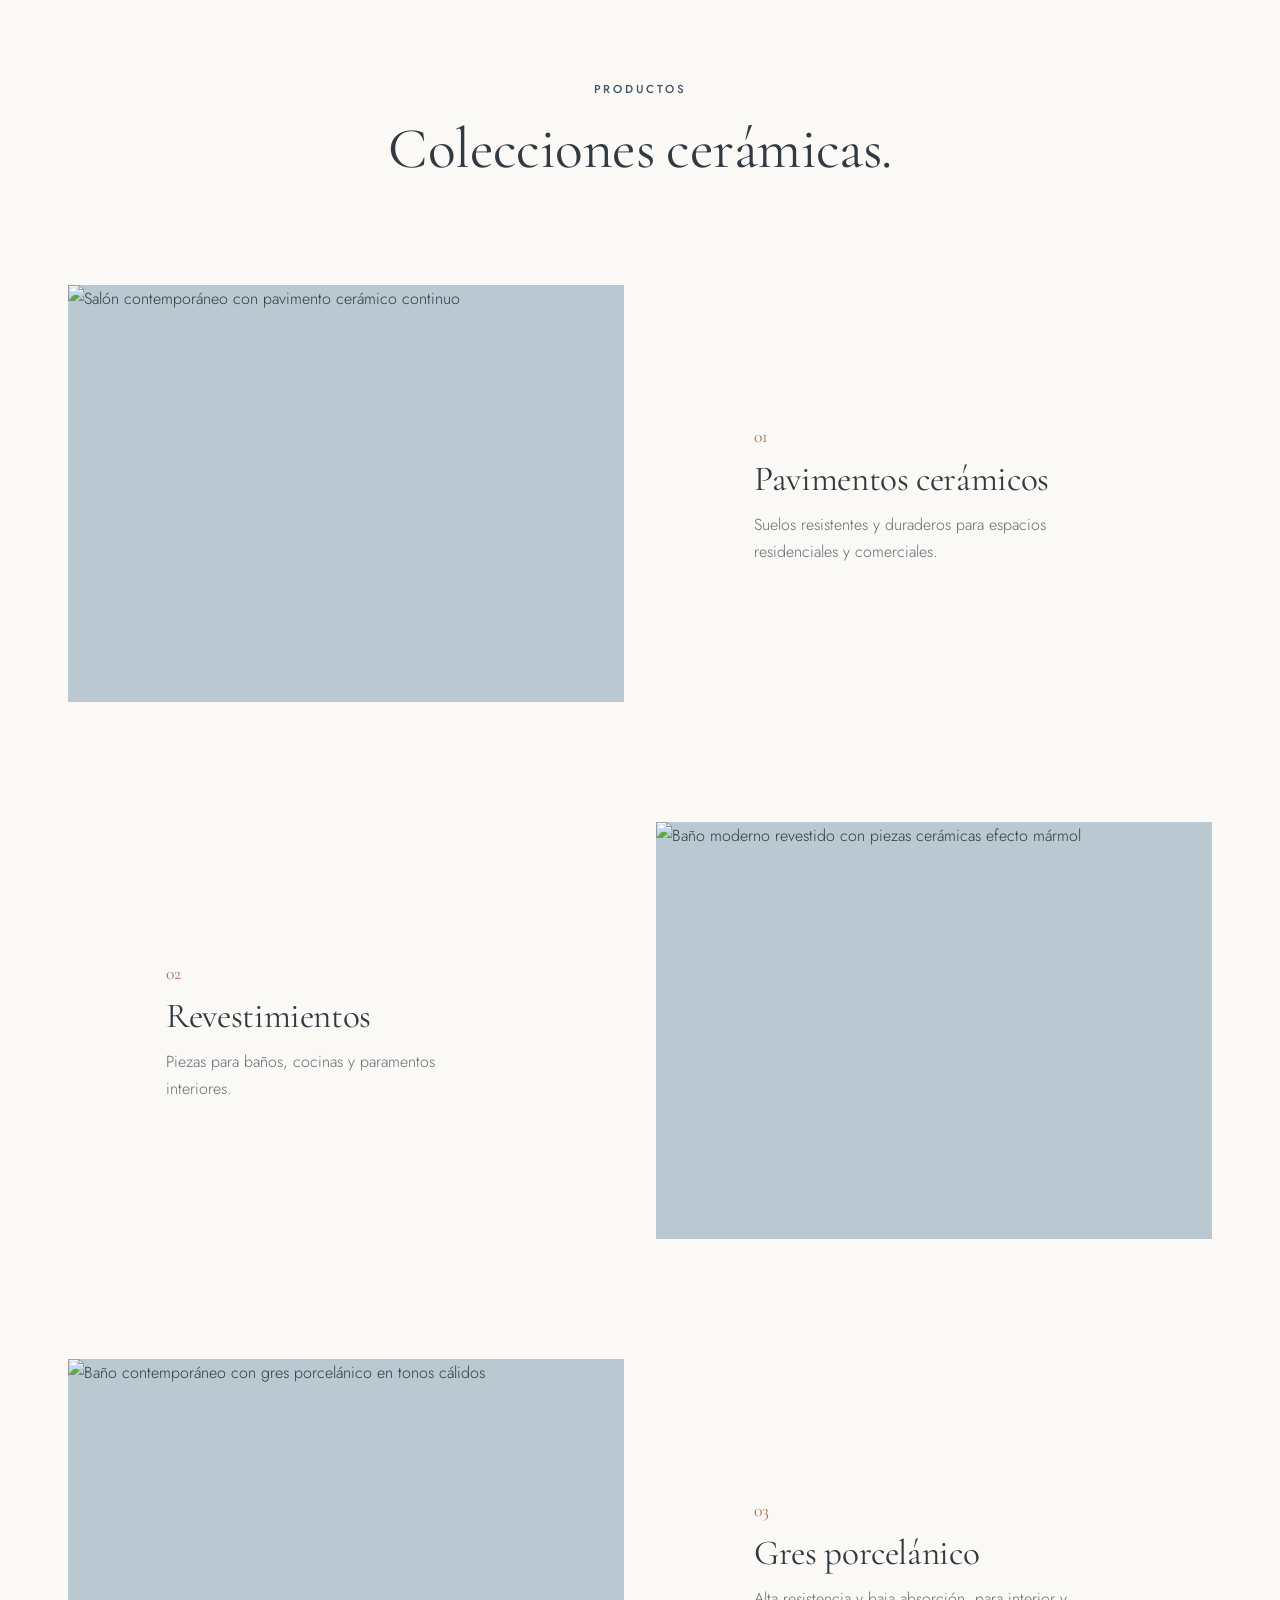
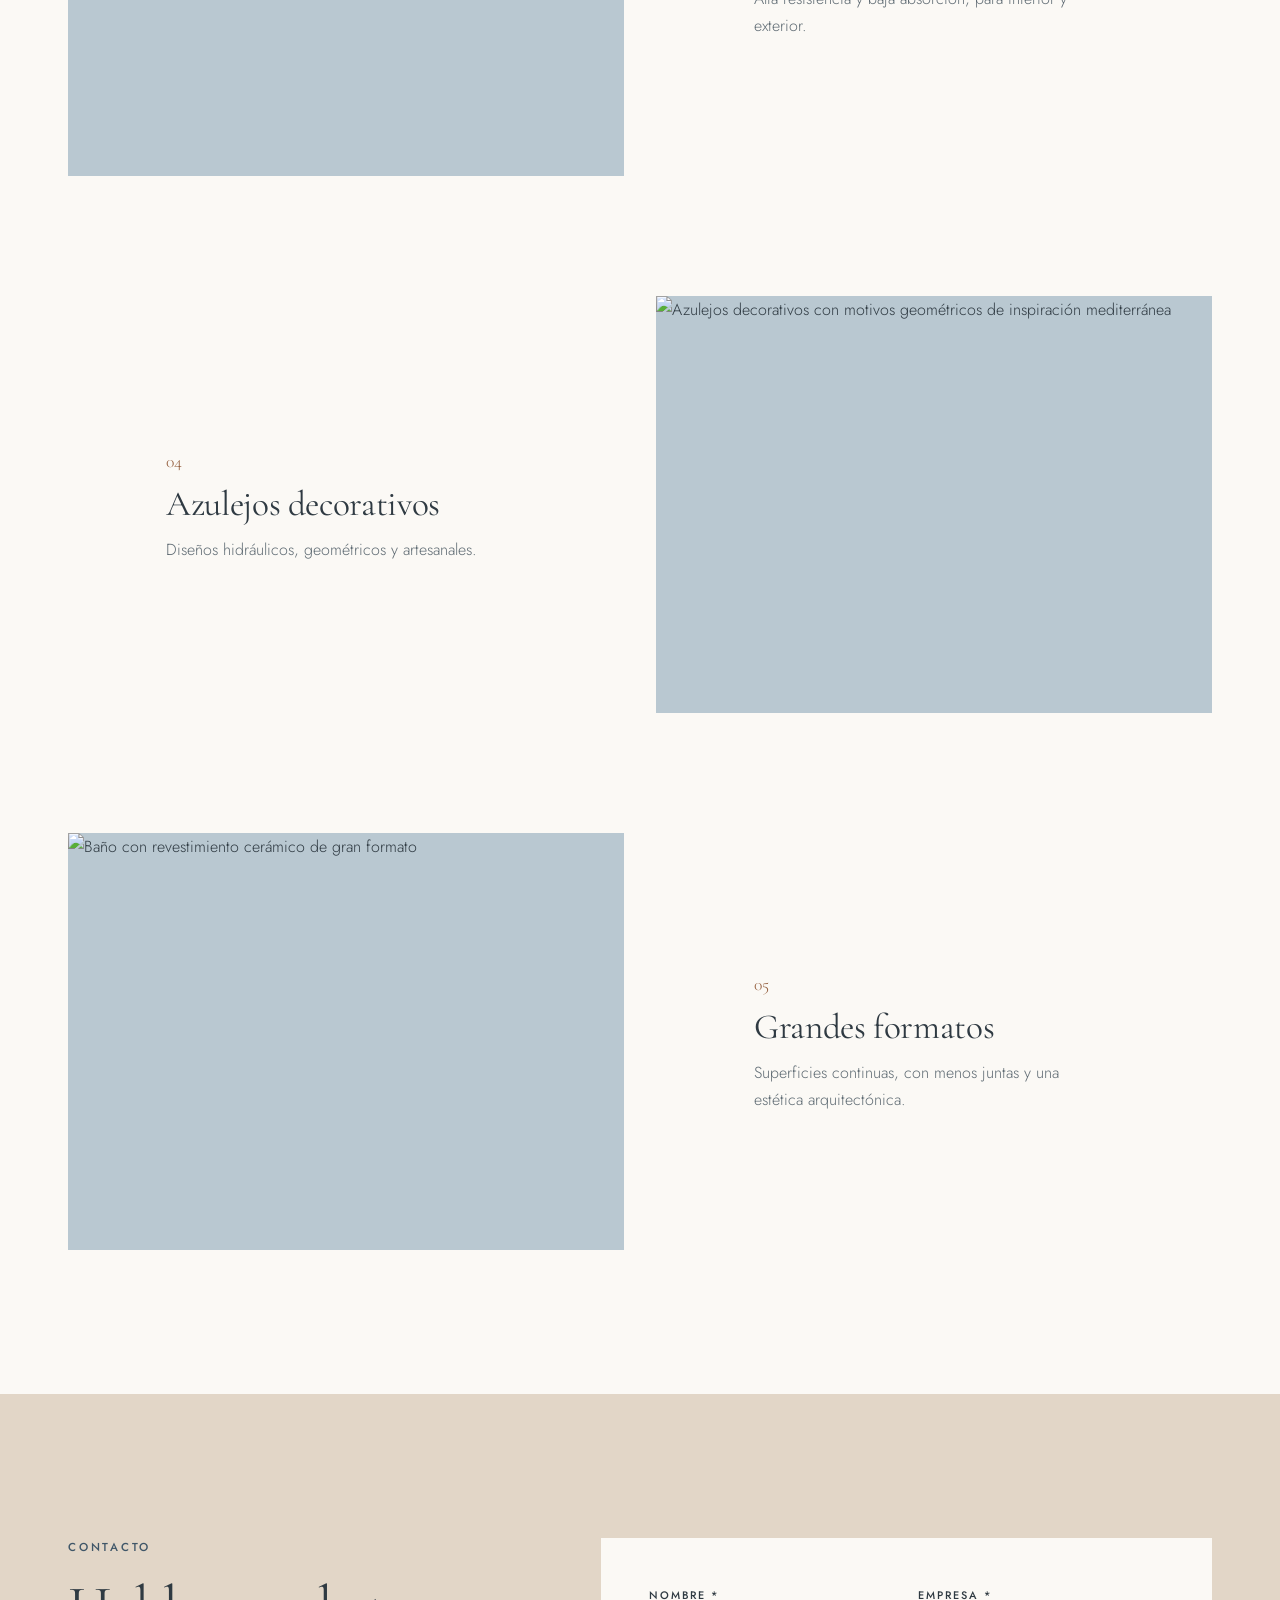
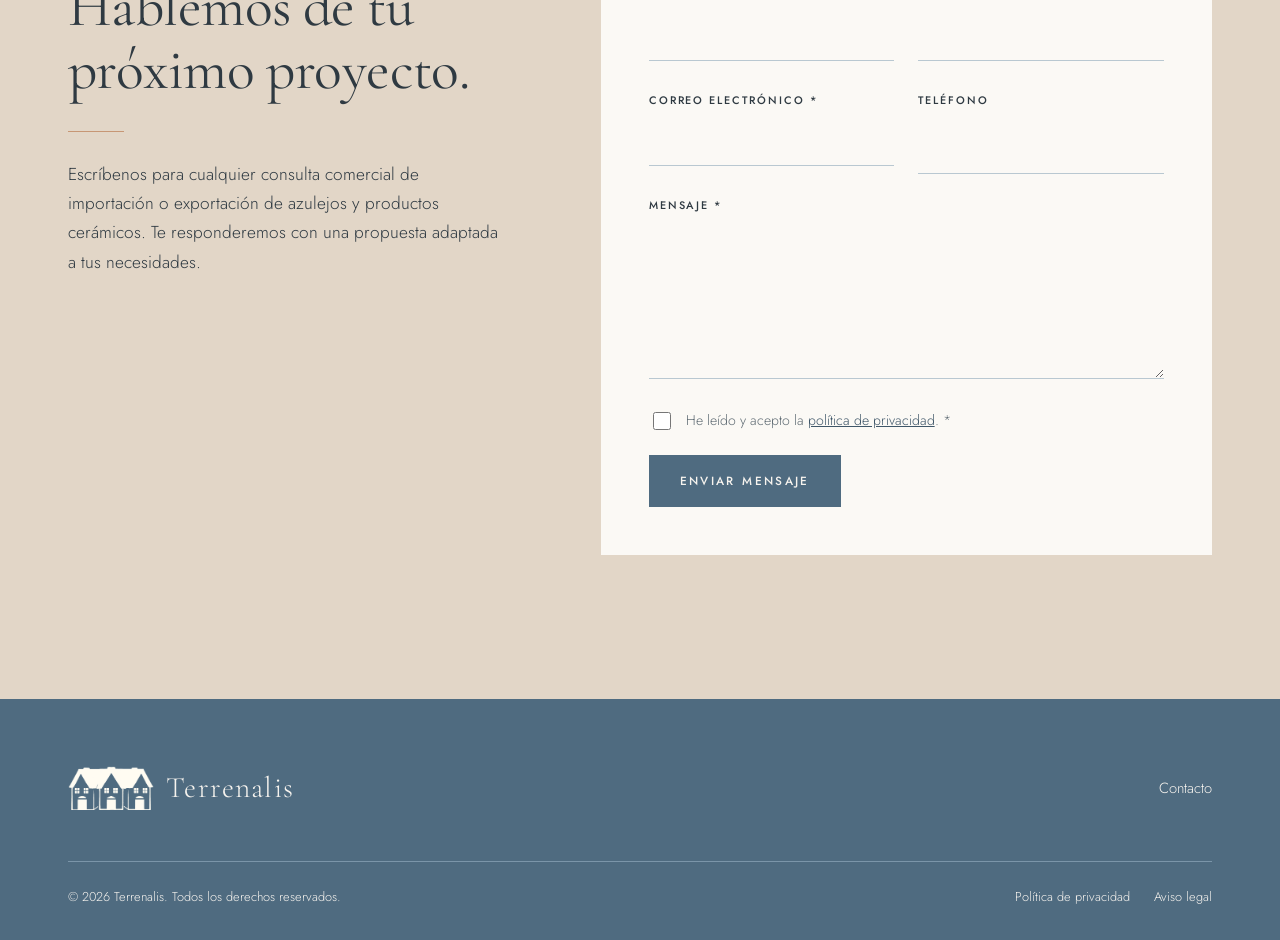
==== commit 62638883: "Paleta de los azulejos y fotos con menos protagonismo Colores tomados de la foto de referencia: azul" ====
--- a/index.html
+++ b/index.html
@@ -40,17 +40,20 @@
 
   <main>
     <!-- Hero -->
-    <section id="inicio" class="hero" style="background-image: url('https://images.unsplash.com/photo-1682184805271-11671b7ecf4c?auto=format&fit=crop&w=2000&q=80');">
-      <div class="container">
+    <section id="inicio" class="hero">
+      <div class="container hero-grid">
         <div class="hero-content">
           <span class="eyebrow">Cerámica y azulejos · Importación y exportación</span>
           <h1>Conectamos el mundo a través de la cerámica.</h1>
           <p>Selección, comercialización y distribución internacional de azulejos y materiales cerámicos.</p>
           <div class="hero-actions">
-            <a href="#productos" class="btn btn--light">Descubrir productos</a>
-            <a href="#contacto" class="btn btn--ghost-light">Contactar</a>
-          </div>
-        </div>
+            <a href="#productos" class="btn">Descubrir productos</a>
+            <a href="#contacto" class="btn btn--outline">Contactar</a>
+          </div>
+        </div>
+        <figure class="hero-media">
+          <img src="https://images.unsplash.com/photo-1682184805271-11671b7ecf4c?auto=format&fit=crop&w=1400&q=80" alt="Interior contemporáneo con pavimento cerámico claro" width="1400" height="933" fetchpriority="high">
+        </figure>
       </div>
     </section>
 
@@ -65,7 +68,7 @@
     </section>
 
     <!-- Productos -->
-    <section id="productos" class="section section--white">
+    <section id="productos" class="section section--light">
       <div class="container">
         <div class="section-head center reveal">
           <span class="eyebrow">Productos</span>
@@ -74,7 +77,7 @@
 
         <div class="categories">
           <article class="category reveal">
-            <figure><img src="https://images.unsplash.com/photo-1757924461488-ef9ad0670978?auto=format&fit=crop&w=1800&q=80" alt="Salón contemporáneo con pavimento cerámico continuo" loading="lazy"></figure>
+            <figure><img src="https://images.unsplash.com/photo-1757924461488-ef9ad0670978?auto=format&fit=crop&w=1200&q=80" alt="Salón contemporáneo con pavimento cerámico continuo" loading="lazy"></figure>
             <div class="category-text">
               <span class="category-num">01</span>
               <h3>Pavimentos cerámicos</h3>
@@ -83,7 +86,7 @@
           </article>
 
           <article class="category reveal">
-            <figure><img src="https://images.unsplash.com/photo-1771929662486-f793e08f0f16?auto=format&fit=crop&w=1800&q=80" alt="Baño moderno revestido con piezas cerámicas efecto mármol" loading="lazy"></figure>
+            <figure><img src="https://images.unsplash.com/photo-1771929662486-f793e08f0f16?auto=format&fit=crop&w=1200&q=80" alt="Baño moderno revestido con piezas cerámicas efecto mármol" loading="lazy"></figure>
             <div class="category-text">
               <span class="category-num">02</span>
               <h3>Revestimientos</h3>
@@ -92,7 +95,7 @@
           </article>
 
           <article class="category reveal">
-            <figure><img src="https://images.unsplash.com/photo-1781344334947-60c704bafd51?auto=format&fit=crop&w=1800&q=80" alt="Baño contemporáneo con gres porcelánico en tonos cálidos" loading="lazy"></figure>
+            <figure><img src="https://images.unsplash.com/photo-1781344334947-60c704bafd51?auto=format&fit=crop&w=1200&q=80" alt="Baño contemporáneo con gres porcelánico en tonos cálidos" loading="lazy"></figure>
             <div class="category-text">
               <span class="category-num">03</span>
               <h3>Gres porcelánico</h3>
@@ -101,7 +104,7 @@
           </article>
 
           <article class="category reveal">
-            <figure><img src="https://images.unsplash.com/photo-1541471943749-e5976783f6c3?auto=format&fit=crop&w=1800&q=80" alt="Azulejos decorativos con motivos geométricos de inspiración mediterránea" loading="lazy"></figure>
+            <figure><img src="https://images.unsplash.com/photo-1541471943749-e5976783f6c3?auto=format&fit=crop&w=1200&q=80" alt="Azulejos decorativos con motivos geométricos de inspiración mediterránea" loading="lazy"></figure>
             <div class="category-text">
               <span class="category-num">04</span>
               <h3>Azulejos decorativos</h3>
@@ -110,7 +113,7 @@
           </article>
 
           <article class="category reveal">
-            <figure><img src="https://images.unsplash.com/photo-1584622650111-993a426fbf0a?auto=format&fit=crop&w=1800&q=80" alt="Baño con revestimiento cerámico de gran formato" loading="lazy"></figure>
+            <figure><img src="https://images.unsplash.com/photo-1584622650111-993a426fbf0a?auto=format&fit=crop&w=1200&q=80" alt="Baño con revestimiento cerámico de gran formato" loading="lazy"></figure>
             <div class="category-text">
               <span class="category-num">05</span>
               <h3>Grandes formatos</h3>
@@ -122,7 +125,7 @@
     </section>
 
     <!-- Contacto -->
-    <section id="contacto" class="section section--beige">
+    <section id="contacto" class="section section--sand">
       <div class="container contact">
         <div class="contact-intro reveal">
           <span class="eyebrow">Contacto</span>
--- a/css/styles.css
+++ b/css/styles.css
@@ -1,16 +1,21 @@
 /* ==========================================================================
    Variables
+   Paleta tomada de los azulejos de referencia: azules pizarra,
+   crema y terracota.
    ========================================================================== */
 :root {
-  --ivory: #f7f3ec;
-  --beige: #ede4d6;
-  --sand: #d9c8ae;
-  --earth: #8a6a4f;
-  --brown: #3b2b20;
-  --text: #2e241c;
-  --muted: #6e6259;
-  --line: #ddd2c2;
-  --white: #fffdf9;
+  --cream: #f6f3ee;
+  --cream-light: #fbf9f5;
+  --sand: #e2d6c7;
+  --blue: #4f6b80;
+  --blue-deep: #3f5668;
+  --blue-mid: #7b95a9;
+  --blue-light: #b9c8d1;
+  --terracotta: #c79775;
+  --terracotta-deep: #935d3c;
+  --text: #2f3a42;
+  --muted: #5f6b73;
+  --line: #dcd6cc;
 
   --serif: "Cormorant Garamond", Georgia, "Times New Roman", serif;
   --sans: "Jost", system-ui, -apple-system, "Segoe UI", sans-serif;
@@ -50,7 +55,7 @@
   font-size: 1rem;
   line-height: 1.7;
   color: var(--text);
-  background: var(--ivory);
+  background: var(--cream);
   -webkit-font-smoothing: antialiased;
 }
 
@@ -58,7 +63,7 @@
 
 a { color: inherit; text-decoration: none; }
 
-:focus-visible { outline: 2px solid var(--earth); outline-offset: 3px; }
+:focus-visible { outline: 2px solid var(--blue); outline-offset: 3px; }
 
 /* ==========================================================================
    Tipografía
@@ -68,9 +73,9 @@
   font-weight: 400;
   line-height: 1.1;
   letter-spacing: -0.01em;
-  color: var(--brown);
-}
-h1 { font-size: clamp(2.6rem, 8vw, 5.4rem); }
+  color: var(--text);
+}
+h1 { font-size: clamp(2.6rem, 6.5vw, 4.8rem); }
 h2 { font-size: clamp(2.1rem, 5.5vw, 3.6rem); }
 h3 { font-size: clamp(1.6rem, 3.5vw, 2.2rem); }
 
@@ -82,7 +87,7 @@
   font-weight: 500;
   letter-spacing: 0.24em;
   text-transform: uppercase;
-  color: var(--earth);
+  color: var(--blue-deep);
 }
 
 .lead { font-size: 1.08rem; color: var(--muted); max-width: 62ch; }
@@ -90,7 +95,7 @@
 .divider {
   width: 56px;
   height: 1px;
-  background: var(--earth);
+  background: var(--terracotta);
   border: 0;
   margin: 28px 0;
 }
@@ -109,8 +114,8 @@
 .narrow { max-width: 820px; }
 
 .section { padding: var(--section-y) 0; }
-.section--beige { background: var(--beige); }
-.section--white { background: var(--white); }
+.section--sand { background: var(--sand); }
+.section--light { background: var(--cream-light); }
 
 .section-head { margin-bottom: 56px; }
 @media (min-width: 900px) { .section-head { margin-bottom: 104px; } }
@@ -125,9 +130,9 @@
   gap: 12px;
   min-height: 52px;
   padding: 0 30px;
-  border: 1px solid var(--brown);
-  background: var(--brown);
-  color: var(--ivory);
+  border: 1px solid var(--blue);
+  background: var(--blue);
+  color: var(--cream);
   font-family: var(--sans);
   font-size: 0.74rem;
   font-weight: 500;
@@ -136,13 +141,9 @@
   cursor: pointer;
   transition: background .3s var(--ease), color .3s var(--ease), border-color .3s var(--ease);
 }
-.btn:hover { background: var(--earth); border-color: var(--earth); }
-.btn--outline { background: transparent; color: var(--brown); }
-.btn--outline:hover { background: var(--brown); color: var(--ivory); border-color: var(--brown); }
-.btn--light { background: var(--ivory); border-color: var(--ivory); color: var(--brown); }
-.btn--light:hover { background: var(--sand); border-color: var(--sand); color: var(--brown); }
-.btn--ghost-light { background: transparent; border-color: rgba(247, 243, 236, .7); color: var(--ivory); }
-.btn--ghost-light:hover { background: var(--ivory); color: var(--brown); border-color: var(--ivory); }
+.btn:hover { background: var(--blue-deep); border-color: var(--blue-deep); }
+.btn--outline { background: transparent; color: var(--blue-deep); }
+.btn--outline:hover { background: var(--blue); color: var(--cream); border-color: var(--blue); }
 
 /* ==========================================================================
    Cabecera y menú
@@ -152,11 +153,11 @@
   inset: 0 0 auto 0;
   z-index: 50;
   height: var(--header-h);
-  background: var(--ivory);
+  background: var(--cream);
   border-bottom: 1px solid transparent;
   transition: border-color .3s var(--ease);
 }
-.site-header.is-scrolled { border-bottom-color: var(--line); }
+.site-header.is-scrolled { border-bottom-color: var(--blue-light); }
 .site-header .container {
   height: 100%;
   display: flex;
@@ -171,7 +172,7 @@
   font-family: var(--serif);
   font-size: 1.5rem;
   letter-spacing: 0.04em;
-  color: var(--brown);
+  color: var(--text);
 }
 @media (min-width: 900px) {
   .brand img { height: 44px; }
@@ -186,7 +187,7 @@
   border: 0;
   padding: 10px 0 10px 10px;
   cursor: pointer;
-  color: var(--brown);
+  color: var(--blue-deep);
   font-size: 0.72rem;
   font-weight: 500;
   letter-spacing: 0.22em;
@@ -217,7 +218,7 @@
   right: 0;
   bottom: 0;
   z-index: 40;
-  background: var(--ivory);
+  background: var(--cream);
   overflow-y: auto;
   opacity: 0;
   visibility: hidden;
@@ -237,7 +238,7 @@
   font-family: var(--serif);
   font-size: clamp(2rem, 6vw, 3.4rem);
   line-height: 1.1;
-  color: var(--brown);
+  color: var(--text);
   transition: color .3s var(--ease), padding-left .3s var(--ease);
 }
 .site-nav a::before {
@@ -245,42 +246,27 @@
   font-family: var(--sans);
   font-size: 0.72rem;
   letter-spacing: 0.2em;
-  color: var(--earth);
-}
-.site-nav a:hover { color: var(--earth); padding-left: 8px; }
+  color: var(--terracotta-deep);
+}
+.site-nav a:hover { color: var(--blue); padding-left: 8px; }
 @media (min-width: 900px) { .site-nav .container { padding-top: 72px; } }
 
 /* ==========================================================================
    Hero
    ========================================================================== */
-.hero {
-  position: relative;
-  min-height: 100svh;
-  display: flex;
-  align-items: flex-end;
-  padding: calc(var(--header-h) + 48px) 0 64px;
-  color: var(--ivory);
-  background: var(--brown) center / cover no-repeat;
-  isolation: isolate;
-}
-.hero::before {
-  content: "";
-  position: absolute;
-  inset: 0;
-  z-index: -1;
-  background:
-    linear-gradient(90deg, rgba(30, 22, 16, .78) 0%, rgba(30, 22, 16, .45) 55%, rgba(30, 22, 16, .2) 100%),
-    linear-gradient(0deg, rgba(30, 22, 16, .55) 0%, rgba(30, 22, 16, 0) 50%);
-}
-.hero .container { max-width: none; }
-.hero-content { max-width: 760px; }
-.hero .eyebrow { color: var(--sand); margin-bottom: 24px; }
-.hero h1 { color: var(--ivory); margin-bottom: 24px; }
-.hero p { font-size: 1.1rem; max-width: 48ch; color: rgba(247, 243, 236, .88); margin-bottom: 40px; }
+.hero { padding: calc(var(--header-h) + 40px) 0 var(--section-y); }
+.hero-grid { display: grid; gap: 48px; }
+.hero-content { max-width: 620px; }
+.hero h1 { margin-bottom: 24px; }
+.hero p { font-size: 1.1rem; max-width: 46ch; color: var(--muted); margin-bottom: 40px; }
 .hero-actions { display: flex; flex-direction: column; gap: 12px; }
+.hero-media { aspect-ratio: 4 / 3; overflow: hidden; background: var(--blue-light); }
+.hero-media img { width: 100%; height: 100%; object-fit: cover; }
 @media (min-width: 600px) { .hero-actions { flex-direction: row; } }
 @media (min-width: 900px) {
-  .hero { align-items: center; padding-bottom: 96px; }
+  .hero { padding-top: calc(var(--header-h) + 64px); padding-bottom: 120px; }
+  .hero-grid { grid-template-columns: 5fr 6fr; gap: 72px; align-items: center; }
+  .hero-media { aspect-ratio: auto; height: min(70svh, 640px); }
 }
 
 /* ==========================================================================
@@ -292,13 +278,12 @@
 /* ==========================================================================
    Productos
    ========================================================================== */
-.categories { display: grid; gap: 88px; }
-.category { display: grid; gap: 28px; }
+.categories { display: grid; gap: 72px; }
+.category { display: grid; gap: 24px; }
 .category figure {
-  margin: 0 calc(-1 * var(--gutter));
-  aspect-ratio: 4 / 3;
+  aspect-ratio: 3 / 2;
   overflow: hidden;
-  background: var(--sand);
+  background: var(--blue-light);
 }
 .category img {
   width: 100%;
@@ -307,28 +292,26 @@
   transition: transform 1.4s var(--ease);
 }
 .category:hover img { transform: scale(1.03); }
-.category-num { font-family: var(--serif); font-size: 1.1rem; color: var(--earth); display: block; margin-bottom: 8px; }
+.category-num { font-family: var(--serif); font-size: 1.1rem; color: var(--terracotta-deep); display: block; margin-bottom: 8px; }
 .category h3 { margin-bottom: 12px; }
 .category p { color: var(--muted); max-width: 36ch; }
 
-@media (min-width: 600px) {
-  .category figure { margin: 0; }
-}
-@media (min-width: 900px) {
-  .categories { gap: 168px; }
-  .category { grid-template-columns: repeat(12, 1fr); gap: 0 32px; align-items: end; }
-  .category figure { grid-column: 1 / span 8; grid-row: 1; aspect-ratio: 3 / 2; }
-  .category-text { grid-column: 10 / span 3; grid-row: 1; padding-bottom: 8px; }
-  .category:nth-child(even) figure { grid-column: 5 / span 8; }
-  .category:nth-child(even) .category-text { grid-column: 1 / span 3; }
+@media (min-width: 900px) {
+  .categories { gap: 120px; }
+  .category { grid-template-columns: repeat(12, 1fr); gap: 0 32px; align-items: center; }
+  .category figure { grid-column: 1 / span 6; grid-row: 1; aspect-ratio: 4 / 3; }
+  .category-text { grid-column: 8 / span 4; grid-row: 1; }
+  .category:nth-child(even) figure { grid-column: 7 / span 6; }
+  .category:nth-child(even) .category-text { grid-column: 2 / span 4; }
 }
 
 /* ==========================================================================
    Contacto
    ========================================================================== */
 .contact { display: grid; gap: 56px; }
+.section--sand .lead { color: var(--text); }
 .contact-details { margin-top: 40px; display: grid; gap: 18px; font-size: 0.95rem; }
-.contact-details dt { font-size: 0.68rem; font-weight: 500; letter-spacing: 0.18em; text-transform: uppercase; color: var(--earth); }
+.contact-details dt { font-size: 0.68rem; font-weight: 500; letter-spacing: 0.18em; text-transform: uppercase; color: var(--blue-deep); }
 .contact-details dd { color: var(--text); }
 .whatsapp-link { margin-top: 32px; }
 @media (min-width: 900px) {
@@ -336,7 +319,7 @@
   .contact-intro { position: sticky; top: calc(var(--header-h) + 40px); align-self: start; }
 }
 
-.form { display: grid; gap: 22px; background: var(--ivory); padding: 28px 20px; }
+.form { display: grid; gap: 22px; background: var(--cream-light); padding: 28px 20px; }
 @media (min-width: 600px) {
   .form { grid-template-columns: 1fr 1fr; padding: 48px; column-gap: 24px; }
   .form .full { grid-column: 1 / -1; }
@@ -347,29 +330,29 @@
   font-weight: 500;
   letter-spacing: 0.18em;
   text-transform: uppercase;
-  color: var(--brown);
+  color: var(--text);
 }
 .field input, .field textarea {
   width: 100%;
   min-height: 48px;
   padding: 10px 0;
   border: 0;
-  border-bottom: 1px solid var(--sand);
+  border-bottom: 1px solid var(--blue-light);
   border-radius: 0;
   background: transparent;
   font-weight: 300;
   transition: border-color .3s var(--ease);
 }
 .field textarea { min-height: 120px; resize: vertical; }
-.field input:focus, .field textarea:focus { outline: 0; border-bottom-color: var(--brown); }
+.field input:focus, .field textarea:focus { outline: 0; border-bottom-color: var(--blue); }
 .field .error { font-size: 0.8rem; color: #9b3b2a; }
 .field.is-invalid input, .field.is-invalid textarea { border-bottom-color: #9b3b2a; }
 
 .check { display: flex; gap: 12px; align-items: flex-start; font-size: 0.88rem; color: var(--muted); }
-.check input { width: 18px; height: 18px; margin-top: 3px; accent-color: var(--brown); flex: none; }
-.check a { text-decoration: underline; color: var(--brown); }
-
-.form-status { font-size: 0.92rem; padding: 14px 16px; background: var(--beige); border-left: 2px solid var(--earth); }
+.check input { width: 18px; height: 18px; margin-top: 3px; accent-color: var(--blue); flex: none; }
+.check a { text-decoration: underline; color: var(--blue-deep); }
+
+.form-status { font-size: 0.92rem; padding: 14px 16px; background: var(--sand); border-left: 2px solid var(--blue); }
 
 /* ==========================================================================
    Páginas legales
@@ -382,19 +365,20 @@
 .notice {
   margin: 24px 0 8px;
   padding: 16px 20px;
-  background: var(--beige);
-  border-left: 2px solid var(--earth);
+  background: var(--sand);
+  border-left: 2px solid var(--terracotta);
   font-size: 0.92rem;
 }
+.legal .notice { color: var(--text); }
 
 /* ==========================================================================
    Footer
    ========================================================================== */
-.site-footer { background: var(--brown); color: var(--sand); padding: 64px 0 32px; font-size: 0.92rem; }
-.site-footer .brand span { color: var(--ivory); }
-.site-footer .brand img { filter: brightness(0) invert(.92) sepia(.2); }
-.site-footer a { color: rgba(217, 200, 174, .9); transition: color .25s var(--ease); }
-.site-footer a:hover { color: var(--ivory); }
+.site-footer { background: var(--blue); color: var(--cream); padding: 64px 0 32px; font-size: 0.92rem; }
+.site-footer .brand span { color: var(--cream); }
+.site-footer .brand img { filter: brightness(0) invert(.96) sepia(.15); }
+.site-footer a { color: var(--cream); transition: opacity .25s var(--ease); }
+.site-footer a:hover { opacity: .75; }
 .footer-top { display: flex; flex-direction: column; gap: 28px; }
 .footer-contact { display: flex; flex-wrap: wrap; gap: 8px 32px; }
 .footer-bottom {
@@ -403,9 +387,8 @@
   gap: 12px;
   margin-top: 48px;
   padding-top: 24px;
-  border-top: 1px solid rgba(217, 200, 174, .2);
+  border-top: 1px solid var(--blue-mid);
   font-size: 0.8rem;
-  color: rgba(217, 200, 174, .7);
 }
 .footer-bottom ul { display: flex; flex-wrap: wrap; gap: 8px 24px; }
 @media (min-width: 900px) {
@@ -428,7 +411,7 @@
   border-radius: 50%;
   background: #25d366;
   color: #fff;
-  box-shadow: 0 8px 24px rgba(30, 22, 16, .25);
+  box-shadow: 0 8px 24px rgba(47, 58, 66, .25);
   transition: transform .3s var(--ease);
 }
 .whatsapp:hover { transform: scale(1.06); }
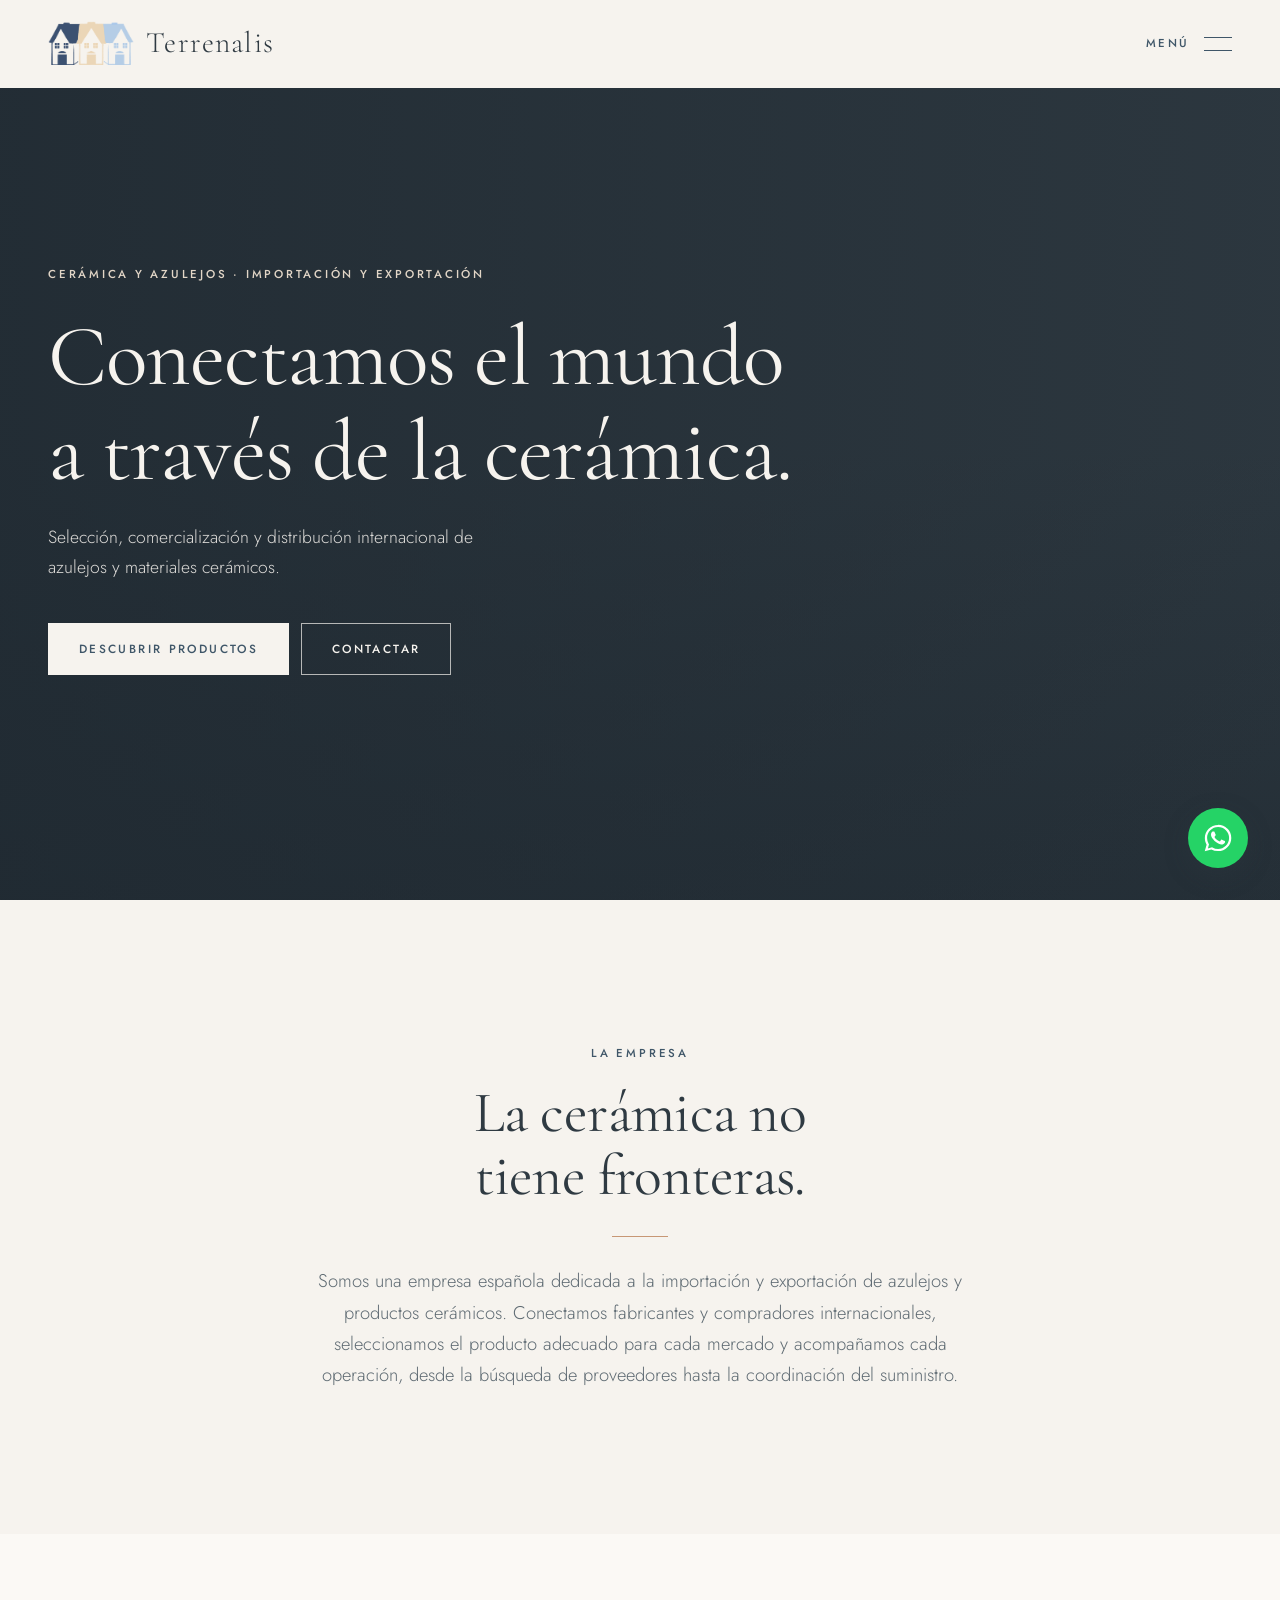
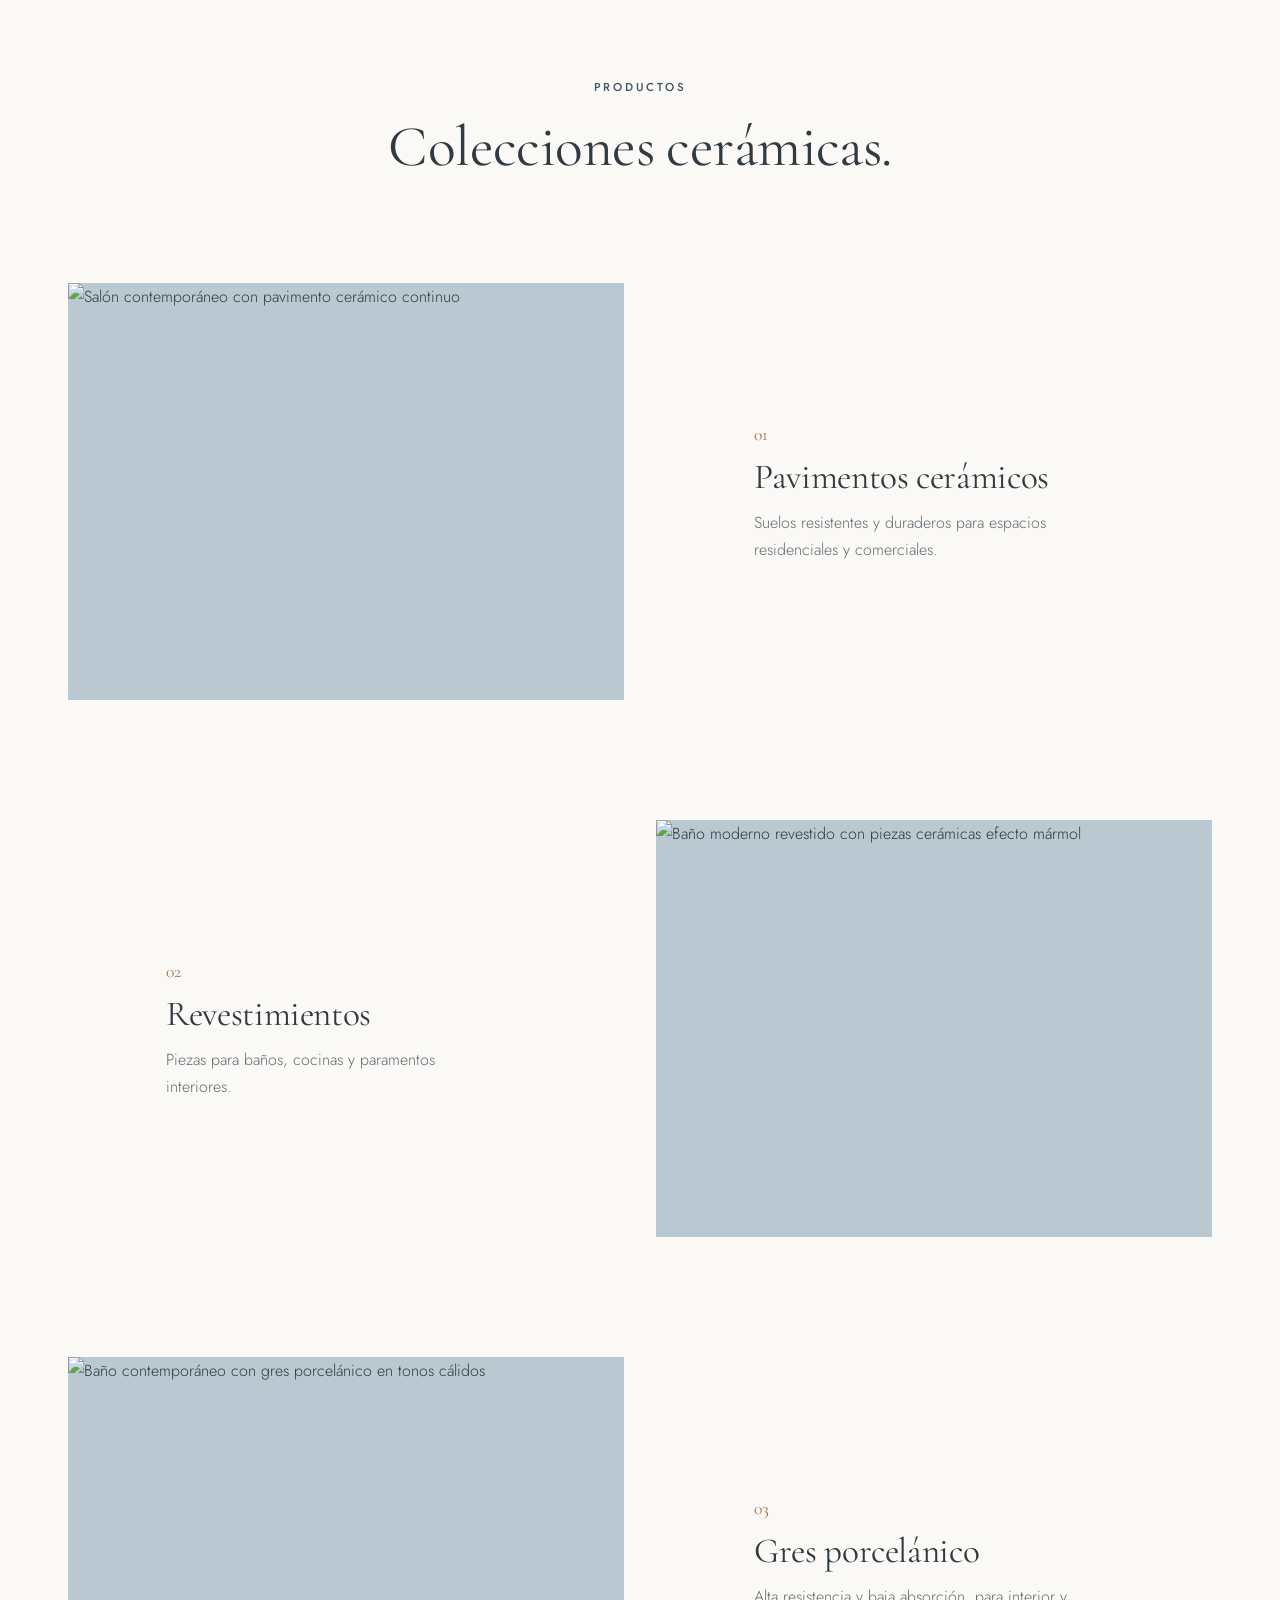
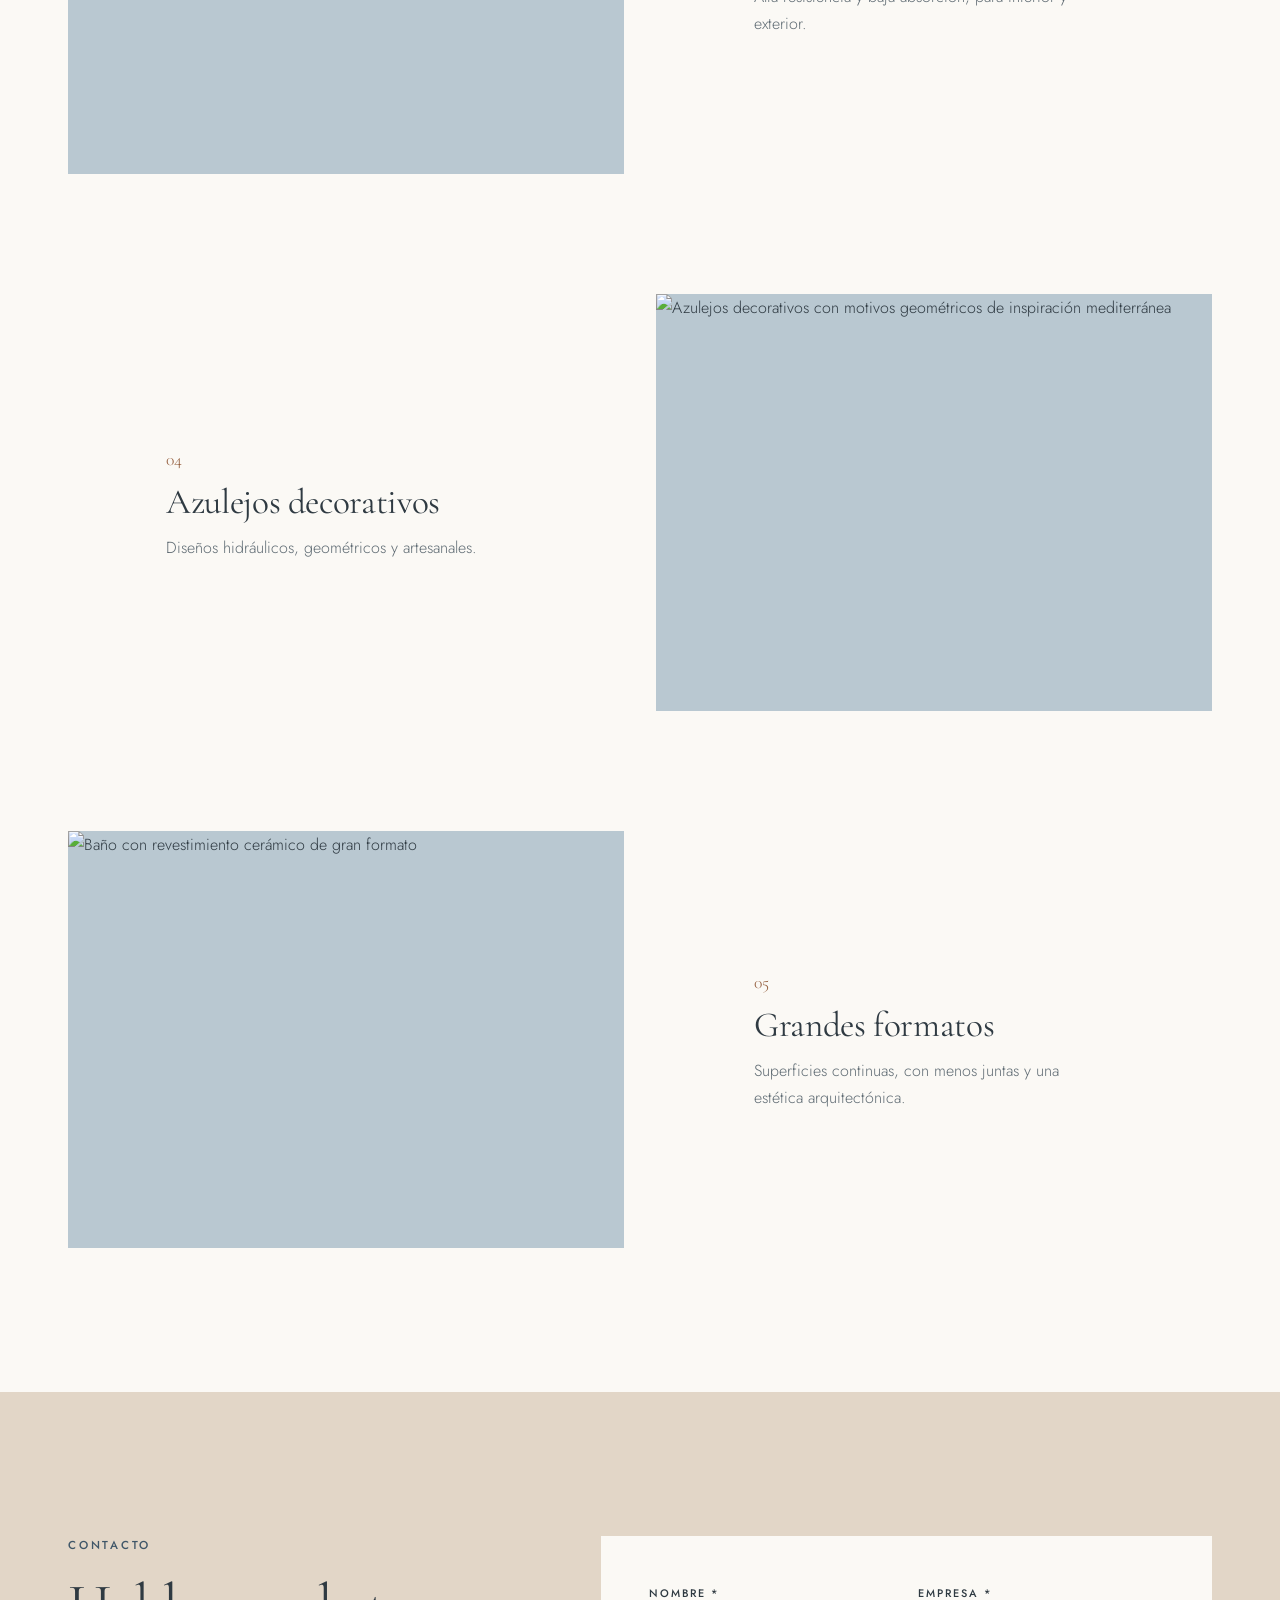
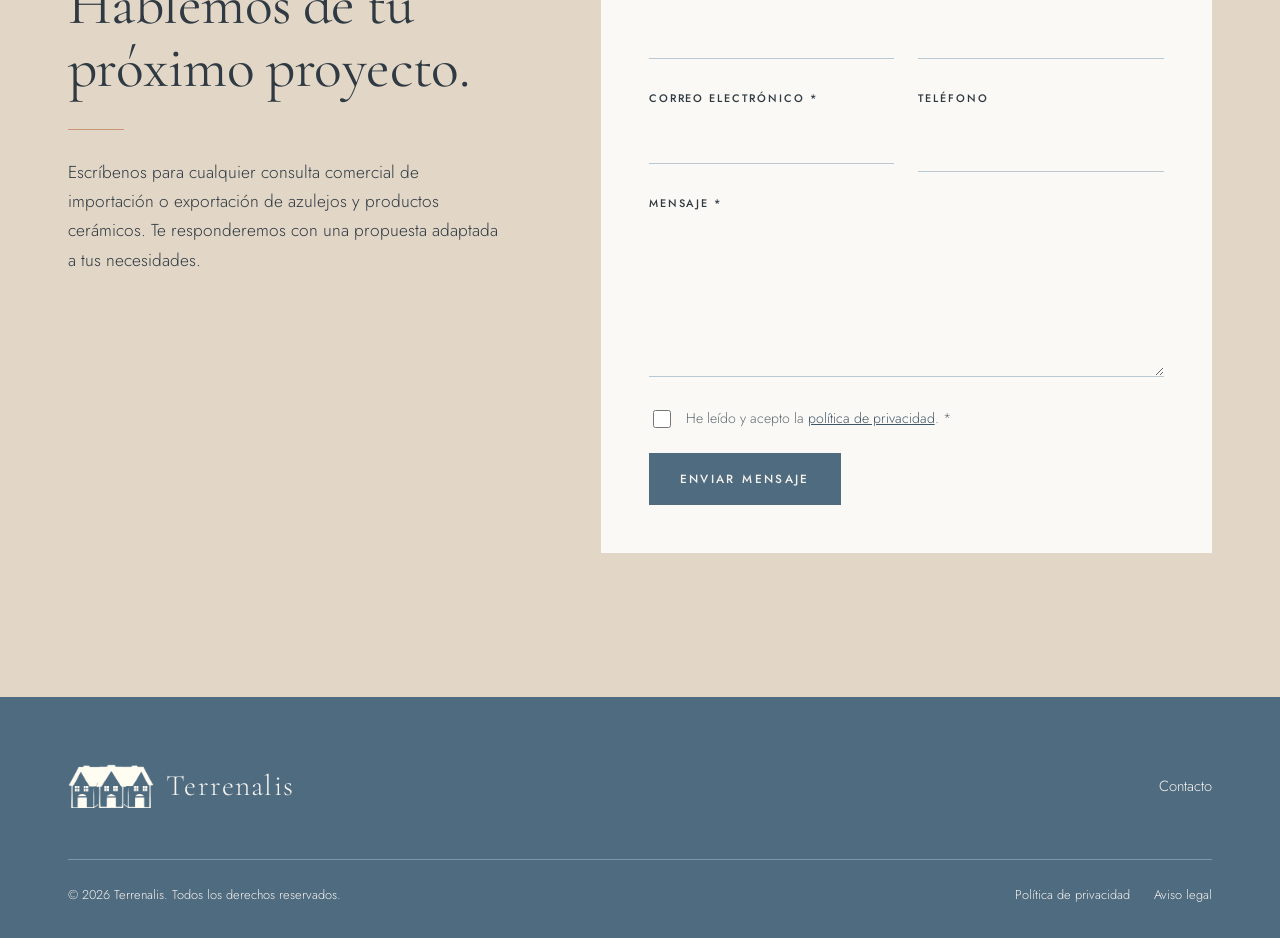
==== commit fd5ad31d: "Recupera la portada a pantalla completa con la nueva paleta Co-Authored-By: Claude Opus 5.5 <noreply" ====
--- a/index.html
+++ b/index.html
@@ -40,20 +40,17 @@
 
   <main>
     <!-- Hero -->
-    <section id="inicio" class="hero">
-      <div class="container hero-grid">
+    <section id="inicio" class="hero" style="background-image: url('https://images.unsplash.com/photo-1682184805271-11671b7ecf4c?auto=format&fit=crop&w=2000&q=80');">
+      <div class="container">
         <div class="hero-content">
           <span class="eyebrow">Cerámica y azulejos · Importación y exportación</span>
           <h1>Conectamos el mundo a través de la cerámica.</h1>
           <p>Selección, comercialización y distribución internacional de azulejos y materiales cerámicos.</p>
           <div class="hero-actions">
-            <a href="#productos" class="btn">Descubrir productos</a>
-            <a href="#contacto" class="btn btn--outline">Contactar</a>
-          </div>
-        </div>
-        <figure class="hero-media">
-          <img src="https://images.unsplash.com/photo-1682184805271-11671b7ecf4c?auto=format&fit=crop&w=1400&q=80" alt="Interior contemporáneo con pavimento cerámico claro" width="1400" height="933" fetchpriority="high">
-        </figure>
+            <a href="#productos" class="btn btn--light">Descubrir productos</a>
+            <a href="#contacto" class="btn btn--ghost-light">Contactar</a>
+          </div>
+        </div>
       </div>
     </section>
 
--- a/css/styles.css
+++ b/css/styles.css
@@ -144,6 +144,10 @@
 .btn:hover { background: var(--blue-deep); border-color: var(--blue-deep); }
 .btn--outline { background: transparent; color: var(--blue-deep); }
 .btn--outline:hover { background: var(--blue); color: var(--cream); border-color: var(--blue); }
+.btn--light { background: var(--cream); border-color: var(--cream); color: var(--blue-deep); }
+.btn--light:hover { background: var(--sand); border-color: var(--sand); color: var(--blue-deep); }
+.btn--ghost-light { background: transparent; border-color: rgba(246, 243, 238, .7); color: var(--cream); }
+.btn--ghost-light:hover { background: var(--cream); color: var(--blue-deep); border-color: var(--cream); }
 
 /* ==========================================================================
    Cabecera y menú
@@ -254,19 +258,34 @@
 /* ==========================================================================
    Hero
    ========================================================================== */
-.hero { padding: calc(var(--header-h) + 40px) 0 var(--section-y); }
-.hero-grid { display: grid; gap: 48px; }
-.hero-content { max-width: 620px; }
-.hero h1 { margin-bottom: 24px; }
-.hero p { font-size: 1.1rem; max-width: 46ch; color: var(--muted); margin-bottom: 40px; }
+.hero {
+  position: relative;
+  min-height: 100svh;
+  display: flex;
+  align-items: flex-end;
+  padding: calc(var(--header-h) + 48px) 0 64px;
+  color: var(--cream);
+  background: var(--text) center / cover no-repeat;
+  isolation: isolate;
+}
+.hero::before {
+  content: "";
+  position: absolute;
+  inset: 0;
+  z-index: -1;
+  background:
+    linear-gradient(90deg, rgba(31, 41, 49, .78) 0%, rgba(31, 41, 49, .45) 55%, rgba(31, 41, 49, .2) 100%),
+    linear-gradient(0deg, rgba(31, 41, 49, .55) 0%, rgba(31, 41, 49, 0) 50%);
+}
+.hero .container { max-width: none; }
+.hero-content { max-width: 760px; }
+.hero .eyebrow { color: var(--sand); margin-bottom: 24px; }
+.hero h1 { font-size: clamp(2.6rem, 8vw, 5.4rem); color: var(--cream); margin-bottom: 24px; }
+.hero p { font-size: 1.1rem; max-width: 48ch; color: rgba(246, 243, 238, .88); margin-bottom: 40px; }
 .hero-actions { display: flex; flex-direction: column; gap: 12px; }
-.hero-media { aspect-ratio: 4 / 3; overflow: hidden; background: var(--blue-light); }
-.hero-media img { width: 100%; height: 100%; object-fit: cover; }
 @media (min-width: 600px) { .hero-actions { flex-direction: row; } }
 @media (min-width: 900px) {
-  .hero { padding-top: calc(var(--header-h) + 64px); padding-bottom: 120px; }
-  .hero-grid { grid-template-columns: 5fr 6fr; gap: 72px; align-items: center; }
-  .hero-media { aspect-ratio: auto; height: min(70svh, 640px); }
+  .hero { align-items: center; padding-bottom: 96px; }
 }
 
 /* ==========================================================================
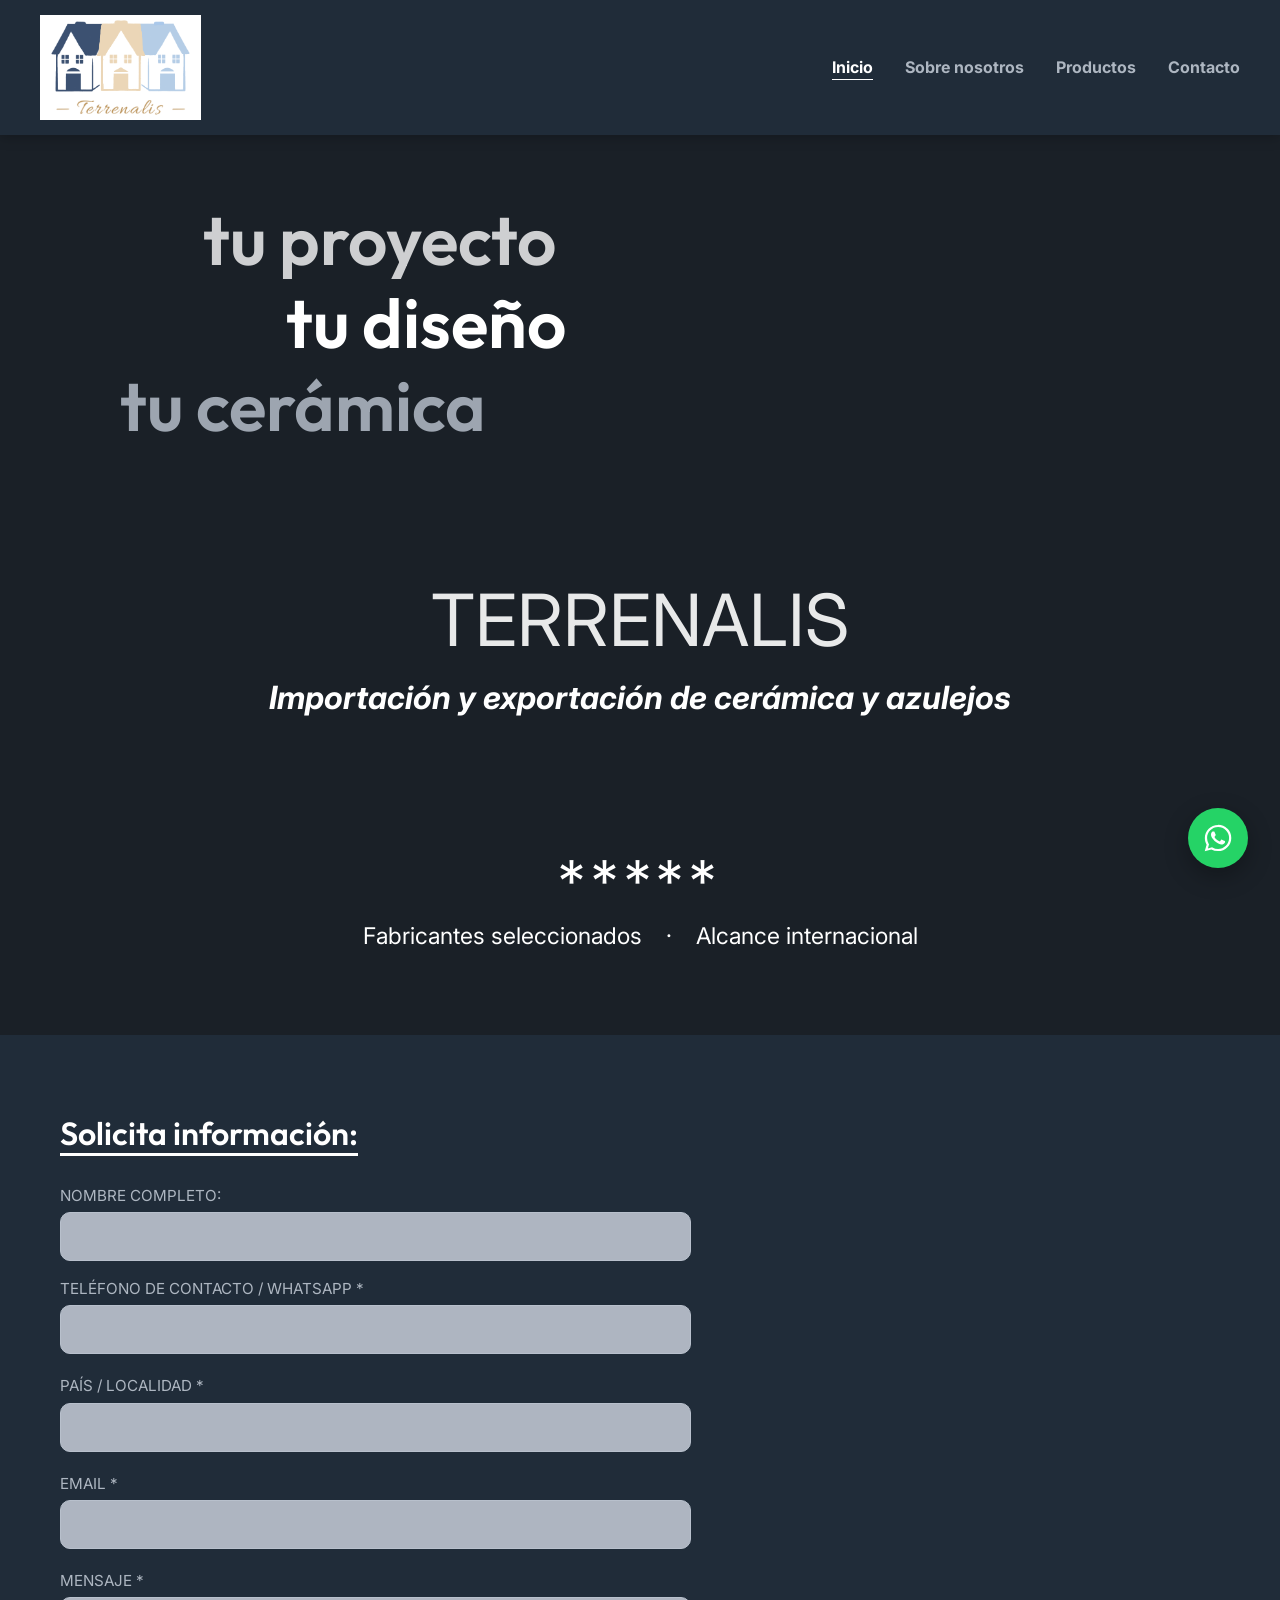
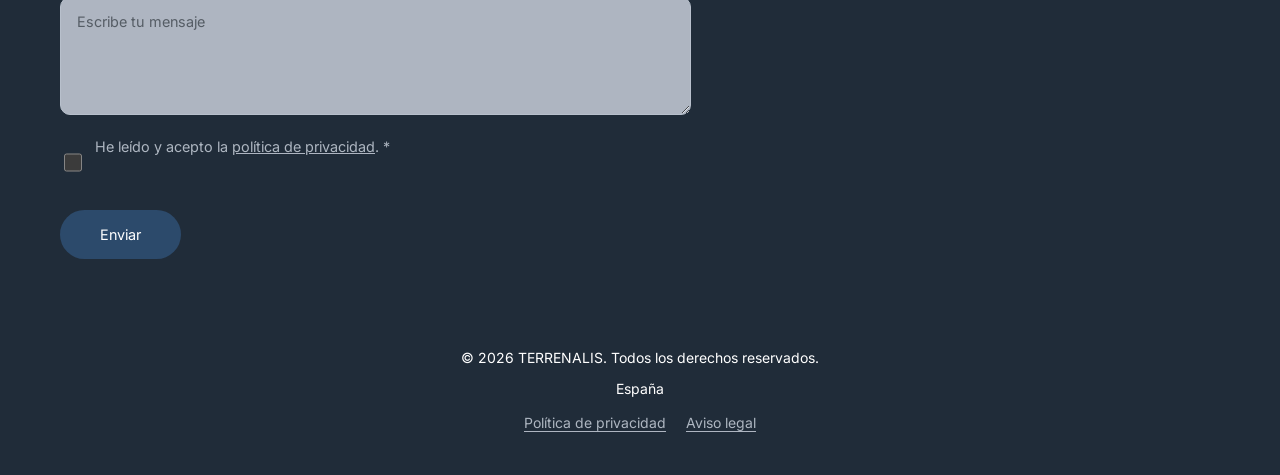
==== commit 7473c75c: "Rediseña la web con la estructura de la referencia Cabecera azul oscura con el logo y menú, portada " ====
--- a/index.html
+++ b/index.html
@@ -4,201 +4,121 @@
   <meta charset="UTF-8">
   <meta name="viewport" content="width=device-width, initial-scale=1.0">
   <title>Terrenalis · Importación y exportación de cerámica y azulejos</title>
-  <meta name="description" content="Terrenalis conecta fabricantes y compradores internacionales de azulejos, baldosas cerámicas, gres porcelánico y revestimientos.">
+  <meta name="description" content="Terrenalis: importación y exportación de azulejos, baldosas cerámicas, gres porcelánico y revestimientos.">
   <link rel="icon" href="assets/img/favicon.ico" sizes="any">
   <link rel="icon" href="assets/img/favicon-32.png" type="image/png">
   <link rel="apple-touch-icon" href="assets/img/apple-touch-icon.png">
   <link rel="preconnect" href="https://fonts.googleapis.com">
   <link rel="preconnect" href="https://fonts.gstatic.com" crossorigin>
-  <link href="https://fonts.googleapis.com/css2?family=Cormorant+Garamond:ital,wght@0,400;0,500;1,400&family=Jost:wght@300;400;500&display=swap" rel="stylesheet">
+  <link href="https://fonts.googleapis.com/css2?family=Inter:ital,wght@0,400;0,500;0,700;1,700&family=Outfit:wght@600&display=swap" rel="stylesheet">
   <link rel="stylesheet" href="css/styles.css">
 </head>
 <body>
   <header class="site-header">
     <div class="container">
-      <a href="#inicio" class="brand" aria-label="Terrenalis, ir al inicio">
-        <img src="assets/img/logo-mark.png" alt="" width="435" height="222">
-        <span>Terrenalis</span>
+      <a href="index.html" class="brand" aria-label="Terrenalis, ir al inicio">
+        <img src="assets/img/logo.png" alt="Terrenalis" width="435" height="300">
       </a>
-      <button class="menu-toggle" type="button" aria-expanded="false" aria-controls="site-nav">
-        <span class="label">Menú</span>
-        <span class="burger" aria-hidden="true"></span>
+      <button class="menu-toggle" type="button" aria-expanded="false" aria-controls="site-nav" aria-label="Abrir menú">
+        <span class="burger" aria-hidden="true"><span></span></span>
       </button>
+      <nav id="site-nav" class="site-nav" aria-label="Principal">
+        <ul>
+          <li><a href="index.html" aria-current="page">Inicio</a></li>
+          <li><a href="pages/sobre-nosotros.html">Sobre nosotros</a></li>
+          <li><a href="pages/productos.html">Productos</a></li>
+          <li><a href="pages/contacto.html">Contacto</a></li>
+        </ul>
+      </nav>
     </div>
   </header>
 
-  <nav id="site-nav" class="site-nav" aria-label="Principal">
-    <div class="container">
-      <ol>
-        <li><a href="#inicio">Inicio</a></li>
-        <li><a href="#empresa">Empresa</a></li>
-        <li><a href="#productos">Productos</a></li>
-        <li><a href="#contacto">Contacto</a></li>
-      </ol>
-    </div>
-  </nav>
-
   <main>
-    <!-- Hero -->
-    <section id="inicio" class="hero" style="background-image: url('https://images.unsplash.com/photo-1682184805271-11671b7ecf4c?auto=format&fit=crop&w=2000&q=80');">
+    <section class="hero photo-bg" style="background-image: url('https://images.unsplash.com/photo-1781795414968-8ece31826420?auto=format&fit=crop&w=1920&q=80');">
       <div class="container">
-        <div class="hero-content">
-          <span class="eyebrow">Cerámica y azulejos · Importación y exportación</span>
-          <h1>Conectamos el mundo a través de la cerámica.</h1>
-          <p>Selección, comercialización y distribución internacional de azulejos y materiales cerámicos.</p>
-          <div class="hero-actions">
-            <a href="#productos" class="btn btn--light">Descubrir productos</a>
-            <a href="#contacto" class="btn btn--ghost-light">Contactar</a>
-          </div>
+        <div class="hero-slogans" aria-hidden="true">
+          <p class="s1">tu proyecto</p>
+          <p class="s2">tu diseño</p>
+          <p class="s3">tu cerámica</p>
+        </div>
+        <div class="hero-title">
+          <h1>Terrenalis</h1>
+          <p>Importación y exportación de cerámica y azulejos</p>
+        </div>
+        <div class="hero-badges">
+          <p class="stars" aria-hidden="true">*****</p>
+          <ul>
+            <li>Fabricantes seleccionados</li>
+            <li>Alcance internacional</li>
+          </ul>
         </div>
       </div>
     </section>
 
-    <!-- Presentación corporativa -->
-    <section id="empresa" class="section intro">
-      <div class="container narrow center reveal">
-        <span class="eyebrow">La empresa</span>
-        <h2>La cerámica no tiene fronteras.</h2>
-        <hr class="divider">
-        <p class="lead">Somos una empresa española dedicada a la importación y exportación de azulejos y productos cerámicos. Conectamos fabricantes y compradores internacionales, seleccionamos el producto adecuado para cada mercado y acompañamos cada operación, desde la búsqueda de proveedores hasta la coordinación del suministro.</p>
-      </div>
-    </section>
+    <section id="contacto" class="contact">
+      <div class="container">
+        <h2>Solicita información:</h2>
 
-    <!-- Productos -->
-    <section id="productos" class="section section--light">
-      <div class="container">
-        <div class="section-head center reveal">
-          <span class="eyebrow">Productos</span>
-          <h2>Colecciones cerámicas.</h2>
-        </div>
-
-        <div class="categories">
-          <article class="category reveal">
-            <figure><img src="https://images.unsplash.com/photo-1757924461488-ef9ad0670978?auto=format&fit=crop&w=1200&q=80" alt="Salón contemporáneo con pavimento cerámico continuo" loading="lazy"></figure>
-            <div class="category-text">
-              <span class="category-num">01</span>
-              <h3>Pavimentos cerámicos</h3>
-              <p>Suelos resistentes y duraderos para espacios residenciales y comerciales.</p>
-            </div>
-          </article>
-
-          <article class="category reveal">
-            <figure><img src="https://images.unsplash.com/photo-1771929662486-f793e08f0f16?auto=format&fit=crop&w=1200&q=80" alt="Baño moderno revestido con piezas cerámicas efecto mármol" loading="lazy"></figure>
-            <div class="category-text">
-              <span class="category-num">02</span>
-              <h3>Revestimientos</h3>
-              <p>Piezas para baños, cocinas y paramentos interiores.</p>
-            </div>
-          </article>
-
-          <article class="category reveal">
-            <figure><img src="https://images.unsplash.com/photo-1781344334947-60c704bafd51?auto=format&fit=crop&w=1200&q=80" alt="Baño contemporáneo con gres porcelánico en tonos cálidos" loading="lazy"></figure>
-            <div class="category-text">
-              <span class="category-num">03</span>
-              <h3>Gres porcelánico</h3>
-              <p>Alta resistencia y baja absorción, para interior y exterior.</p>
-            </div>
-          </article>
-
-          <article class="category reveal">
-            <figure><img src="https://images.unsplash.com/photo-1541471943749-e5976783f6c3?auto=format&fit=crop&w=1200&q=80" alt="Azulejos decorativos con motivos geométricos de inspiración mediterránea" loading="lazy"></figure>
-            <div class="category-text">
-              <span class="category-num">04</span>
-              <h3>Azulejos decorativos</h3>
-              <p>Diseños hidráulicos, geométricos y artesanales.</p>
-            </div>
-          </article>
-
-          <article class="category reveal">
-            <figure><img src="https://images.unsplash.com/photo-1584622650111-993a426fbf0a?auto=format&fit=crop&w=1200&q=80" alt="Baño con revestimiento cerámico de gran formato" loading="lazy"></figure>
-            <div class="category-text">
-              <span class="category-num">05</span>
-              <h3>Grandes formatos</h3>
-              <p>Superficies continuas, con menos juntas y una estética arquitectónica.</p>
-            </div>
-          </article>
-        </div>
-      </div>
-    </section>
-
-    <!-- Contacto -->
-    <section id="contacto" class="section section--sand">
-      <div class="container contact">
-        <div class="contact-intro reveal">
-          <span class="eyebrow">Contacto</span>
-          <h2>Hablemos de tu próximo proyecto.</h2>
-          <hr class="divider">
-          <p class="lead">Escríbenos para cualquier consulta comercial de importación o exportación de azulejos y productos cerámicos. Te responderemos con una propuesta adaptada a tus necesidades.</p>
-          <dl class="contact-details">
-            <div data-contact-row><dt>Correo</dt><dd><a data-contact="email" href="#"></a></dd></div>
-            <div data-contact-row><dt>Teléfono</dt><dd><a data-contact="phone" href="#"></a></dd></div>
-            <div data-contact-row><dt>Dirección</dt><dd data-contact="address"></dd></div>
-          </dl>
-          <a href="#" class="btn btn--outline whatsapp-link" data-whatsapp hidden>Escríbenos por WhatsApp</a>
-        </div>
-
-        <form id="contact-form" class="form reveal" novalidate>
+        <form id="contact-form" class="form" novalidate>
           <div class="field">
-            <label for="nombre">Nombre *</label>
-            <input id="nombre" name="nombre" type="text" autocomplete="name" required>
+            <label for="nombre">Nombre completo:</label>
+            <input id="nombre" name="nombre" type="text" autocomplete="name">
+          </div>
+          <div class="field">
+            <label for="telefono">Teléfono de contacto / WhatsApp *</label>
+            <input id="telefono" name="telefono" type="tel" autocomplete="tel" required>
             <span class="error" aria-live="polite"></span>
           </div>
           <div class="field">
-            <label for="empresa">Empresa *</label>
-            <input id="empresa" name="empresa" type="text" autocomplete="organization" required>
+            <label for="pais">País / Localidad *</label>
+            <input id="pais" name="pais" type="text" autocomplete="country-name" required>
             <span class="error" aria-live="polite"></span>
           </div>
           <div class="field">
-            <label for="email">Correo electrónico *</label>
+            <label for="email">Email *</label>
             <input id="email" name="email" type="email" autocomplete="email" required>
             <span class="error" aria-live="polite"></span>
           </div>
           <div class="field">
-            <label for="telefono">Teléfono</label>
-            <input id="telefono" name="telefono" type="tel" autocomplete="tel">
-          </div>
-          <div class="field full">
             <label for="mensaje">Mensaje *</label>
-            <textarea id="mensaje" name="mensaje" rows="5" required></textarea>
+            <textarea id="mensaje" name="mensaje" rows="4" placeholder="Escribe tu mensaje" required></textarea>
             <span class="error" aria-live="polite"></span>
           </div>
-          <div class="full">
+          <div class="field">
             <label class="check">
               <input type="checkbox" name="privacidad" required>
               <span>He leído y acepto la <a href="pages/privacidad.html">política de privacidad</a>. *</span>
             </label>
-            <div class="field"><span class="error" aria-live="polite"></span></div>
+            <span class="error" aria-live="polite"></span>
           </div>
-          <div class="full">
-            <button type="submit" class="btn">Enviar mensaje</button>
+          <button type="submit" class="btn">Enviar</button>
+          <p class="form-status" role="status" hidden></p>
+        </form>
+
+        <div class="contact-info">
+          <p class="phone" data-contact-row>
+            <a href="#" class="wa-icon" data-whatsapp aria-label="Escríbenos por WhatsApp"><svg viewBox="0 0 24 24" fill="currentColor" aria-hidden="true"><path d="M17.47 14.38c-.3-.15-1.76-.87-2.03-.97-.27-.1-.47-.15-.67.15-.2.3-.77.97-.94 1.17-.17.2-.35.22-.65.07-.3-.15-1.26-.46-2.4-1.48-.89-.79-1.49-1.77-1.66-2.07-.17-.3-.02-.46.13-.61.13-.13.3-.35.45-.52.15-.17.2-.3.3-.5.1-.2.05-.37-.02-.52-.08-.15-.67-1.62-.92-2.22-.24-.58-.49-.5-.67-.51h-.57c-.2 0-.52.07-.79.37-.27.3-1.04 1.02-1.04 2.48s1.07 2.88 1.21 3.08c.15.2 2.1 3.2 5.08 4.49.71.31 1.26.49 1.69.63.71.23 1.36.2 1.87.12.57-.09 1.76-.72 2.01-1.41.25-.69.25-1.29.17-1.41-.07-.12-.27-.2-.57-.35zM12.05 21.5h-.01a9.4 9.4 0 0 1-4.79-1.31l-.34-.2-3.56.93.95-3.47-.22-.36a9.39 9.39 0 0 1-1.44-5.01c0-5.19 4.23-9.42 9.43-9.42a9.36 9.36 0 0 1 6.66 2.76 9.36 9.36 0 0 1 2.76 6.67c0 5.2-4.23 9.42-9.44 9.42zm8.02-17.44A11.27 11.27 0 0 0 12.05.75C5.8.75.72 5.83.72 12.08c0 2 .52 3.95 1.52 5.66L.62 23.25l5.65-1.48a11.3 11.3 0 0 0 5.78 1.47h.01c6.25 0 11.33-5.08 11.33-11.33 0-3.03-1.18-5.87-3.32-8.01z"/></svg></a>
+            <a data-contact="phone" href="#"></a>
+          </p>
+          <p data-contact-row><a data-contact="email" href="#"></a></p>
+          <div class="socials">
+          <a data-social="instagram" href="#" aria-label="Instagram" hidden><svg viewBox="0 0 24 24" fill="none" stroke="currentColor" stroke-width="2" aria-hidden="true"><rect x="3" y="3" width="18" height="18" rx="5"/><circle cx="12" cy="12" r="4"/><circle cx="17.5" cy="6.5" r="1" fill="currentColor" stroke="none"/></svg></a>
+          <a data-social="facebook" href="#" aria-label="Facebook" hidden><svg viewBox="0 0 24 24" fill="currentColor" aria-hidden="true"><path d="M12 2a10 10 0 0 0-1.56 19.88v-7H7.9V12h2.54V9.8c0-2.5 1.49-3.89 3.78-3.89 1.09 0 2.24.2 2.24.2v2.46h-1.26c-1.24 0-1.63.77-1.63 1.56V12h2.78l-.44 2.89h-2.34v7A10 10 0 0 0 12 2z"/></svg></a>
+          <a data-social="linkedin" href="#" aria-label="Linkedin" hidden><svg viewBox="0 0 24 24" fill="currentColor" aria-hidden="true"><path d="M4.98 3.5a2.5 2.5 0 1 1 0 5 2.5 2.5 0 0 1 0-5zM3 9.75h4V21H3zM9.5 9.75h3.83v1.54h.05c.53-1 1.84-2.06 3.79-2.06 4.05 0 4.8 2.67 4.8 6.13V21h-4v-4.98c0-1.19-.02-2.72-1.66-2.72-1.66 0-1.91 1.3-1.91 2.63V21h-4z"/></svg></a>
           </div>
-          <p class="form-status full" role="status" hidden></p>
-        </form>
+        </div>
       </div>
     </section>
   </main>
 
   <footer class="site-footer">
     <div class="container">
-      <div class="footer-top">
-        <a href="#inicio" class="brand">
-          <img src="assets/img/logo-mark.png" alt="" width="435" height="222">
-          <span>Terrenalis</span>
-        </a>
-        <ul class="footer-contact">
-          <li data-contact-row><a data-contact="email" href="#"></a></li>
-          <li data-contact-row><a data-contact="phone" href="#"></a></li>
-          <li data-contact-row><span data-contact="address"></span></li>
-          <li><a href="#contacto">Contacto</a></li>
-        </ul>
-      </div>
-      <div class="footer-bottom">
-        <p>&copy; <span data-year></span> Terrenalis. Todos los derechos reservados.</p>
-        <ul>
-          <li><a href="pages/privacidad.html">Política de privacidad</a></li>
-          <li><a href="pages/aviso-legal.html">Aviso legal</a></li>
-        </ul>
-      </div>
+      <p>&copy; <span data-year></span> TERRENALIS. Todos los derechos reservados.</p>
+      <p>España<span data-contact-row> · <a data-contact="email" href="#"></a></span></p>
+      <ul class="footer-legal">
+        <li><a href="pages/privacidad.html">Política de privacidad</a></li>
+        <li><a href="pages/aviso-legal.html">Aviso legal</a></li>
+      </ul>
     </div>
   </footer>
 
--- a/css/styles.css
+++ b/css/styles.css
@@ -1,39 +1,32 @@
 /* ==========================================================================
    Variables
-   Paleta tomada de los azulejos de referencia: azules pizarra,
-   crema y terracota.
    ========================================================================== */
 :root {
-  --cream: #f6f3ee;
-  --cream-light: #fbf9f5;
-  --sand: #e2d6c7;
-  --blue: #4f6b80;
-  --blue-deep: #3f5668;
-  --blue-mid: #7b95a9;
-  --blue-light: #b9c8d1;
-  --terracotta: #c79775;
-  --terracotta-deep: #935d3c;
-  --text: #2f3a42;
-  --muted: #5f6b73;
-  --line: #dcd6cc;
-
-  --serif: "Cormorant Garamond", Georgia, "Times New Roman", serif;
-  --sans: "Jost", system-ui, -apple-system, "Segoe UI", sans-serif;
-
-  --header-h: 72px;
-  --gutter: 20px;
-  --max-width: 1240px;
-  --section-y: 80px;
-  --ease: cubic-bezier(.2, .7, .2, 1);
-
-  color-scheme: light;
-}
-
-@media (min-width: 900px) {
+  --navy: #202c39;
+  --navy-deep: #18222d;
+  --overlay: rgba(29, 30, 32, .45);
+  --ink: #0d141a;
+  --white: #ffffff;
+  --soft: rgba(212, 219, 230, .79);
+  --grey: #b8c0cc;
+  --field: rgba(212, 219, 230, .79);
+  --button: #2c4a6b;
+  --button-hover: #365a82;
+
+  --font-heading: "Outfit", system-ui, sans-serif;
+  --font-body: "Inter", system-ui, -apple-system, "Segoe UI", sans-serif;
+
+  --header-h: 97px;
+  --gutter: 16px;
+  --max-width: 1224px;
+
+  color-scheme: dark;
+}
+
+@media (min-width: 920px) {
   :root {
-    --header-h: 88px;
-    --gutter: 48px;
-    --section-y: 144px;
+    --header-h: 135px;
+    --gutter: 40px;
   }
 }
 
@@ -41,8 +34,8 @@
    Reset básico
    ========================================================================== */
 *, *::before, *::after { box-sizing: border-box; }
-body, h1, h2, h3, p, ul, ol, figure, dl, dd { margin: 0; }
-ul, ol { padding: 0; list-style: none; }
+body, h1, h2, h3, p, ul, figure, dl, dd { margin: 0; }
+ul { padding: 0; list-style: none; }
 img, svg { max-width: 100%; display: block; }
 button, input, textarea { font: inherit; color: inherit; }
 [hidden] { display: none !important; }
@@ -50,170 +43,100 @@
 html { scroll-behavior: smooth; scroll-padding-top: var(--header-h); }
 
 body {
-  font-family: var(--sans);
-  font-weight: 300;
+  font-family: var(--font-body);
   font-size: 1rem;
-  line-height: 1.7;
-  color: var(--text);
-  background: var(--cream);
+  line-height: 1.6;
+  color: var(--white);
+  background: var(--navy);
   -webkit-font-smoothing: antialiased;
 }
 
 body.menu-open { overflow: hidden; }
 
-a { color: inherit; text-decoration: none; }
-
-:focus-visible { outline: 2px solid var(--blue); outline-offset: 3px; }
-
-/* ==========================================================================
-   Tipografía
-   ========================================================================== */
-h1, h2, h3 {
-  font-family: var(--serif);
-  font-weight: 400;
-  line-height: 1.1;
-  letter-spacing: -0.01em;
-  color: var(--text);
-}
-h1 { font-size: clamp(2.6rem, 6.5vw, 4.8rem); }
-h2 { font-size: clamp(2.1rem, 5.5vw, 3.6rem); }
-h3 { font-size: clamp(1.6rem, 3.5vw, 2.2rem); }
-
-.eyebrow {
-  display: block;
-  margin-bottom: 18px;
-  font-family: var(--sans);
-  font-size: 0.72rem;
-  font-weight: 500;
-  letter-spacing: 0.24em;
-  text-transform: uppercase;
-  color: var(--blue-deep);
-}
-
-.lead { font-size: 1.08rem; color: var(--muted); max-width: 62ch; }
-
-.divider {
-  width: 56px;
-  height: 1px;
-  background: var(--terracotta);
-  border: 0;
-  margin: 28px 0;
-}
-.center { text-align: center; }
-.center .divider, .center .lead { margin-left: auto; margin-right: auto; }
-
-/* ==========================================================================
-   Layout
-   ========================================================================== */
+a { color: inherit; }
+
+:focus-visible { outline: 2px solid var(--grey); outline-offset: 3px; }
+
+h1, h2, h3 { font-family: var(--font-heading); font-weight: 600; line-height: 1.15; }
+
 .container {
   width: 100%;
-  max-width: var(--max-width);
+  max-width: calc(var(--max-width) + 2 * var(--gutter));
   margin: 0 auto;
   padding: 0 var(--gutter);
 }
-.narrow { max-width: 820px; }
-
-.section { padding: var(--section-y) 0; }
-.section--sand { background: var(--sand); }
-.section--light { background: var(--cream-light); }
-
-.section-head { margin-bottom: 56px; }
-@media (min-width: 900px) { .section-head { margin-bottom: 104px; } }
-
-/* ==========================================================================
-   Botones
-   ========================================================================== */
-.btn {
-  display: inline-flex;
-  align-items: center;
-  justify-content: center;
-  gap: 12px;
-  min-height: 52px;
-  padding: 0 30px;
-  border: 1px solid var(--blue);
-  background: var(--blue);
-  color: var(--cream);
-  font-family: var(--sans);
-  font-size: 0.74rem;
-  font-weight: 500;
-  letter-spacing: 0.2em;
-  text-transform: uppercase;
-  cursor: pointer;
-  transition: background .3s var(--ease), color .3s var(--ease), border-color .3s var(--ease);
-}
-.btn:hover { background: var(--blue-deep); border-color: var(--blue-deep); }
-.btn--outline { background: transparent; color: var(--blue-deep); }
-.btn--outline:hover { background: var(--blue); color: var(--cream); border-color: var(--blue); }
-.btn--light { background: var(--cream); border-color: var(--cream); color: var(--blue-deep); }
-.btn--light:hover { background: var(--sand); border-color: var(--sand); color: var(--blue-deep); }
-.btn--ghost-light { background: transparent; border-color: rgba(246, 243, 238, .7); color: var(--cream); }
-.btn--ghost-light:hover { background: var(--cream); color: var(--blue-deep); border-color: var(--cream); }
-
-/* ==========================================================================
-   Cabecera y menú
+
+/* Bloque con foto de fondo y capa oscura */
+.photo-bg {
+  position: relative;
+  isolation: isolate;
+  background: var(--navy-deep) center / cover no-repeat;
+}
+.photo-bg::before {
+  content: "";
+  position: absolute;
+  inset: 0;
+  z-index: -1;
+  background: var(--overlay);
+}
+.photo-bg--dark::before { background: rgba(29, 30, 32, .68); }
+
+/* ==========================================================================
+   Cabecera
    ========================================================================== */
 .site-header {
-  position: fixed;
-  inset: 0 0 auto 0;
+  position: sticky;
+  top: 0;
   z-index: 50;
   height: var(--header-h);
-  background: var(--cream);
-  border-bottom: 1px solid transparent;
-  transition: border-color .3s var(--ease);
-}
-.site-header.is-scrolled { border-bottom-color: var(--blue-light); }
+  background: var(--navy);
+  box-shadow: 0 2px 12px rgba(0, 0, 0, .25);
+}
 .site-header .container {
   height: 100%;
   display: flex;
   align-items: center;
   justify-content: space-between;
-  max-width: none;
-}
-
-.brand { display: flex; align-items: center; gap: 12px; }
-.brand img { height: 34px; width: auto; }
-.brand span {
-  font-family: var(--serif);
-  font-size: 1.5rem;
-  letter-spacing: 0.04em;
-  color: var(--text);
-}
-@media (min-width: 900px) {
-  .brand img { height: 44px; }
-  .brand span { font-size: 1.85rem; }
-}
-
-.menu-toggle {
+  gap: 24px;
+}
+
+.brand {
   display: flex;
   align-items: center;
-  gap: 14px;
+  height: 76px;
+  padding: 4px 10px;
+  background: var(--white);
+}
+.brand img { height: 100%; width: auto; }
+@media (min-width: 920px) { .brand { height: 105px; } }
+
+.menu-toggle {
+  display: grid;
+  place-items: center;
+  width: 44px;
+  height: 44px;
+  padding: 0;
+  border: 0;
   background: none;
-  border: 0;
-  padding: 10px 0 10px 10px;
+  color: var(--white);
   cursor: pointer;
-  color: var(--blue-deep);
-  font-size: 0.72rem;
-  font-weight: 500;
-  letter-spacing: 0.22em;
-  text-transform: uppercase;
-}
-.menu-toggle .label { display: none; }
-@media (min-width: 600px) { .menu-toggle .label { display: inline; } }
-
-.burger { position: relative; width: 28px; height: 14px; }
-.burger::before, .burger::after {
+}
+.burger { position: relative; width: 24px; height: 18px; }
+.burger::before, .burger::after, .burger span {
   content: "";
   position: absolute;
   left: 0;
   width: 100%;
-  height: 1px;
+  height: 2px;
   background: currentColor;
-  transition: transform .35s var(--ease), top .35s var(--ease);
+  transition: transform .3s ease, opacity .3s ease, top .3s ease;
 }
 .burger::before { top: 0; }
-.burger::after { top: 13px; }
-.menu-open .burger::before { top: 7px; transform: rotate(45deg); }
-.menu-open .burger::after { top: 7px; transform: rotate(-45deg); }
+.burger span { top: 8px; }
+.burger::after { top: 16px; }
+.menu-open .burger::before { top: 8px; transform: rotate(45deg); }
+.menu-open .burger span { opacity: 0; }
+.menu-open .burger::after { top: 8px; transform: rotate(-45deg); }
 
 .site-nav {
   position: fixed;
@@ -221,199 +144,230 @@
   left: 0;
   right: 0;
   bottom: 0;
-  z-index: 40;
-  background: var(--cream);
-  overflow-y: auto;
+  background: var(--navy);
+  padding: 24px var(--gutter);
   opacity: 0;
   visibility: hidden;
-  transform: translateY(-12px);
-  transition: opacity .4s var(--ease), transform .4s var(--ease), visibility .4s;
-}
-.menu-open .site-nav { opacity: 1; visibility: visible; transform: none; }
-
-.site-nav .container { padding-top: 40px; padding-bottom: 48px; max-width: 900px; }
-.site-nav ol { counter-reset: nav; border-top: 1px solid var(--line); }
-.site-nav li { border-bottom: 1px solid var(--line); counter-increment: nav; }
+  transition: opacity .3s ease, visibility .3s;
+}
+.menu-open .site-nav { opacity: 1; visibility: visible; }
+.site-nav ul { display: grid; gap: 4px; }
 .site-nav a {
+  display: block;
+  padding: 12px 0;
+  font-weight: 700;
+  font-size: 1.1rem;
+  color: var(--soft);
+  text-decoration: none;
+}
+.site-nav a:hover, .site-nav a[aria-current="page"] { color: var(--white); }
+.site-nav a[aria-current="page"] { text-decoration: underline; text-underline-offset: 6px; }
+
+@media (min-width: 920px) {
+  .menu-toggle { display: none; }
+  .site-nav {
+    position: static;
+    padding: 0;
+    background: none;
+    opacity: 1;
+    visibility: visible;
+  }
+  .site-nav ul { display: flex; gap: 32px; }
+  .site-nav a { padding: 0; font-size: 1rem; }
+}
+
+/* ==========================================================================
+   Portada
+   ========================================================================== */
+.hero {
+  min-height: calc(100svh - var(--header-h));
   display: flex;
-  align-items: baseline;
-  gap: 20px;
-  padding: 20px 0;
-  font-family: var(--serif);
-  font-size: clamp(2rem, 6vw, 3.4rem);
-  line-height: 1.1;
-  color: var(--text);
-  transition: color .3s var(--ease), padding-left .3s var(--ease);
-}
-.site-nav a::before {
-  content: "0" counter(nav);
-  font-family: var(--sans);
-  font-size: 0.72rem;
-  letter-spacing: 0.2em;
-  color: var(--terracotta-deep);
-}
-.site-nav a:hover { color: var(--blue); padding-left: 8px; }
-@media (min-width: 900px) { .site-nav .container { padding-top: 72px; } }
-
-/* ==========================================================================
-   Hero
-   ========================================================================== */
-.hero {
-  position: relative;
-  min-height: 100svh;
+  flex-direction: column;
+  justify-content: space-between;
+  gap: 48px;
+  padding: 32px 0 40px;
+}
+.hero .container { display: flex; flex-direction: column; flex: 1; justify-content: space-between; gap: 48px; }
+
+.hero-slogans { display: grid; justify-items: start; }
+.hero-slogans p { font-family: var(--font-heading); font-weight: 600; font-size: clamp(1.5rem, 5.4vw, 4.7rem); line-height: 1.2; }
+.hero-slogans .s1 { color: rgba(255, 255, 255, .79); padding-left: 1.2em; }
+.hero-slogans .s2 { color: var(--white); padding-left: 2.4em; }
+.hero-slogans .s3 { color: rgba(184, 192, 204, .83); }
+
+.hero-title { text-align: center; }
+.hero-title h1 {
+  font-family: var(--font-body);
+  font-weight: 400;
+  font-size: clamp(2rem, 6vw, 4.5rem);
+  line-height: 1.2;
+  text-transform: uppercase;
+  color: rgba(255, 255, 255, .9);
+}
+.hero-title p {
+  margin-top: 8px;
+  font-size: clamp(1rem, 2.6vw, 2rem);
+  font-weight: 700;
+  font-style: italic;
+}
+
+.hero-badges { text-align: center; }
+.hero-badges .stars { font-size: clamp(2rem, 4.5vw, 4rem); line-height: 1; letter-spacing: .1em; }
+.hero-badges ul {
   display: flex;
-  align-items: flex-end;
-  padding: calc(var(--header-h) + 48px) 0 64px;
-  color: var(--cream);
-  background: var(--text) center / cover no-repeat;
-  isolation: isolate;
-}
-.hero::before {
-  content: "";
-  position: absolute;
-  inset: 0;
-  z-index: -1;
-  background:
-    linear-gradient(90deg, rgba(31, 41, 49, .78) 0%, rgba(31, 41, 49, .45) 55%, rgba(31, 41, 49, .2) 100%),
-    linear-gradient(0deg, rgba(31, 41, 49, .55) 0%, rgba(31, 41, 49, 0) 50%);
-}
-.hero .container { max-width: none; }
-.hero-content { max-width: 760px; }
-.hero .eyebrow { color: var(--sand); margin-bottom: 24px; }
-.hero h1 { font-size: clamp(2.6rem, 8vw, 5.4rem); color: var(--cream); margin-bottom: 24px; }
-.hero p { font-size: 1.1rem; max-width: 48ch; color: rgba(246, 243, 238, .88); margin-bottom: 40px; }
-.hero-actions { display: flex; flex-direction: column; gap: 12px; }
-@media (min-width: 600px) { .hero-actions { flex-direction: row; } }
-@media (min-width: 900px) {
-  .hero { align-items: center; padding-bottom: 96px; }
-}
-
-/* ==========================================================================
-   Presentación
-   ========================================================================== */
-.intro h2 { max-width: 16ch; margin: 0 auto; }
-.intro .lead { font-size: 1.15rem; }
+  flex-direction: column;
+  align-items: center;
+  gap: 4px 24px;
+  margin-top: 8px;
+  font-size: clamp(1rem, 1.8vw, 1.5rem);
+}
+@media (min-width: 600px) {
+  .hero-badges ul { flex-direction: row; justify-content: center; }
+  .hero-badges li + li::before { content: "·"; margin-right: 24px; }
+}
+
+@media (min-width: 920px) {
+  .hero { min-height: max(calc(100svh - var(--header-h)), 900px); padding: 64px 0 80px; }
+  .hero .container { padding-left: 120px; padding-right: 120px; }
+}
+
+/* ==========================================================================
+   Sobre nosotros
+   ========================================================================== */
+.about { padding: 48px 0; }
+.about .container { display: grid; gap: 40px; align-items: start; }
+.about h1 { font-size: clamp(2.4rem, 6vw, 4.5rem); color: rgba(255, 255, 255, .85); margin-bottom: 32px; }
+.about p { font-size: 1.05rem; text-align: justify; margin-bottom: 20px; }
+.about p strong { font-weight: 700; }
+.about figure { aspect-ratio: 3 / 4; overflow: hidden; }
+.about figure img { width: 100%; height: 100%; object-fit: cover; }
+@media (min-width: 920px) {
+  .about { padding: 64px 0 96px; }
+  .about .container { grid-template-columns: 1fr 1fr; gap: 64px; }
+}
 
 /* ==========================================================================
    Productos
    ========================================================================== */
-.categories { display: grid; gap: 72px; }
-.category { display: grid; gap: 24px; }
-.category figure {
-  aspect-ratio: 3 / 2;
-  overflow: hidden;
-  background: var(--blue-light);
-}
-.category img {
-  width: 100%;
-  height: 100%;
-  object-fit: cover;
-  transition: transform 1.4s var(--ease);
-}
-.category:hover img { transform: scale(1.03); }
-.category-num { font-family: var(--serif); font-size: 1.1rem; color: var(--terracotta-deep); display: block; margin-bottom: 8px; }
-.category h3 { margin-bottom: 12px; }
-.category p { color: var(--muted); max-width: 36ch; }
-
-@media (min-width: 900px) {
-  .categories { gap: 120px; }
-  .category { grid-template-columns: repeat(12, 1fr); gap: 0 32px; align-items: center; }
-  .category figure { grid-column: 1 / span 6; grid-row: 1; aspect-ratio: 4 / 3; }
-  .category-text { grid-column: 8 / span 4; grid-row: 1; }
-  .category:nth-child(even) figure { grid-column: 7 / span 6; }
-  .category:nth-child(even) .category-text { grid-column: 2 / span 4; }
+.products { padding: 48px 0 72px; }
+.products h1 { font-size: clamp(2.6rem, 6vw, 4.5rem); text-align: center; margin-bottom: 24px; }
+.products .intro { max-width: 1116px; margin: 0 auto; text-align: center; font-size: 1.05rem; }
+.products .intro p + p { margin-top: 20px; }
+
+.product-grid {
+  display: grid;
+  gap: 40px 32px;
+  margin-top: 56px;
+}
+.product figure { aspect-ratio: 4 / 5; overflow: hidden; }
+.product img { width: 100%; height: 100%; object-fit: cover; }
+.product h2 {
+  margin: 12px auto 0;
+  width: fit-content;
+  min-width: 70%;
+  padding: 10px 20px;
+  background: #000;
+  font-family: var(--font-body);
+  font-size: .85rem;
+  font-weight: 500;
+  letter-spacing: .04em;
+  text-transform: uppercase;
+  text-align: center;
+}
+@media (min-width: 600px) { .product-grid { grid-template-columns: repeat(2, 1fr); } }
+@media (min-width: 920px) {
+  .products { padding: 64px 0 120px; }
+  .product-grid { grid-template-columns: repeat(6, 1fr); gap: 72px 40px; margin-top: 96px; }
+  .product { grid-column: span 2; }
+  .product:nth-child(4) { grid-column: 2 / span 2; }
+  .product:nth-child(2) figure { aspect-ratio: 4 / 6; }
+  .product:nth-child(5) figure { aspect-ratio: 4 / 4; }
 }
 
 /* ==========================================================================
    Contacto
    ========================================================================== */
-.contact { display: grid; gap: 56px; }
-.section--sand .lead { color: var(--text); }
-.contact-details { margin-top: 40px; display: grid; gap: 18px; font-size: 0.95rem; }
-.contact-details dt { font-size: 0.68rem; font-weight: 500; letter-spacing: 0.18em; text-transform: uppercase; color: var(--blue-deep); }
-.contact-details dd { color: var(--text); }
-.whatsapp-link { margin-top: 32px; }
-@media (min-width: 900px) {
-  .contact { grid-template-columns: 5fr 7fr; gap: 96px; }
-  .contact-intro { position: sticky; top: calc(var(--header-h) + 40px); align-self: start; }
-}
-
-.form { display: grid; gap: 22px; background: var(--cream-light); padding: 28px 20px; }
-@media (min-width: 600px) {
-  .form { grid-template-columns: 1fr 1fr; padding: 48px; column-gap: 24px; }
-  .form .full { grid-column: 1 / -1; }
-}
-.field { display: grid; gap: 8px; }
-.field label {
-  font-size: 0.68rem;
-  font-weight: 500;
-  letter-spacing: 0.18em;
-  text-transform: uppercase;
-  color: var(--text);
-}
+.contact { background: var(--navy); padding: 56px 0 48px; }
+.contact .container { display: grid; gap: 32px; }
+.contact h2 {
+  font-size: clamp(1.6rem, 3vw, 2rem);
+  text-decoration: underline;
+  text-underline-offset: 8px;
+}
+
+.form { display: grid; gap: 16px; }
+.field { display: grid; gap: 4px; }
+.field label { color: var(--soft); text-transform: uppercase; font-size: .95rem; }
 .field input, .field textarea {
   width: 100%;
-  min-height: 48px;
-  padding: 10px 0;
+  min-height: 49px;
+  padding: 12px 16px;
+  border: 1px solid var(--grey);
+  border-radius: 10px;
+  background: var(--field);
+  color: var(--ink);
+  font-size: .9rem;
+}
+.field textarea { min-height: 96px; resize: vertical; }
+.field input::placeholder, .field textarea::placeholder { color: rgba(13, 20, 26, .55); }
+.field input:focus, .field textarea:focus { outline: 2px solid var(--white); outline-offset: 1px; }
+.field .error { font-size: .85rem; color: #ffb4a8; }
+.field.is-invalid input, .field.is-invalid textarea { border-color: #ffb4a8; }
+
+.field .check { display: flex; gap: 10px; align-items: flex-start; font-size: .9rem; text-transform: none; color: var(--soft); }
+.check input { width: 18px; height: 18px; margin-top: 3px; accent-color: var(--button); flex: none; }
+
+.btn {
+  justify-self: start;
+  min-width: 121px;
+  min-height: 49px;
+  padding: 0 32px;
   border: 0;
-  border-bottom: 1px solid var(--blue-light);
-  border-radius: 0;
-  background: transparent;
-  font-weight: 300;
-  transition: border-color .3s var(--ease);
-}
-.field textarea { min-height: 120px; resize: vertical; }
-.field input:focus, .field textarea:focus { outline: 0; border-bottom-color: var(--blue); }
-.field .error { font-size: 0.8rem; color: #9b3b2a; }
-.field.is-invalid input, .field.is-invalid textarea { border-bottom-color: #9b3b2a; }
-
-.check { display: flex; gap: 12px; align-items: flex-start; font-size: 0.88rem; color: var(--muted); }
-.check input { width: 18px; height: 18px; margin-top: 3px; accent-color: var(--blue); flex: none; }
-.check a { text-decoration: underline; color: var(--blue-deep); }
-
-.form-status { font-size: 0.92rem; padding: 14px 16px; background: var(--sand); border-left: 2px solid var(--blue); }
+  border-radius: 50px;
+  background: var(--button);
+  color: var(--white);
+  font-size: .9rem;
+  cursor: pointer;
+  transition: background .25s ease;
+}
+.btn:hover { background: var(--button-hover); }
+
+.form-status { padding: 12px 16px; border-left: 2px solid var(--grey); background: rgba(255, 255, 255, .06); font-size: .95rem; }
+
+.contact-info { display: grid; gap: 20px; align-content: center; font-size: 1.3rem; }
+.contact-info a { text-decoration: underline; text-underline-offset: 4px; }
+.contact-info .phone { display: flex; align-items: center; gap: 16px; }
+.contact-info .wa-icon { width: 40px; height: 40px; color: #25d366; flex: none; }
+.socials { display: flex; gap: 28px; margin-top: 8px; }
+.socials a { display: block; width: 32px; height: 32px; }
+.socials svg { width: 100%; height: 100%; }
+
+@media (min-width: 920px) {
+  .contact { padding: 80px 0 64px; }
+  .contact .container { grid-template-columns: 631px 1fr; gap: 0 120px; padding-left: 60px; }
+  .contact h2 { grid-column: 1 / -1; margin-bottom: 32px; }
+  .contact-info { align-self: center; justify-self: start; }
+}
 
 /* ==========================================================================
    Páginas legales
    ========================================================================== */
-.legal { padding-top: calc(var(--header-h) + 64px); }
-.legal h1 { font-size: clamp(2.4rem, 6vw, 3.8rem); margin-bottom: 16px; }
-.legal h2 { font-size: 1.7rem; margin: 48px 0 14px; }
-.legal p, .legal li { color: var(--muted); margin-bottom: 12px; }
+.legal { padding: 56px 0 72px; }
+.legal .container { max-width: 860px; }
+.legal h1 { font-size: clamp(2.2rem, 5vw, 3.4rem); margin-bottom: 16px; }
+.legal h2 { font-size: 1.5rem; margin: 40px 0 12px; }
+.legal p, .legal li { color: var(--soft); margin-bottom: 12px; }
 .legal ul { list-style: disc; padding-left: 20px; }
-.notice {
-  margin: 24px 0 8px;
-  padding: 16px 20px;
-  background: var(--sand);
-  border-left: 2px solid var(--terracotta);
-  font-size: 0.92rem;
-}
-.legal .notice { color: var(--text); }
+.notice { margin: 24px 0 8px; padding: 14px 18px; border-left: 2px solid var(--grey); background: rgba(255, 255, 255, .06); }
+.legal .notice { color: var(--white); }
 
 /* ==========================================================================
    Footer
    ========================================================================== */
-.site-footer { background: var(--blue); color: var(--cream); padding: 64px 0 32px; font-size: 0.92rem; }
-.site-footer .brand span { color: var(--cream); }
-.site-footer .brand img { filter: brightness(0) invert(.96) sepia(.15); }
-.site-footer a { color: var(--cream); transition: opacity .25s var(--ease); }
-.site-footer a:hover { opacity: .75; }
-.footer-top { display: flex; flex-direction: column; gap: 28px; }
-.footer-contact { display: flex; flex-wrap: wrap; gap: 8px 32px; }
-.footer-bottom {
-  display: flex;
-  flex-direction: column;
-  gap: 12px;
-  margin-top: 48px;
-  padding-top: 24px;
-  border-top: 1px solid var(--blue-mid);
-  font-size: 0.8rem;
-}
-.footer-bottom ul { display: flex; flex-wrap: wrap; gap: 8px 24px; }
-@media (min-width: 900px) {
-  .footer-top { flex-direction: row; align-items: center; justify-content: space-between; }
-  .footer-bottom { flex-direction: row; justify-content: space-between; }
-}
+.site-footer { background: var(--navy); padding: 24px 0 40px; text-align: center; font-size: .875rem; }
+.site-footer p + p { margin-top: 8px; }
+.site-footer a { text-underline-offset: 3px; }
+.footer-legal { display: flex; justify-content: center; flex-wrap: wrap; gap: 4px 20px; margin-top: 12px; color: var(--soft); }
 
 /* ==========================================================================
    WhatsApp flotante
@@ -429,21 +383,15 @@
   place-items: center;
   border-radius: 50%;
   background: #25d366;
-  color: #fff;
-  box-shadow: 0 8px 24px rgba(47, 58, 66, .25);
-  transition: transform .3s var(--ease);
+  color: var(--white);
+  box-shadow: 0 8px 24px rgba(0, 0, 0, .3);
+  transition: transform .3s ease;
 }
 .whatsapp:hover { transform: scale(1.06); }
 .whatsapp svg { width: 28px; height: 28px; }
-@media (min-width: 900px) { .whatsapp { right: 32px; bottom: 32px; width: 60px; height: 60px; } }
-
-/* ==========================================================================
-   Animación de aparición
-   ========================================================================== */
-.reveal { opacity: 0; transform: translateY(24px); transition: opacity 1s var(--ease), transform 1s var(--ease); }
-.reveal.is-visible { opacity: 1; transform: none; }
+@media (min-width: 920px) { .whatsapp { right: 32px; bottom: 32px; width: 60px; height: 60px; } }
+
 @media (prefers-reduced-motion: reduce) {
   html { scroll-behavior: auto; }
-  .reveal { opacity: 1; transform: none; transition: none; }
   * { transition-duration: 0s !important; }
 }
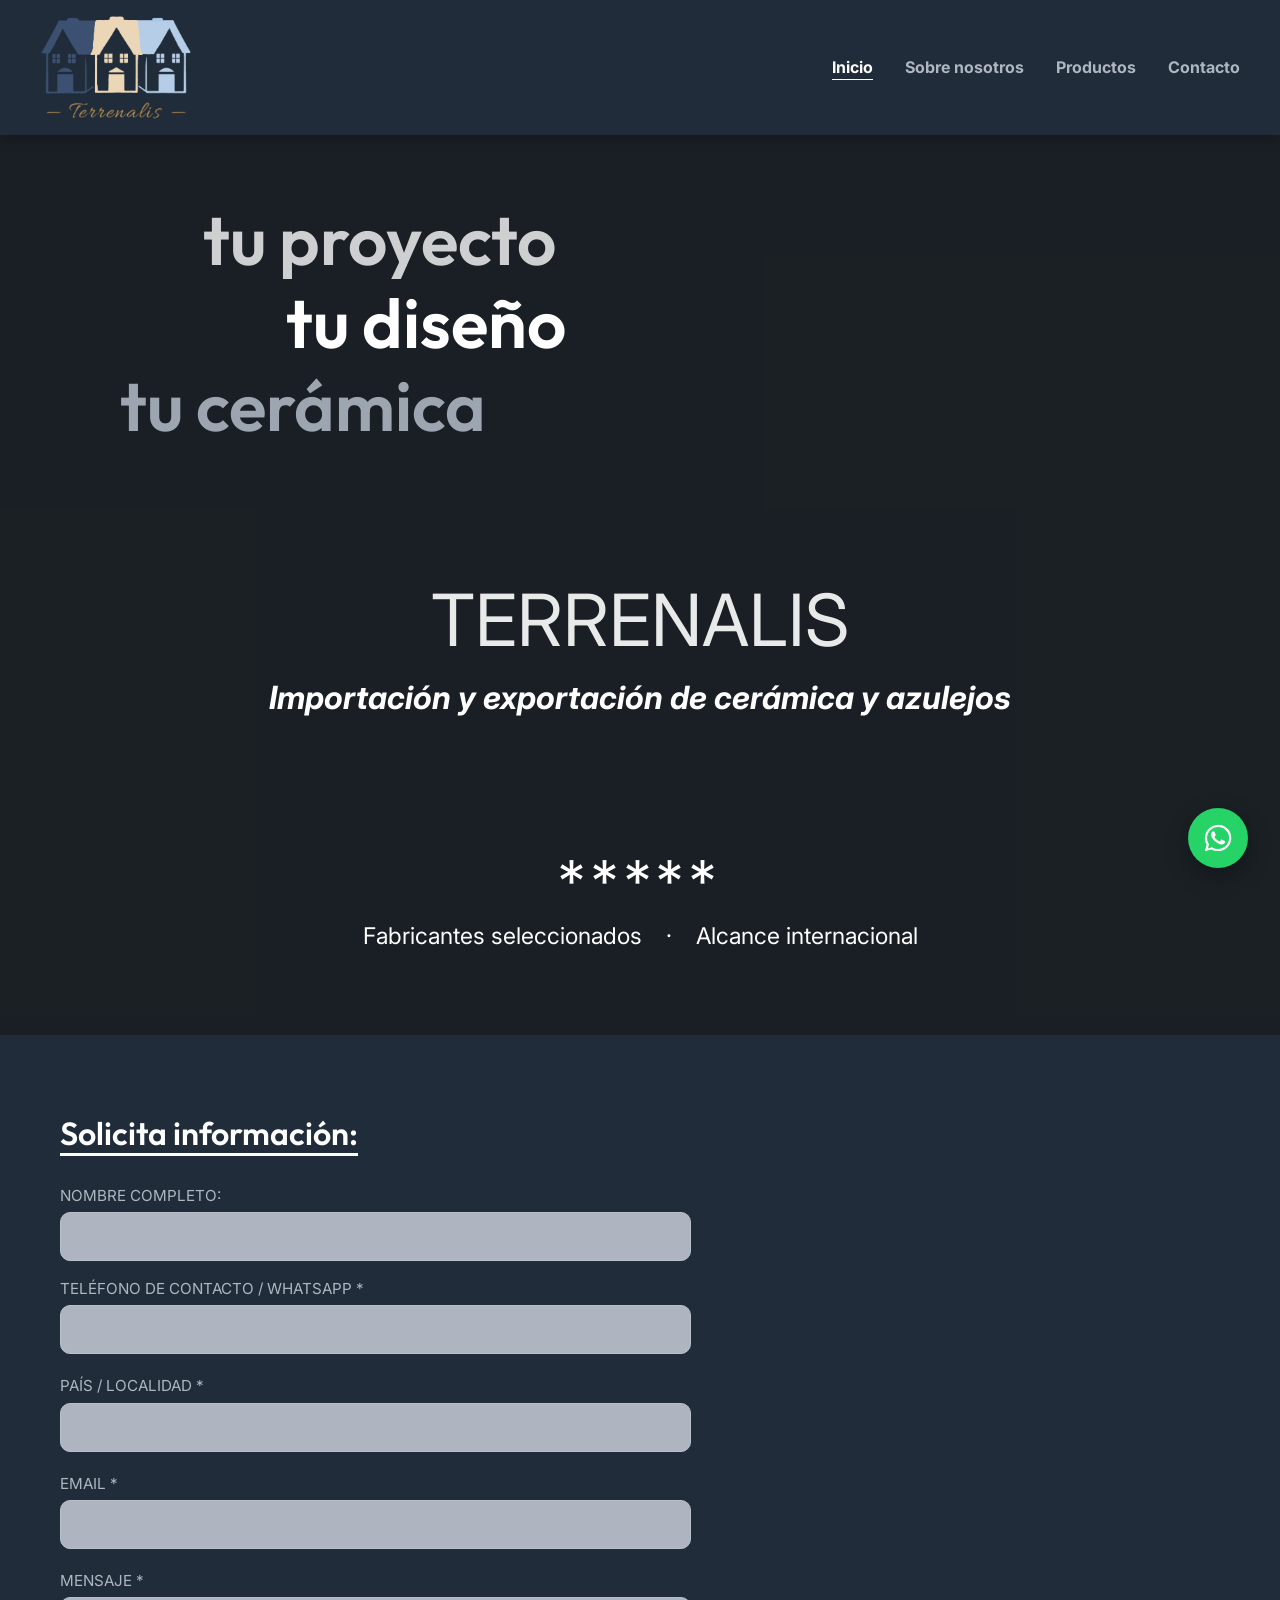
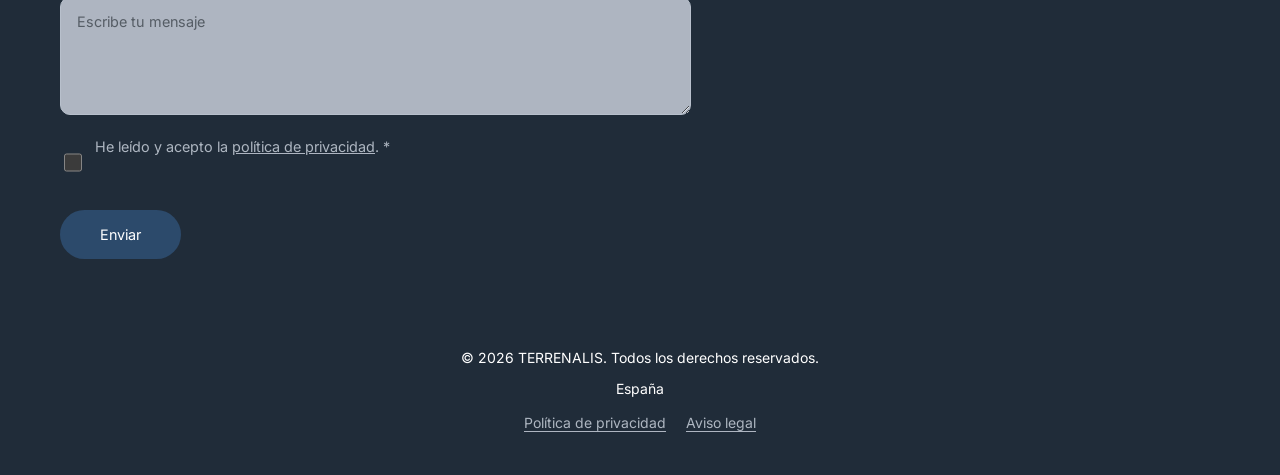
==== commit 936dfb6f: "Cambia la foto de portada por una con más presencia de azulejos Co-Authored-By: Claude Opus 5.5 <nor" ====
--- a/index.html
+++ b/index.html
@@ -34,7 +34,7 @@
   </header>
 
   <main>
-    <section class="hero photo-bg" style="background-image: url('https://images.unsplash.com/photo-1781795414968-8ece31826420?auto=format&fit=crop&w=1920&q=80');">
+    <section class="hero photo-bg" style="background-image: url('https://images.unsplash.com/photo-1708540084677-dc5838b37627?auto=format&fit=crop&w=1920&q=80');">
       <div class="container">
         <div class="hero-slogans" aria-hidden="true">
           <p class="s1">tu proyecto</p>
--- a/css/styles.css
+++ b/css/styles.css
@@ -80,6 +80,7 @@
   background: var(--overlay);
 }
 .photo-bg--dark::before { background: rgba(29, 30, 32, .68); }
+.hero.photo-bg::before { background: rgba(29, 30, 32, .58); }
 
 /* ==========================================================================
    Cabecera
@@ -104,8 +105,6 @@
   display: flex;
   align-items: center;
   height: 76px;
-  padding: 4px 10px;
-  background: var(--white);
 }
 .brand img { height: 100%; width: auto; }
 @media (min-width: 920px) { .brand { height: 105px; } }
